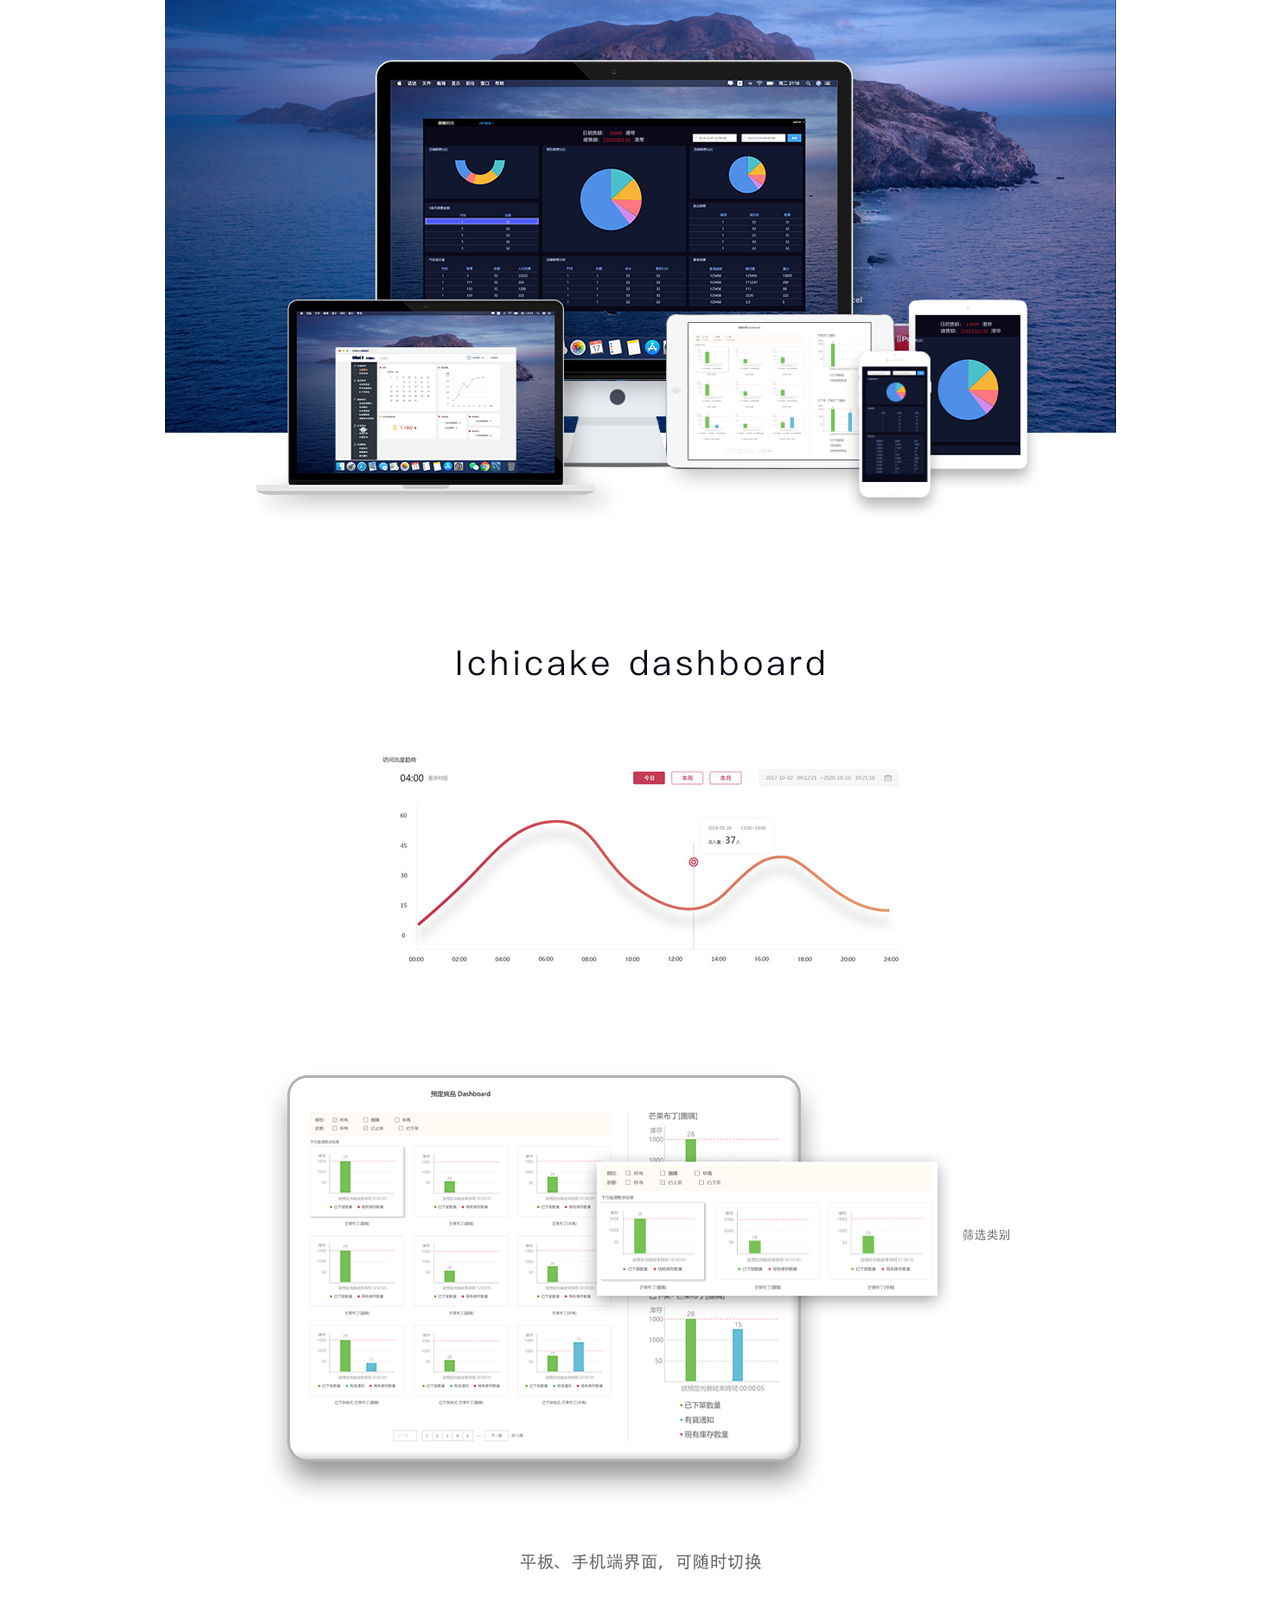
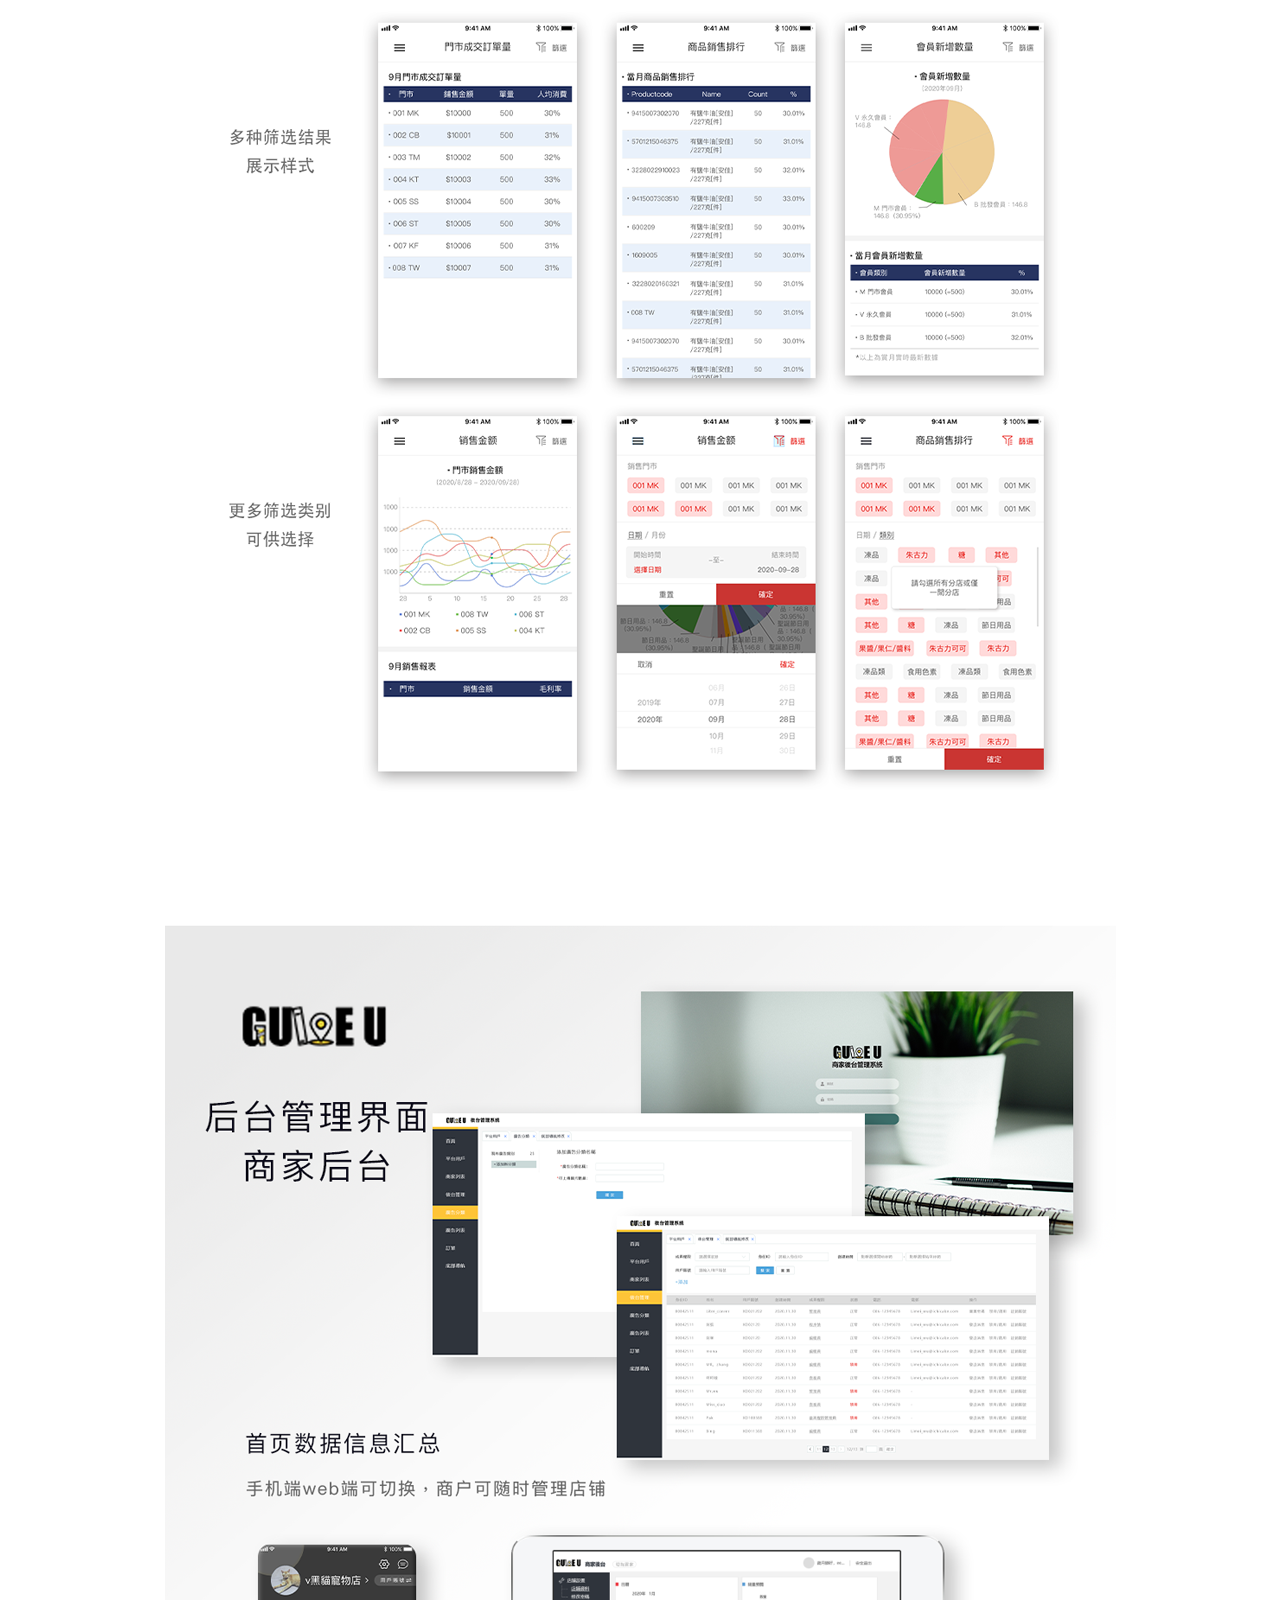
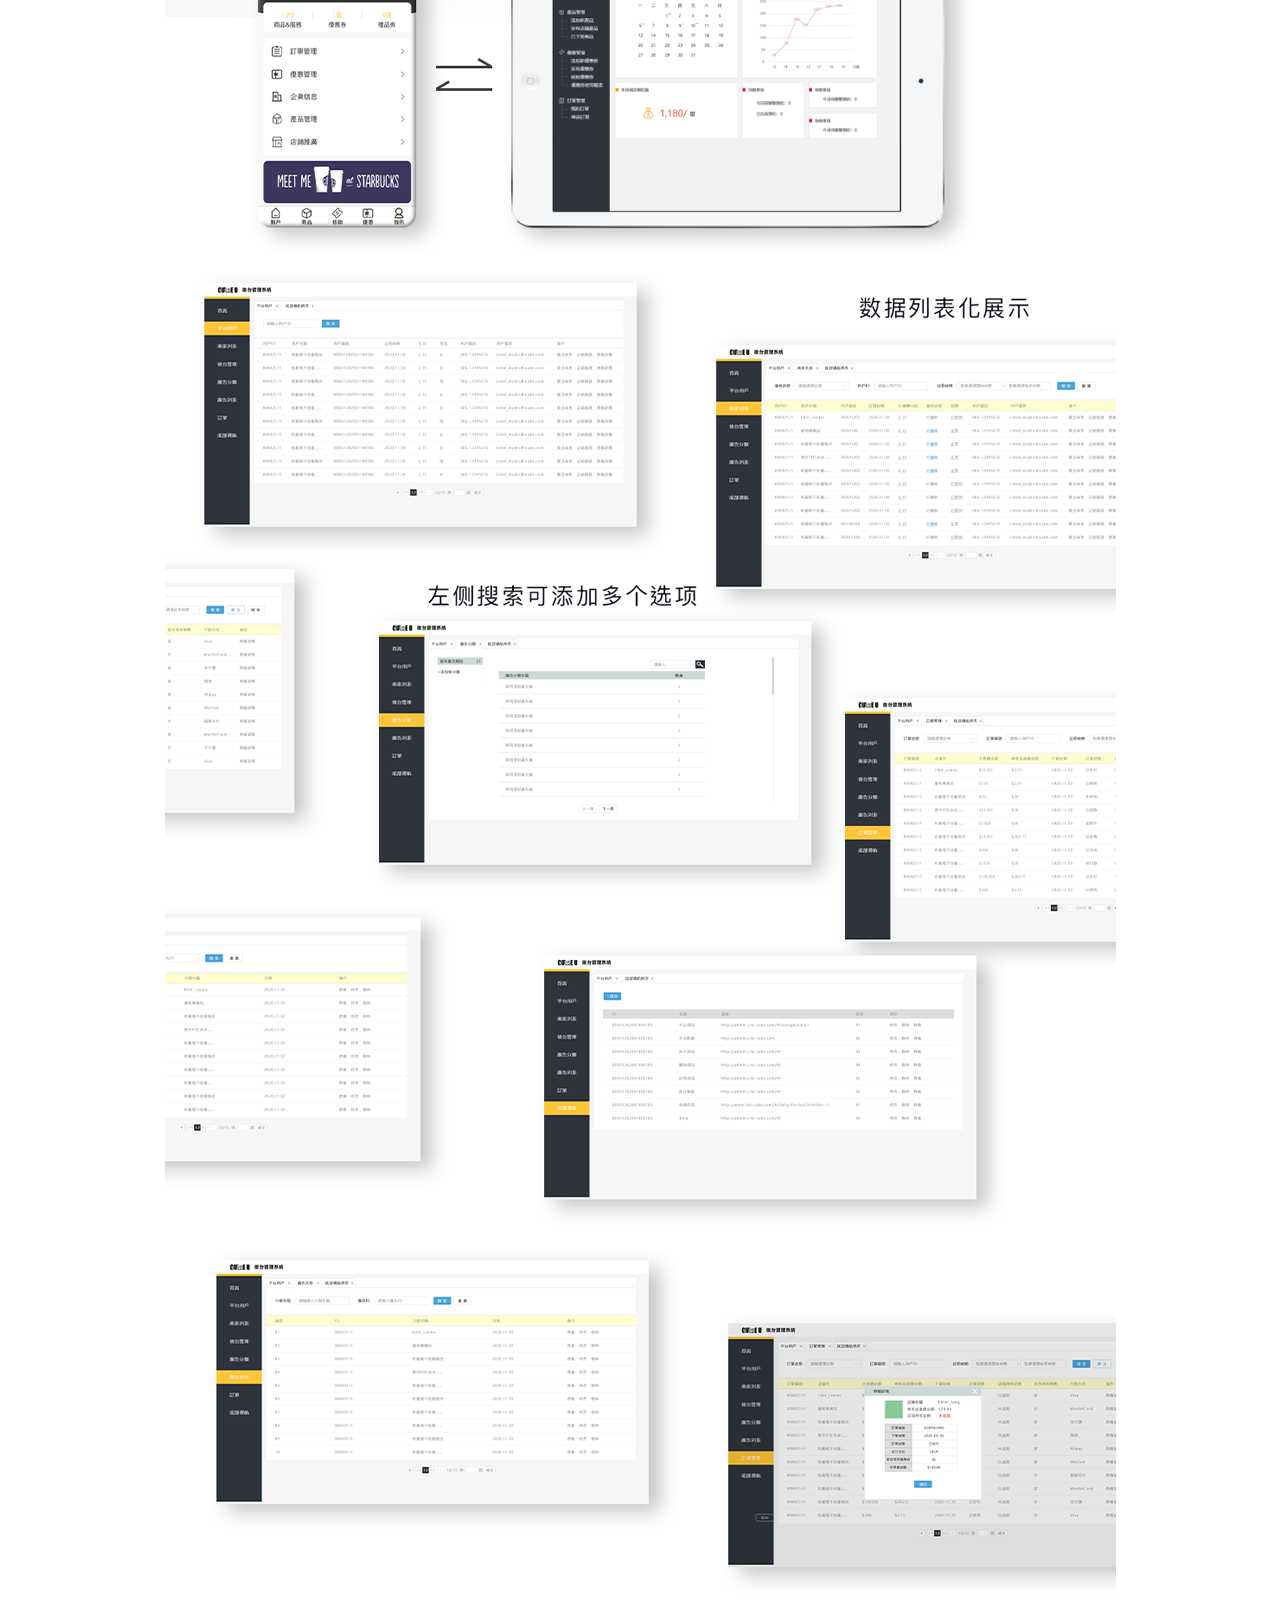
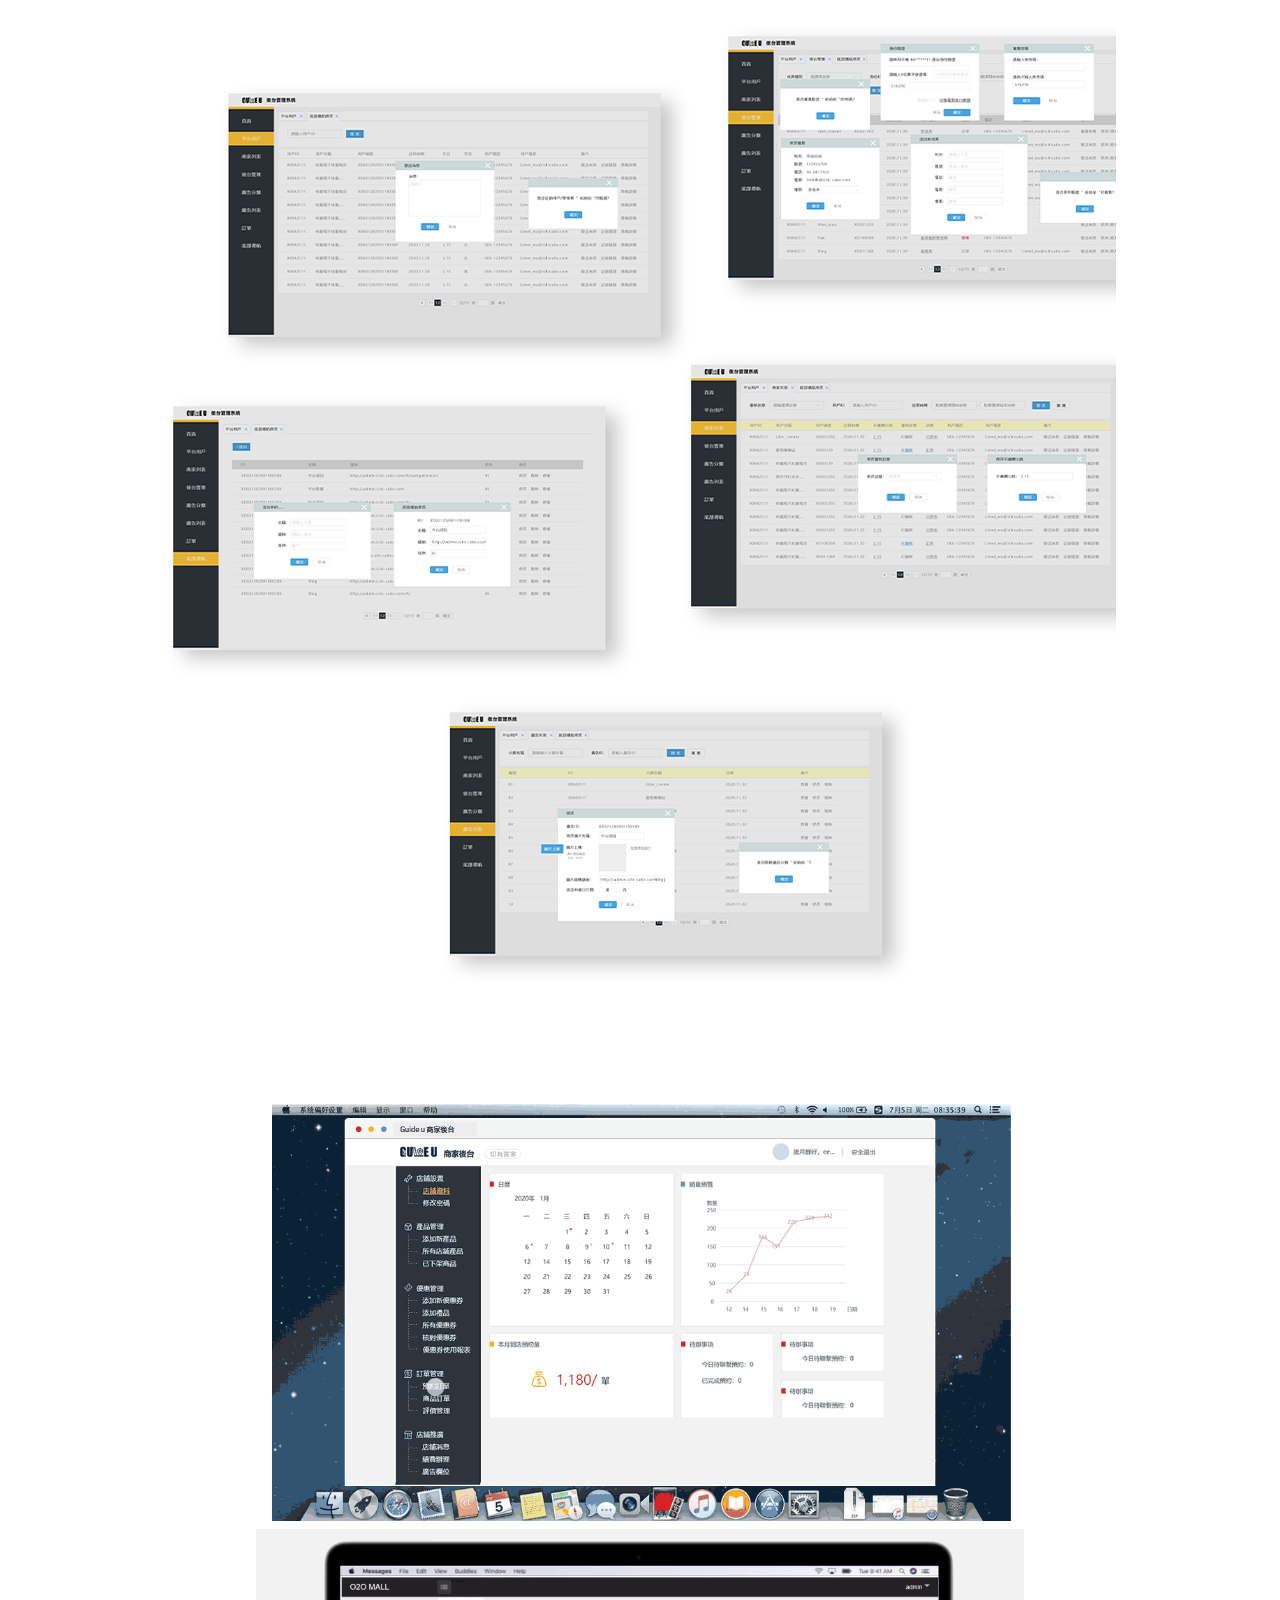
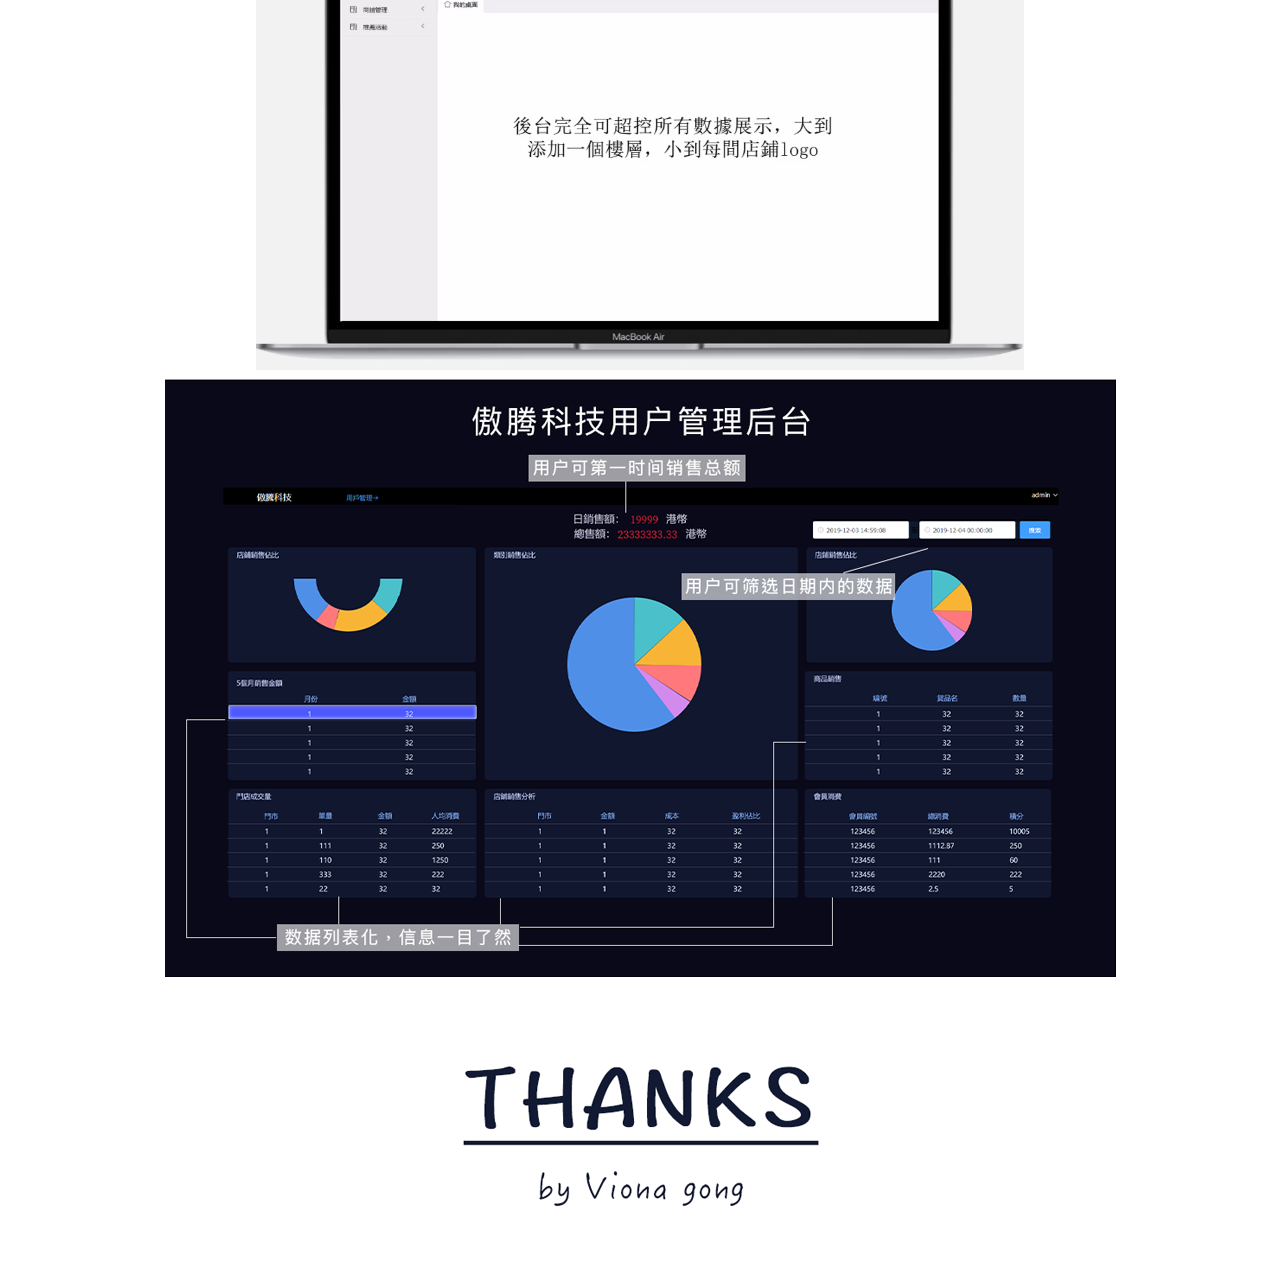
==== index.html @ 4eff5f01 "Update index.html" ====
<!DOCTYPE html>
<html lang="en">

<head>
  <meta charset="utf-8">
  <meta http-equiv=X-UA-Compatible content="IE=edge">
  <meta name=viewport content="width=device-width,initial-scale=1">
  <link rel="stylesheet" href="css/style.css">
  <title>后台数据</title>
 
  
  </head>

<body>
    
    <div class="img">
        <img src="img/01_01.png">
    </div>
    <div class="img">
        <img id="Ichicake" src="img/01_02.png">
    </div>
    <div class="img">
        <img src="img/01_03.png">
    </div>
    <div class="img">
        <img id="Guide u" src="img/01_04.png">
    </div>
    <div class="img">
        <img src="img/01_05.png">
    </div>
    <div class="img">
        <img src="img/01_06.png">
    </div>
    <div class="img">
        <img src="img/5_guide_U推廣平台01.gif" width="60%">
    </div>
    <div class="img">
        <video src="video/6_O2O商城導航系統02.mp4" autoplay="autoplay" loop="loop" muted="muted" width="60%">
        </video>
    </div>  
    <div class="img">
        <img id="O2O mall" src="img/01_08.png">
      </div>
    <div class="img">
        <img src="img/01_09.png">
    </div>
      
 </body>
</html>
---- css/style.css ----
/* reset */
*{
    padding: 0;
    margin: 0;
    box-sizing: border-box;
  }

/* main styling */
html body{
    font-family: 'Segoe UI', sans-serif, Microsoft-YaHei;
    line-height: 1.7em;
  }

a{
    color: #333;
    text-decoration: none;
  }
h1,h2,h3{
    padding-bottom: 0 20px;
    text-decoration: none;
  }
p{
    margin:10px 0;
    max-width: 1100px;
    padding-bottom: 0 20px;
  }

/* utility classes */
.container{
    margin: 0;
    max-width: 1100px;
    padding: 0 20px;
  }

/* navbar */
  #navbar{
    box-shadow: 0 2px 7px 0 hsla(0,0%,44.7%,.59);
    background: #fff;
    overflow: auto;
  }
#navbar a{
    color: #333;
    text-decoration: none;
  }
#navbar h2{
    float: left;
    padding-top: 20px;
    text-decoration: none;
  }
#navbar ul{
    float: right;
    list-style: none;
  }
#navbar ul li{
    float: left;
  }
#navbar ul li a{
    display: block;
    padding: 20px;
    text-align: center;
    text-decoration: none;
  }

.img{
    text-align:center;
    margin: 0 auto;
    max-width: 100%;
    min-width: 320px; 
    width: auto;
    height: auto;
  }
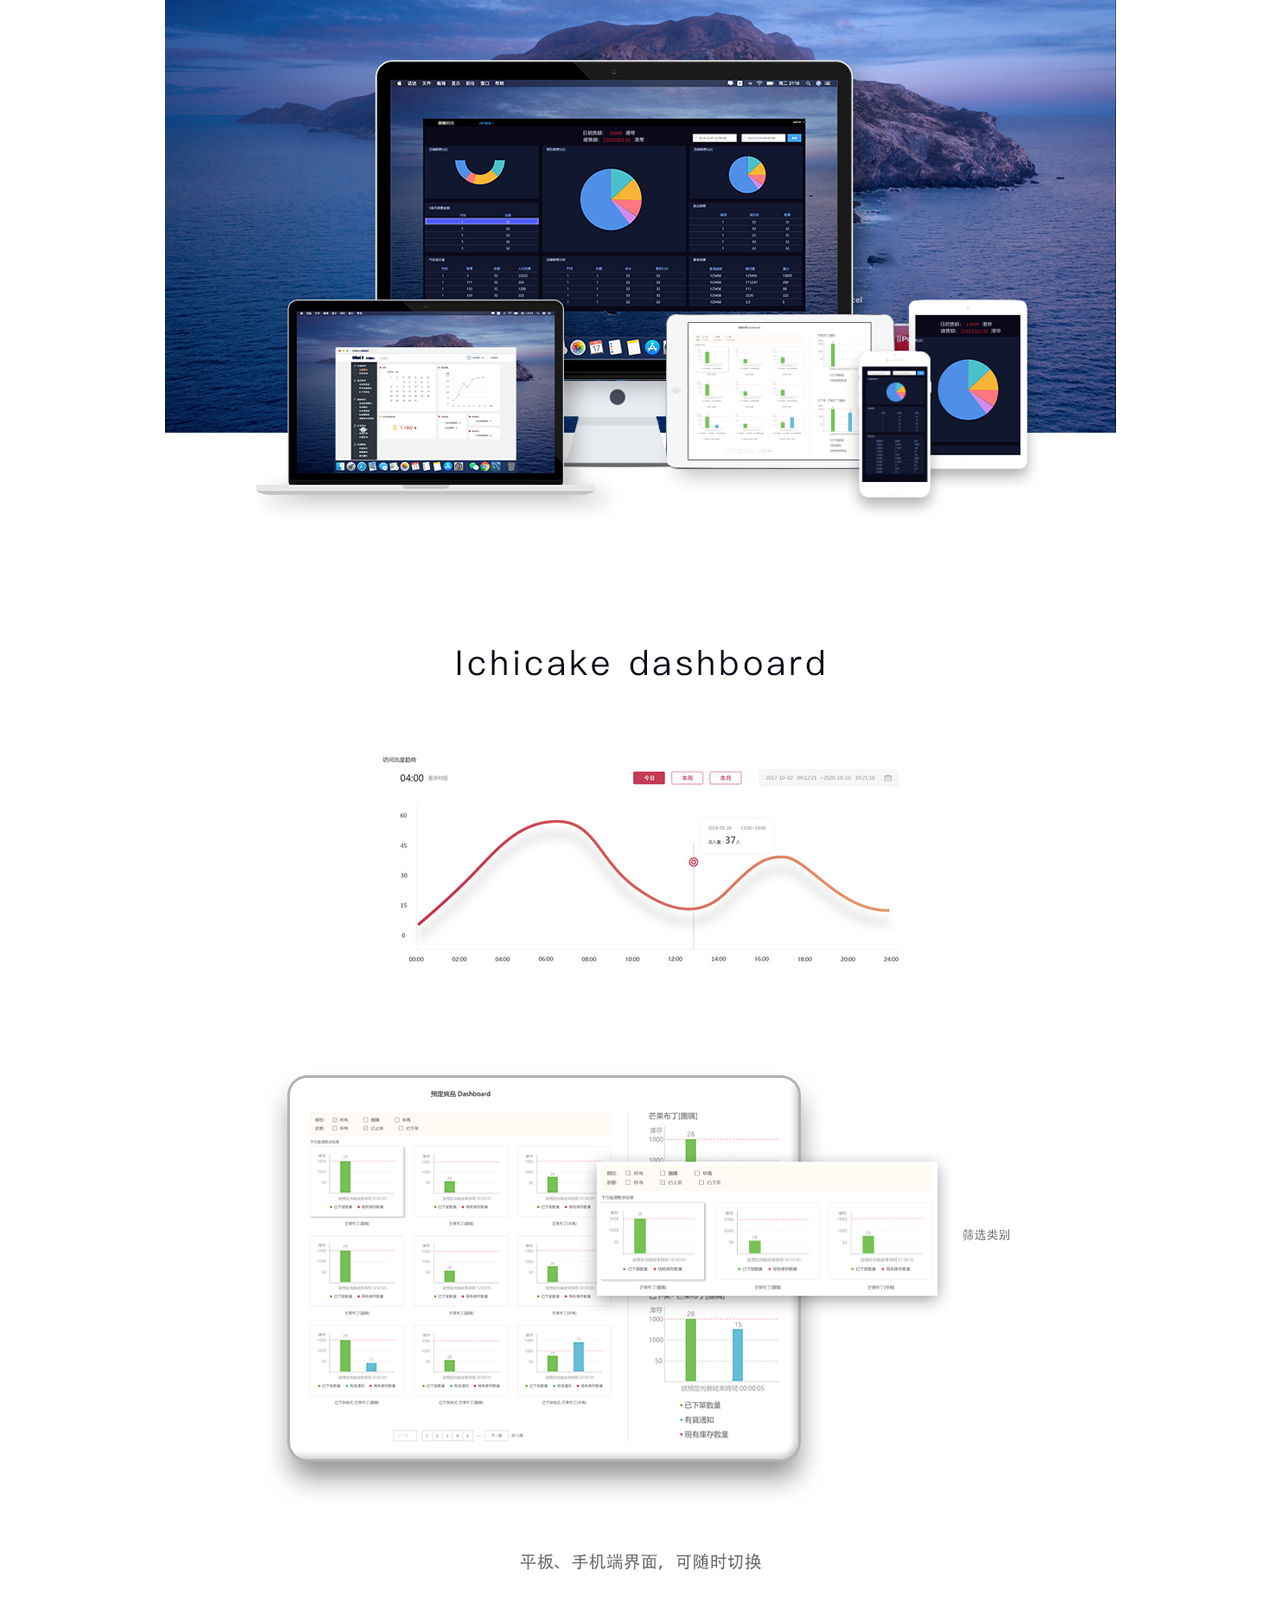
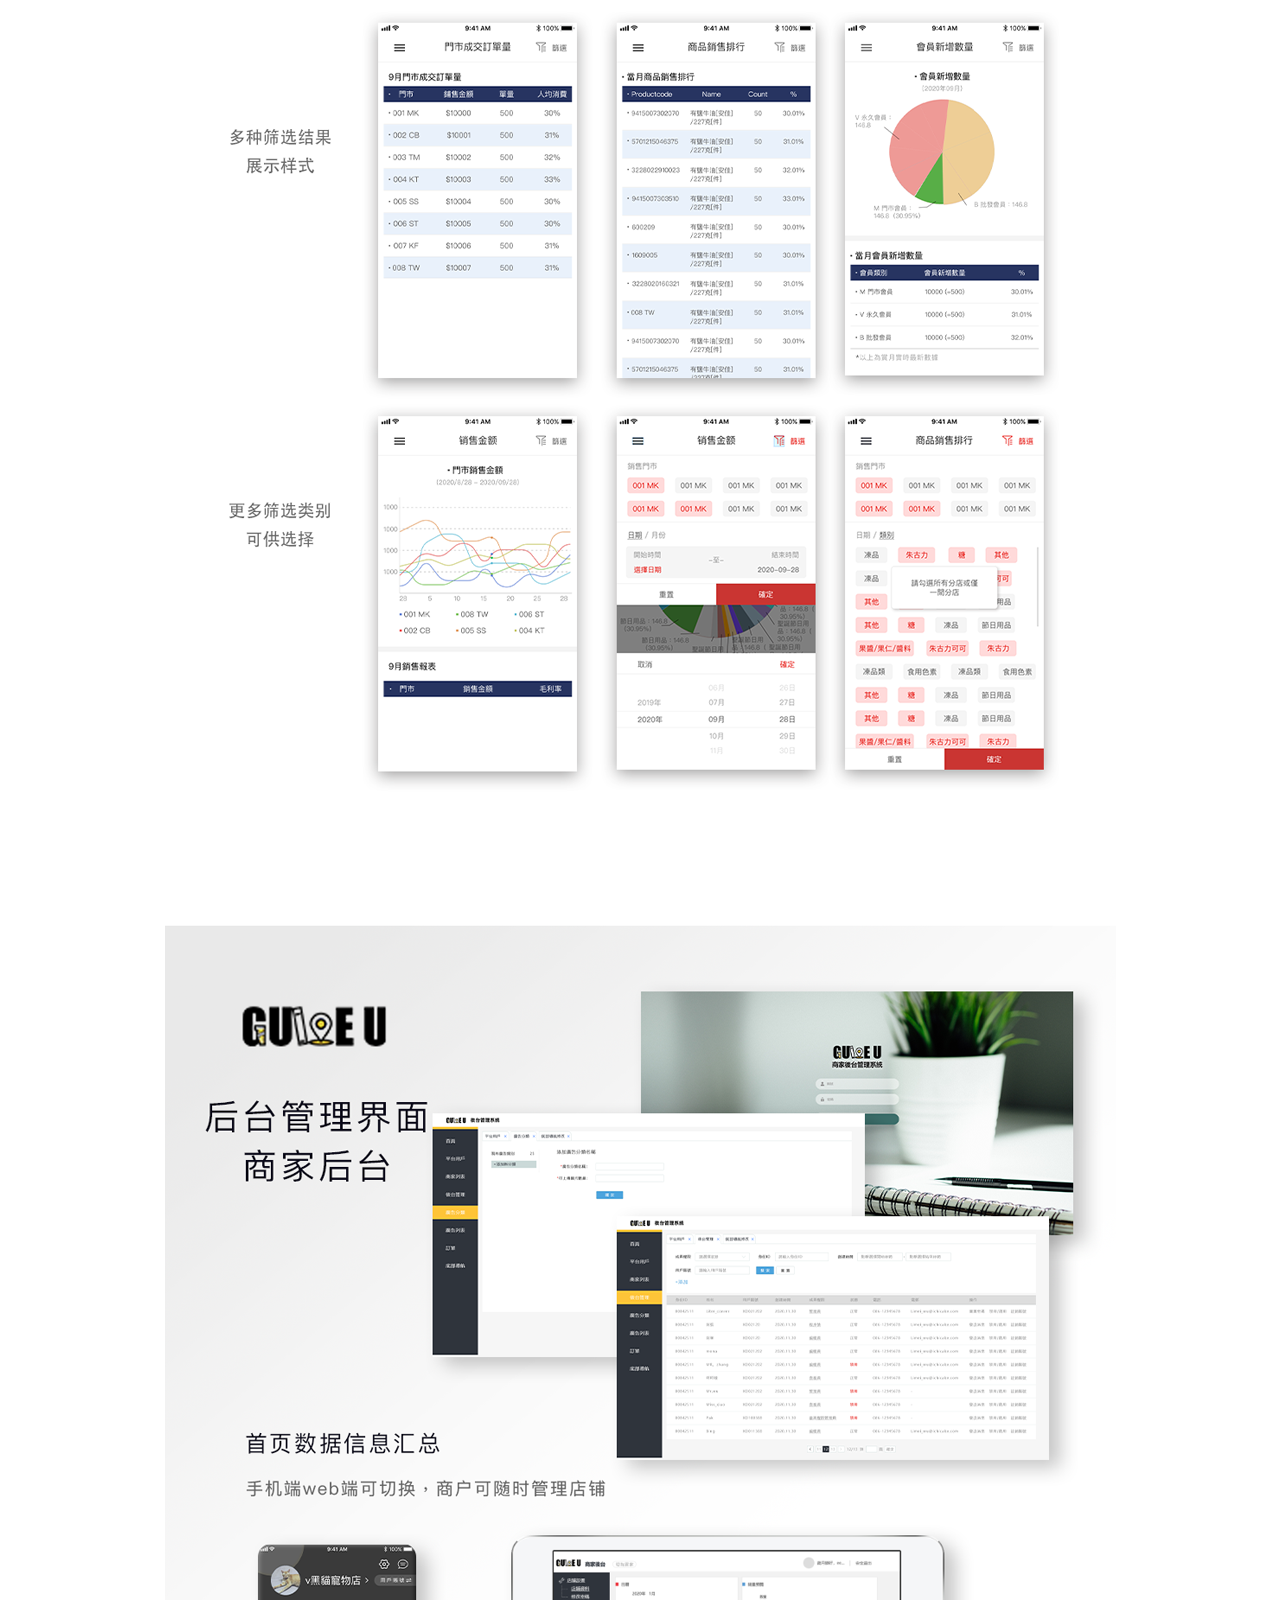
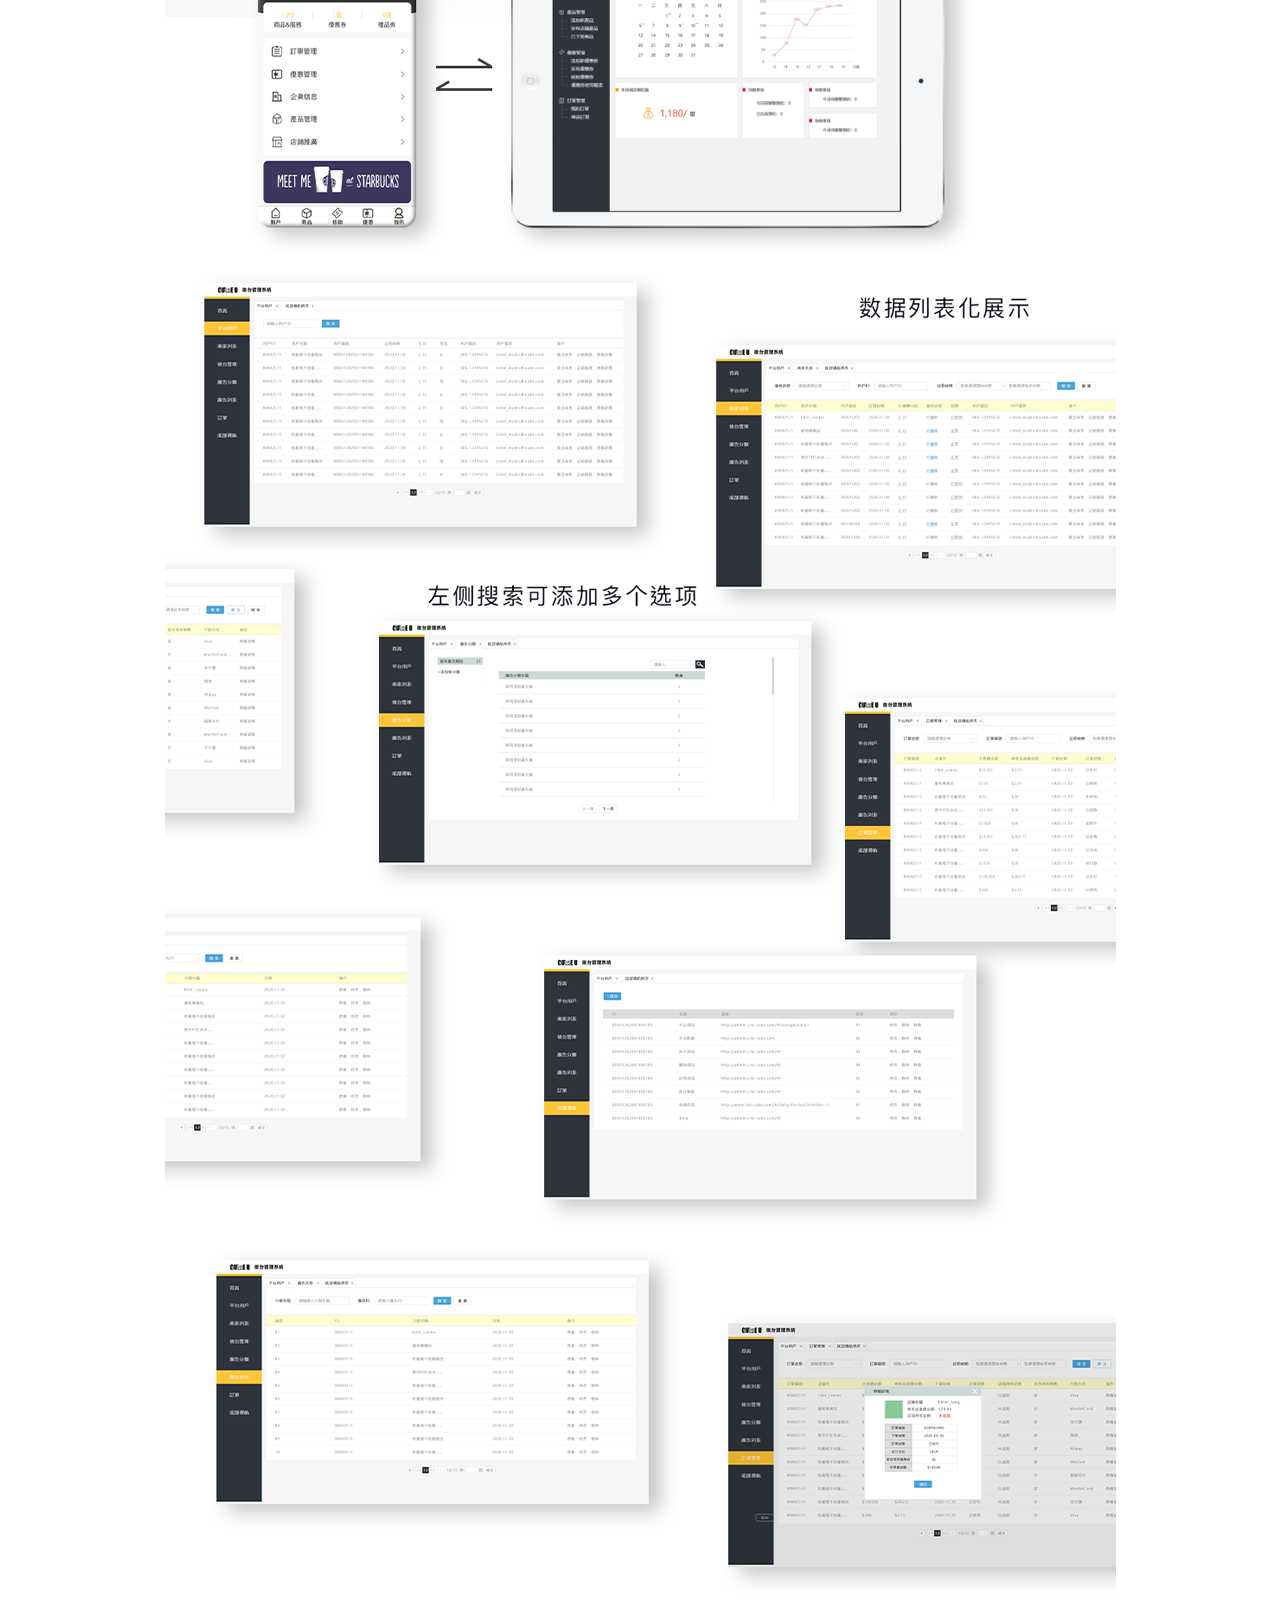
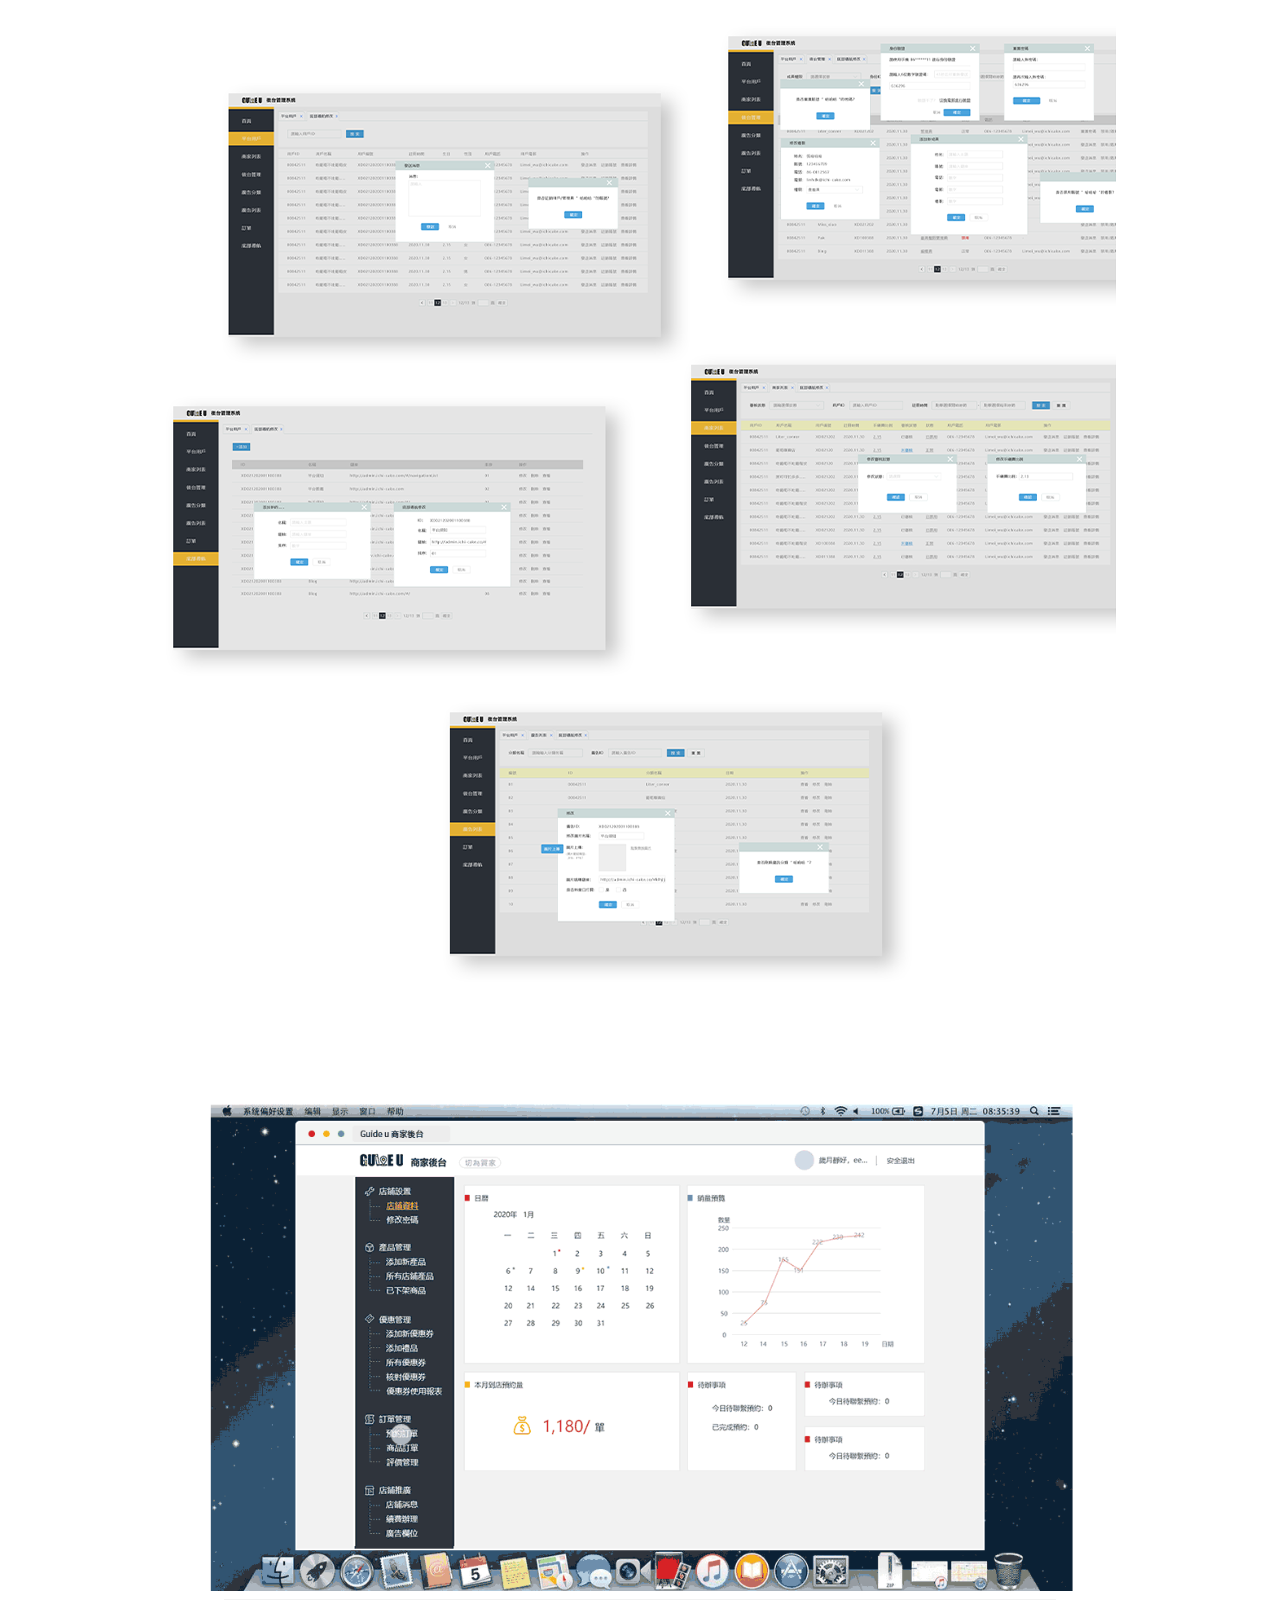
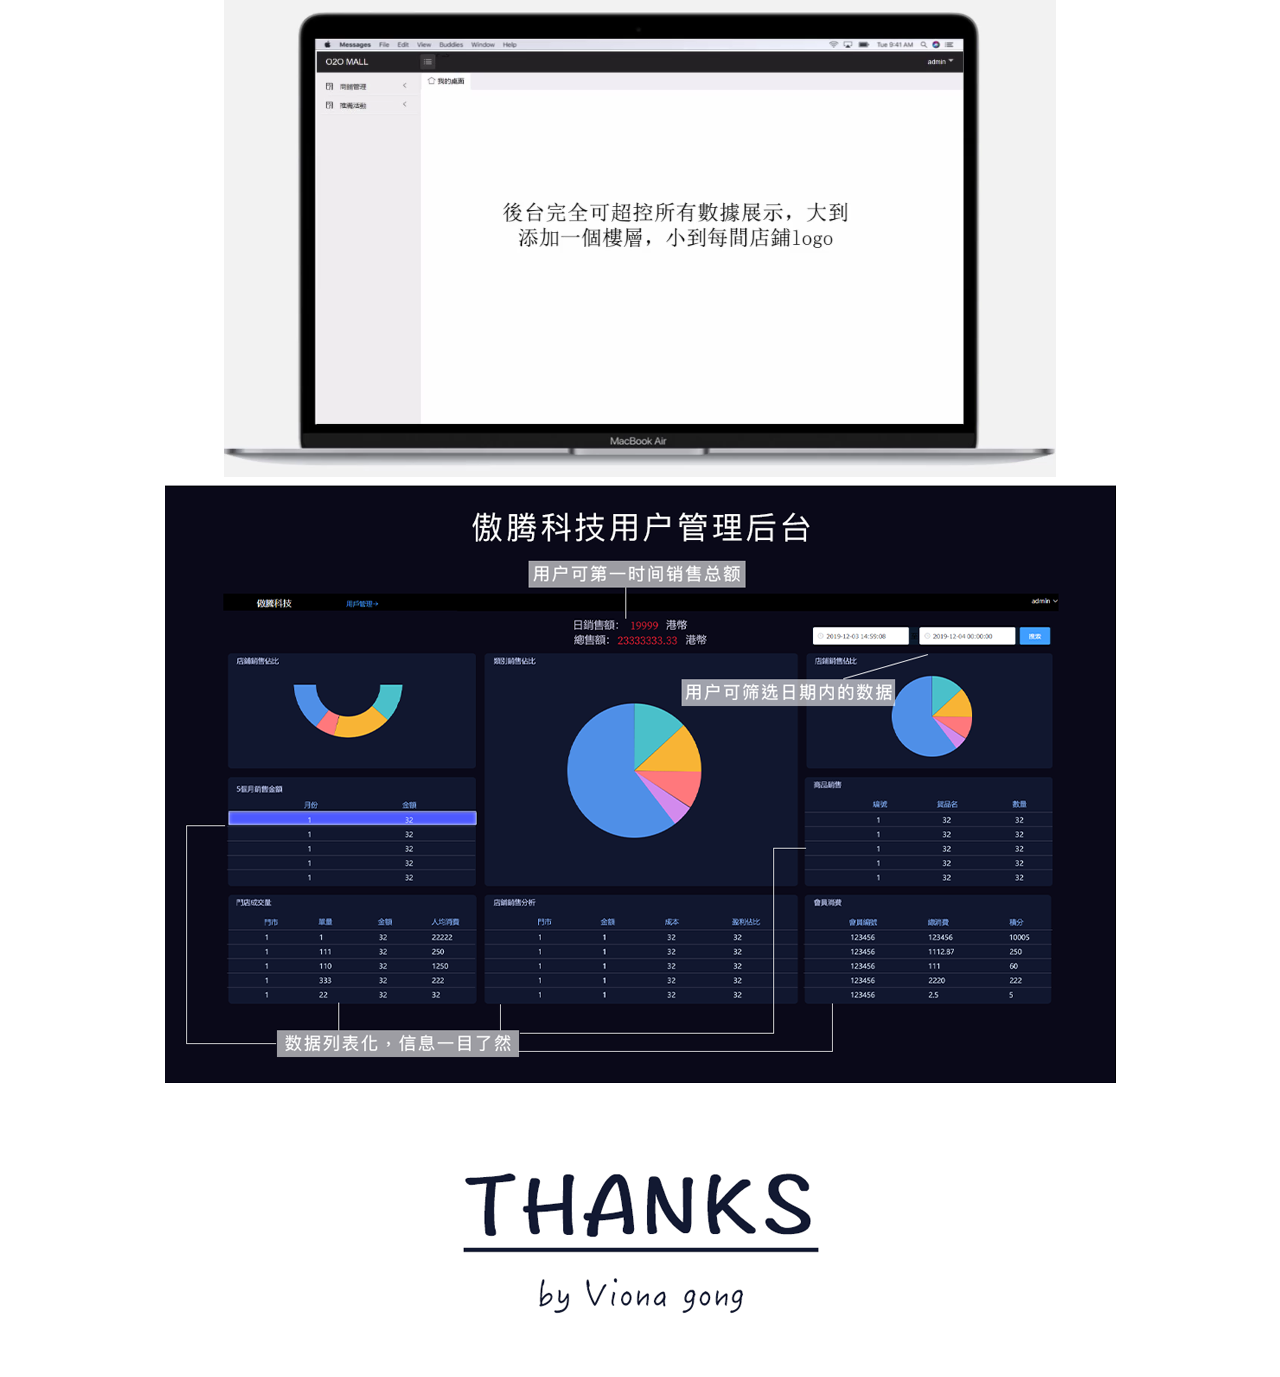
==== commit 36874e24: "Update index.html" ====
--- a/index.html
+++ b/index.html
@@ -32,10 +32,10 @@
         <img src="img/01_06.png">
     </div>
     <div class="img">
-        <img src="img/5_guide_U推廣平台01.gif" width="60%">
+        <img src="img/5_guide_U推廣平台01.gif" width="70%">
     </div>
     <div class="img">
-        <video src="video/6_O2O商城導航系統02.mp4" autoplay="autoplay" loop="loop" muted="muted" width="60%">
+        <video src="video/6_O2O商城導航系統02.mp4" autoplay="autoplay" loop="loop" muted="muted" width="65%">
         </video>
     </div>  
     <div class="img">
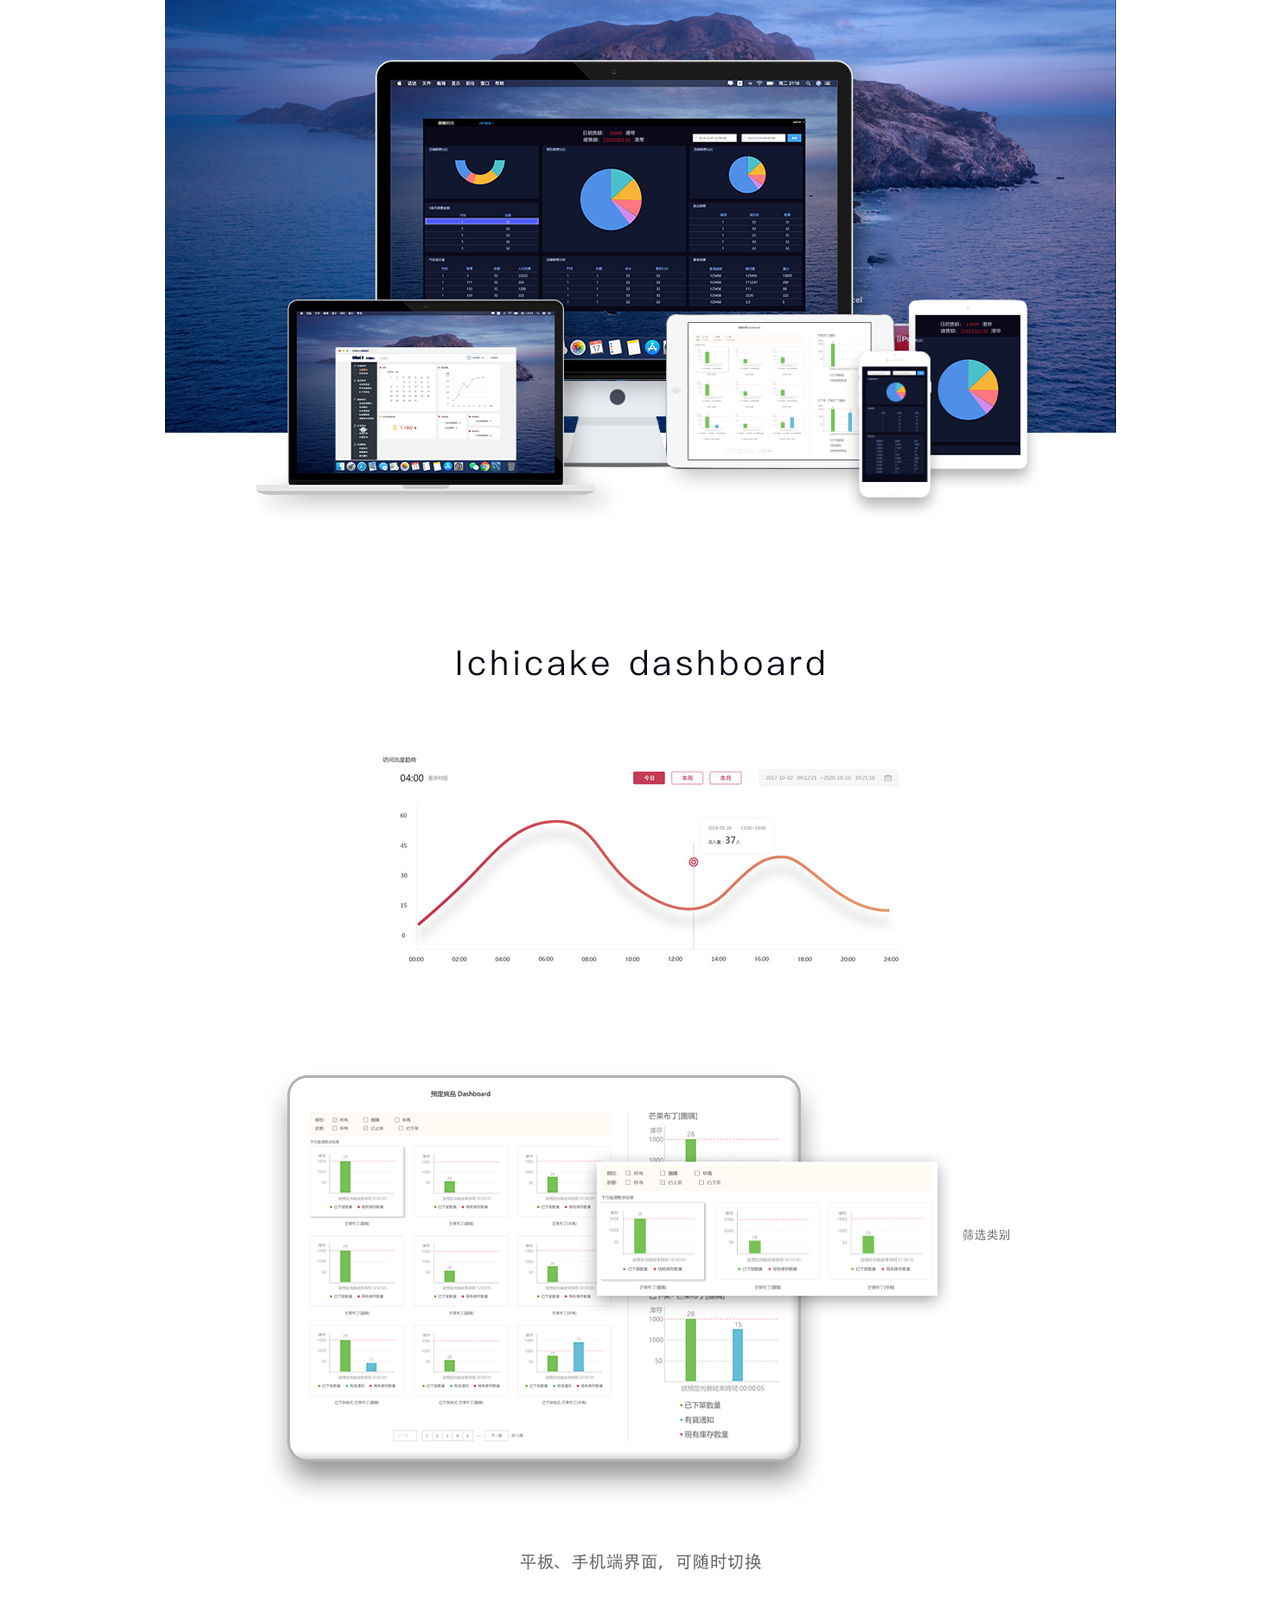
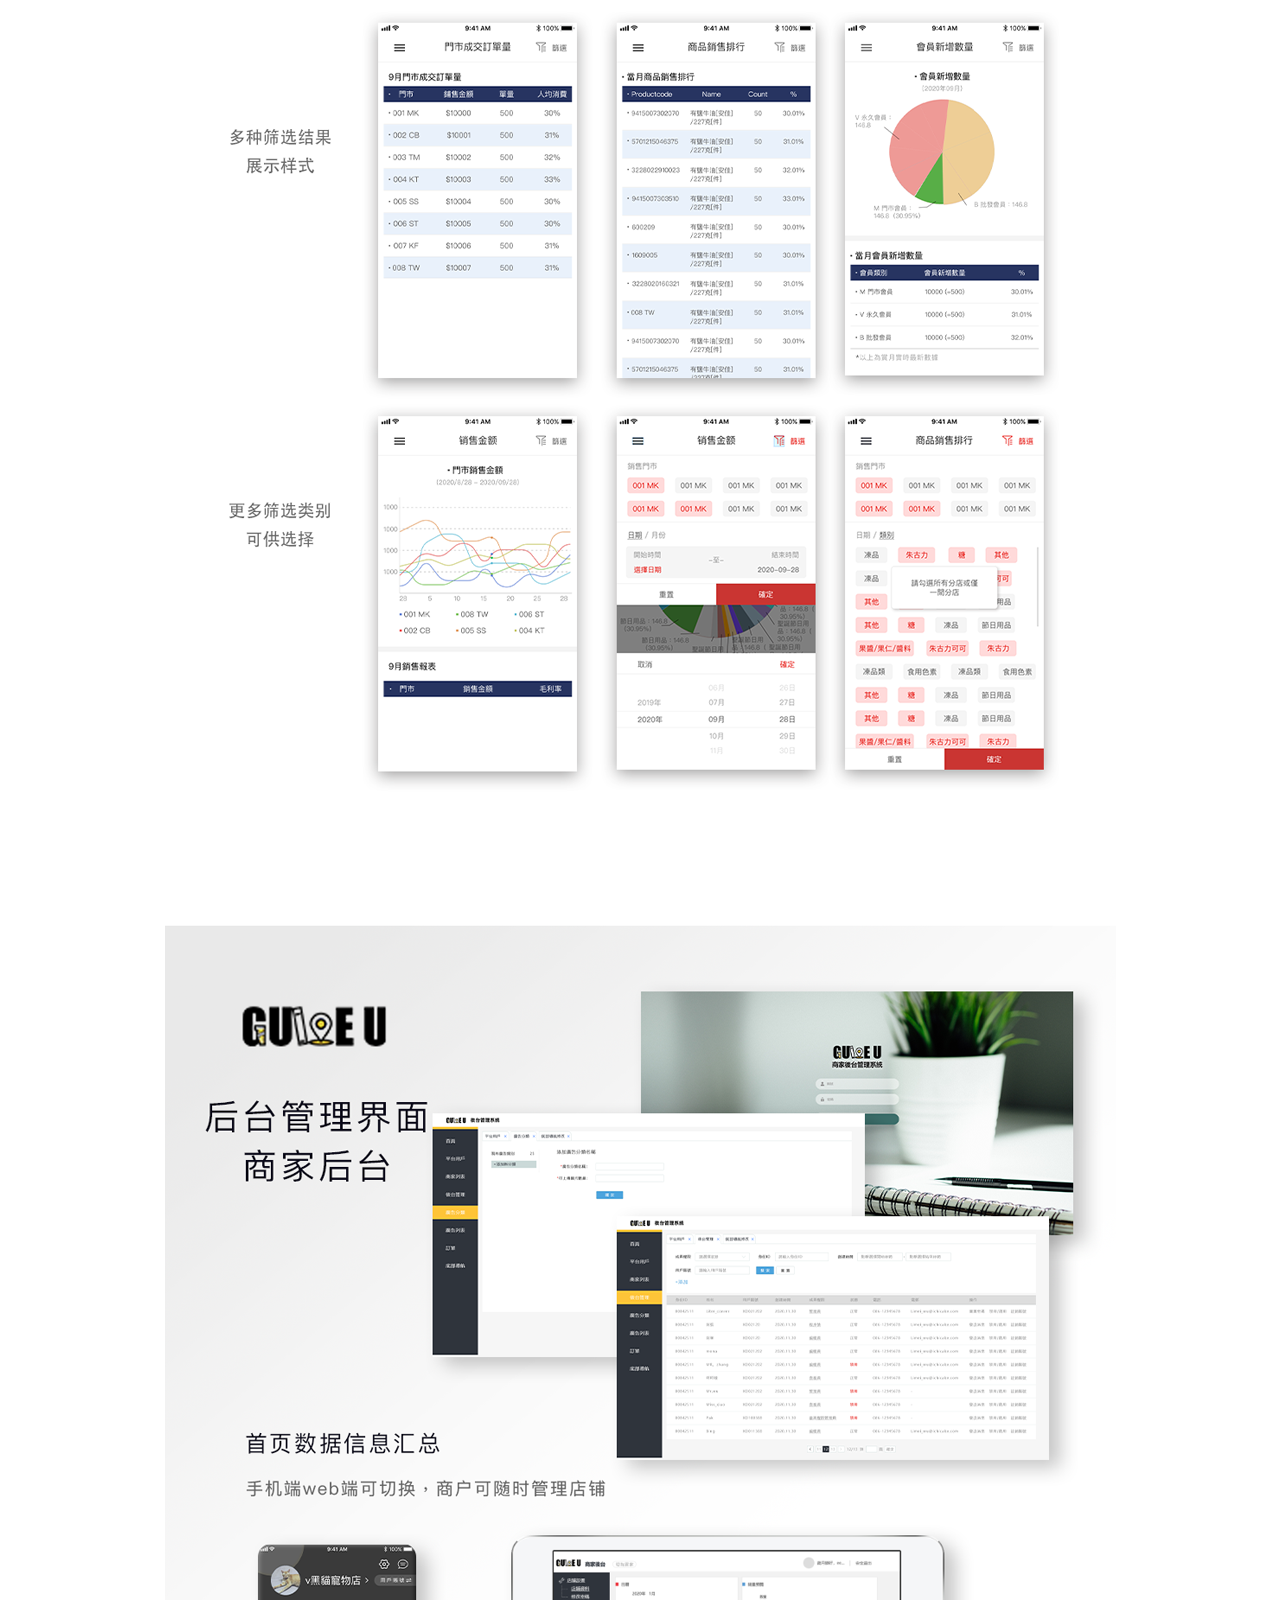
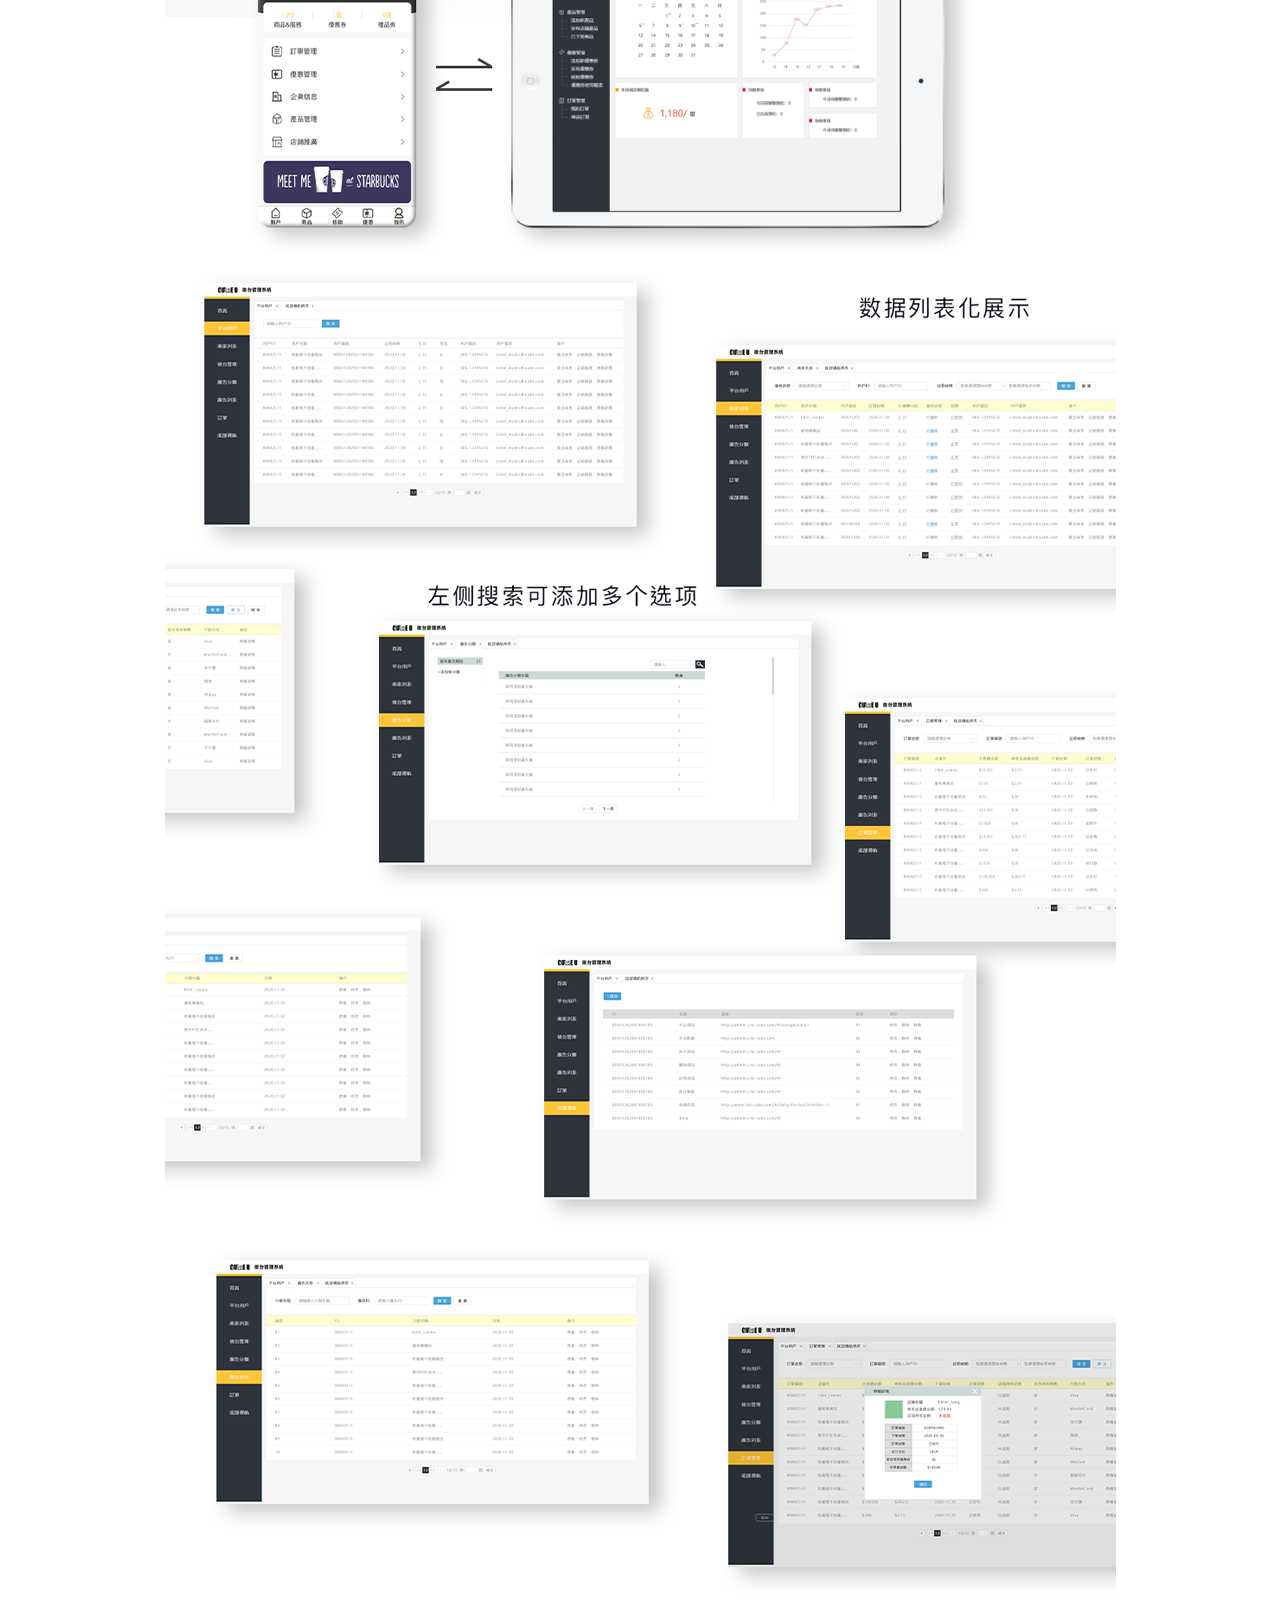
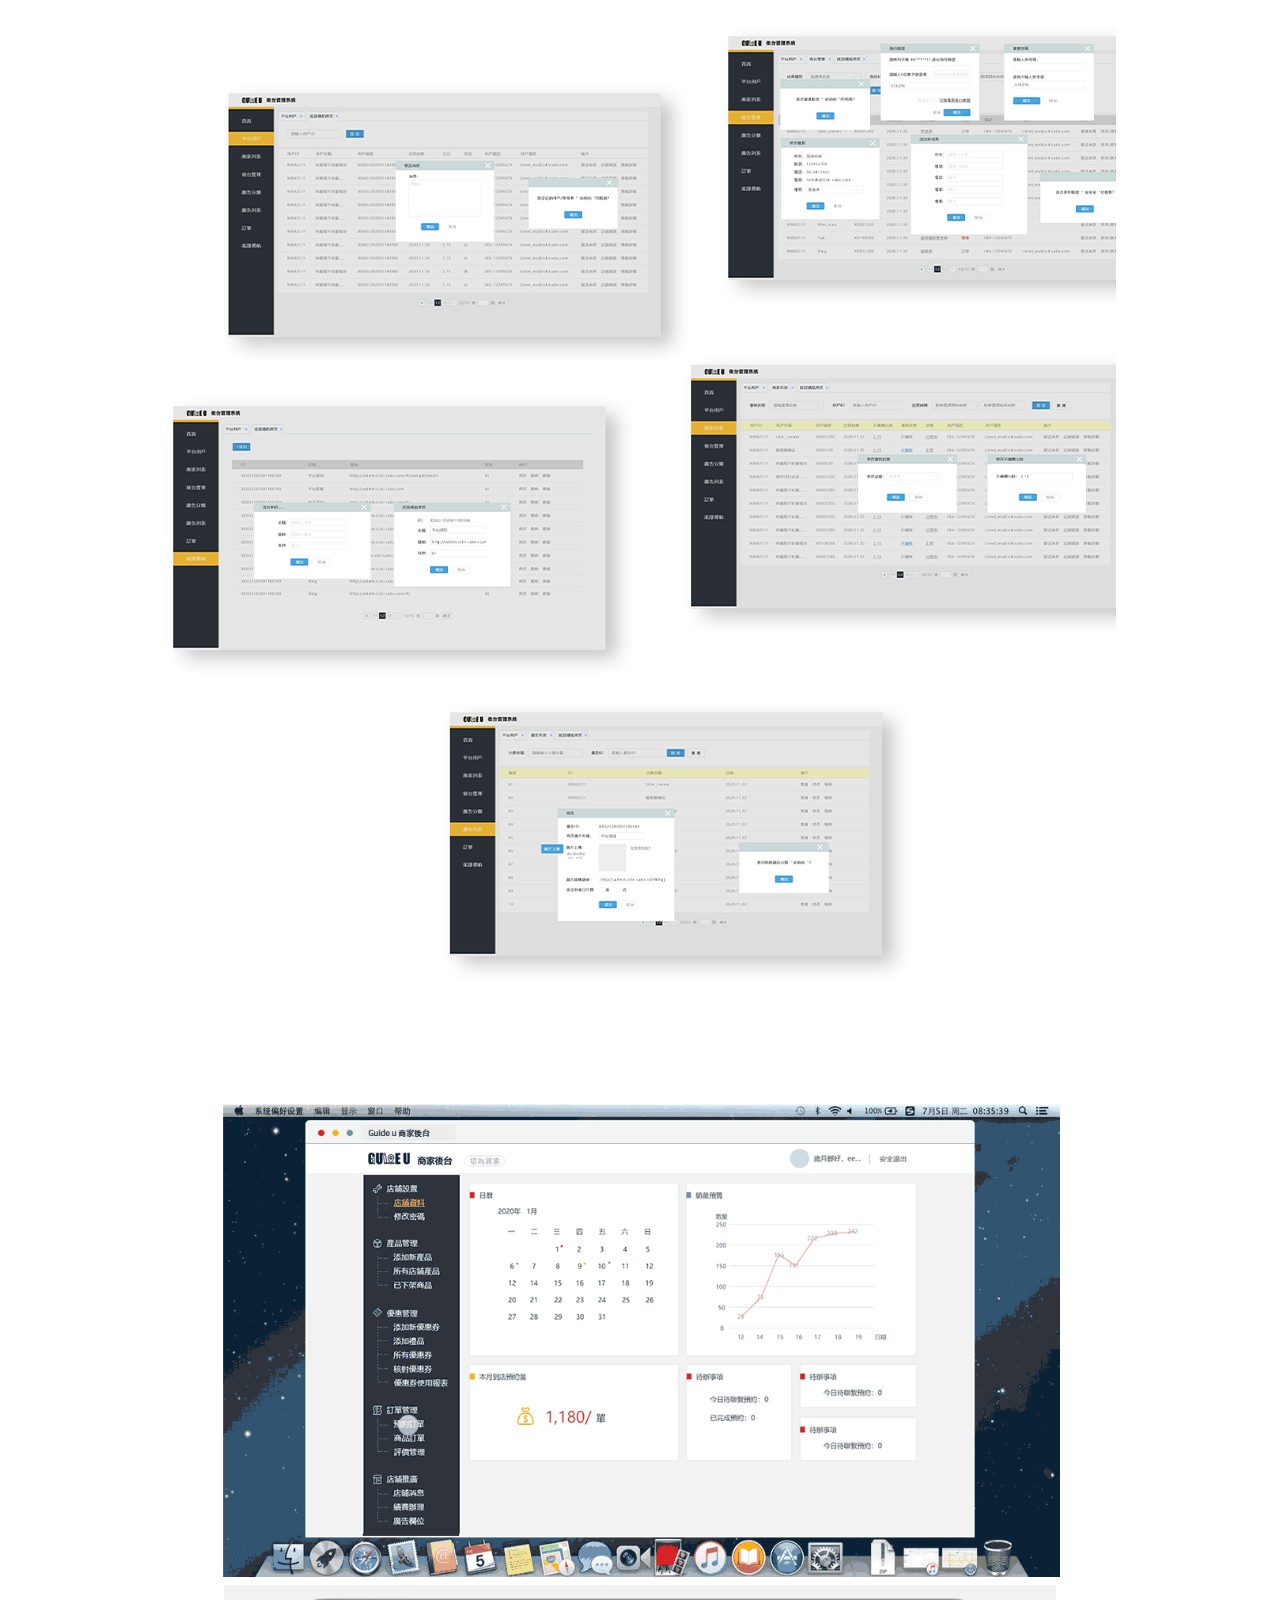
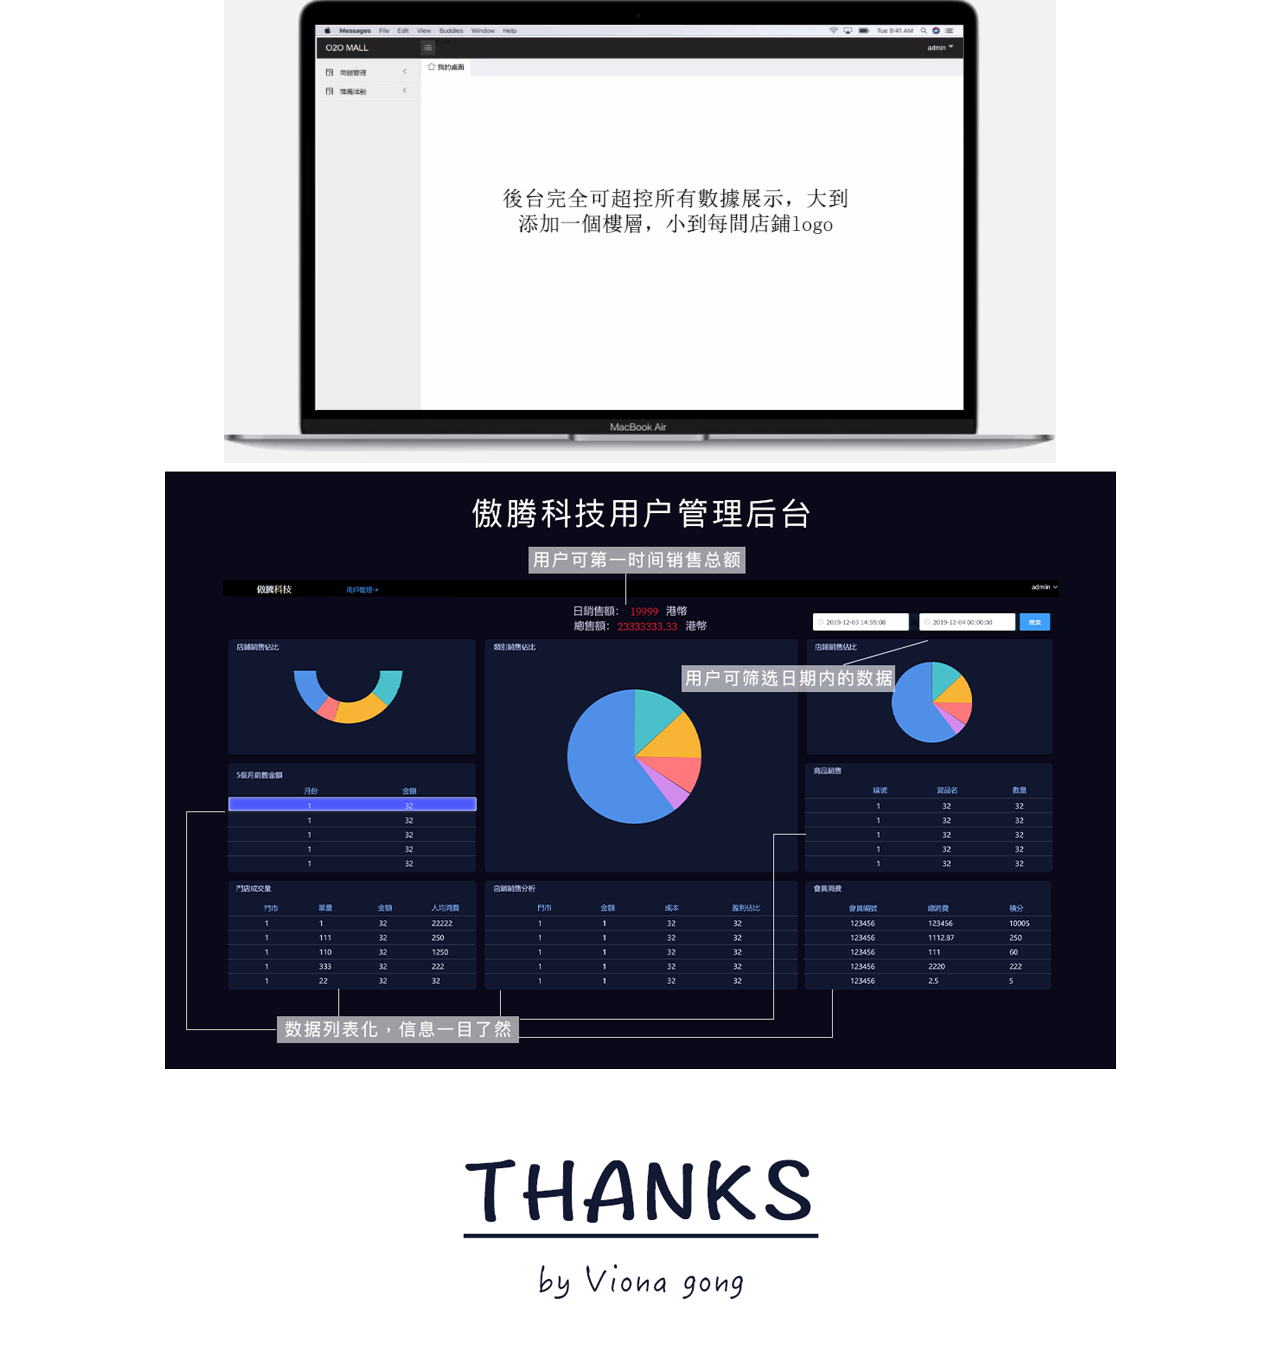
==== commit 4f8b6f17: "Update index.html" ====
--- a/index.html
+++ b/index.html
@@ -32,7 +32,7 @@
         <img src="img/01_06.png">
     </div>
     <div class="img">
-        <img src="img/5_guide_U推廣平台01.gif" width="70%">
+        <img src="img/5_guide_U推廣平台01.gif" width="68%">
     </div>
     <div class="img">
         <video src="video/6_O2O商城導航系統02.mp4" autoplay="autoplay" loop="loop" muted="muted" width="65%">
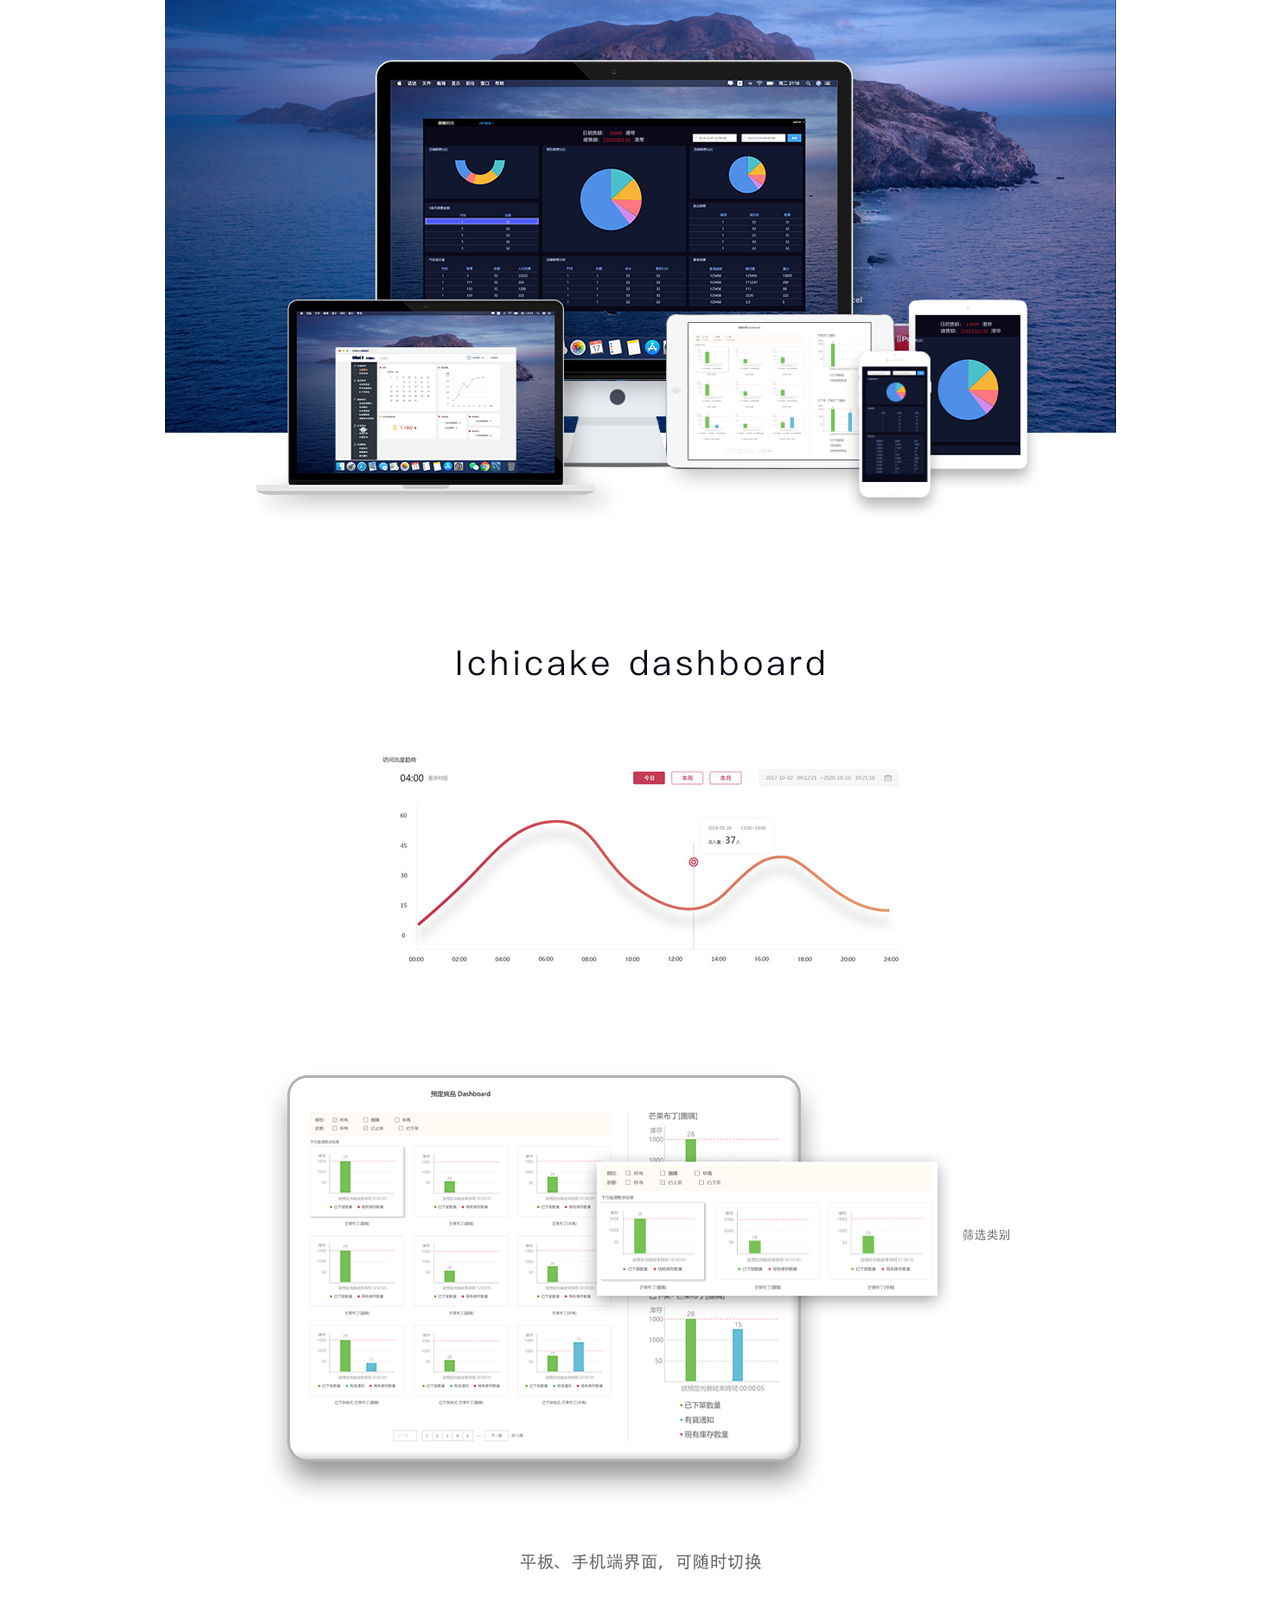
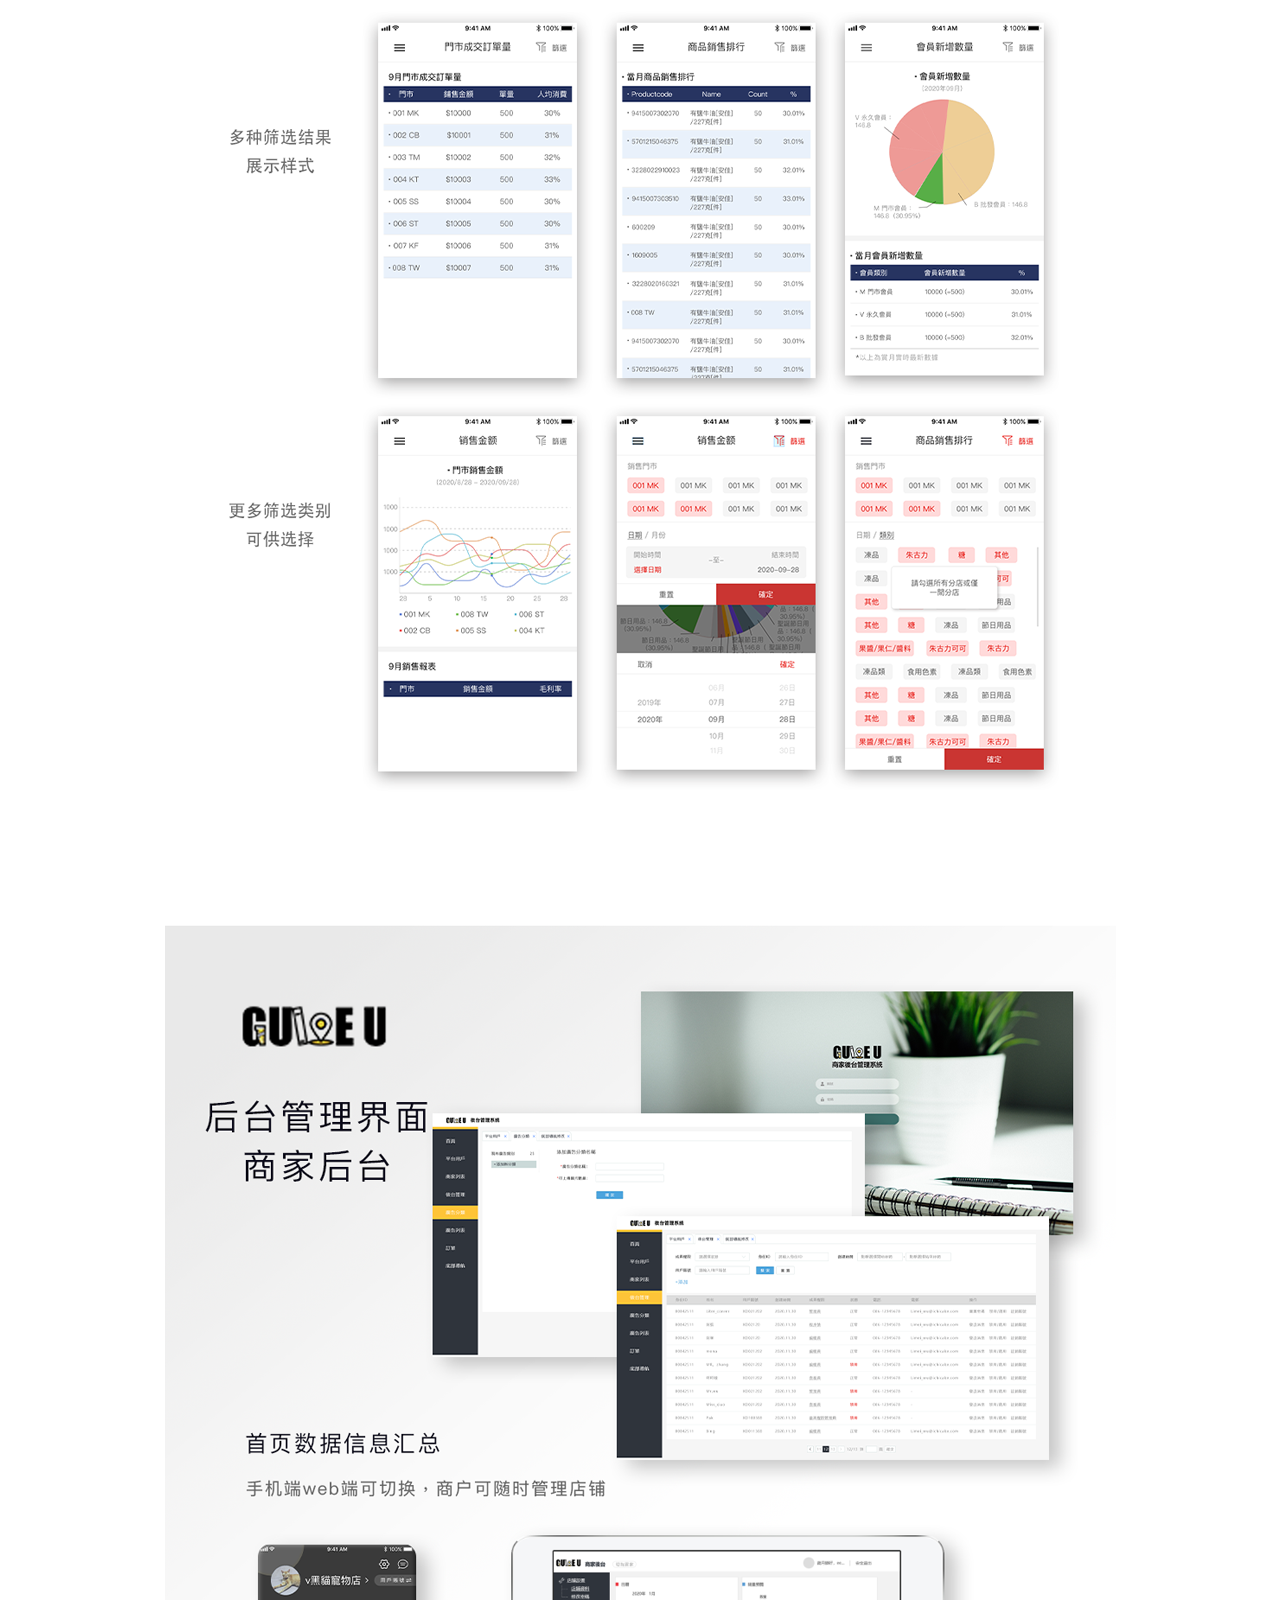
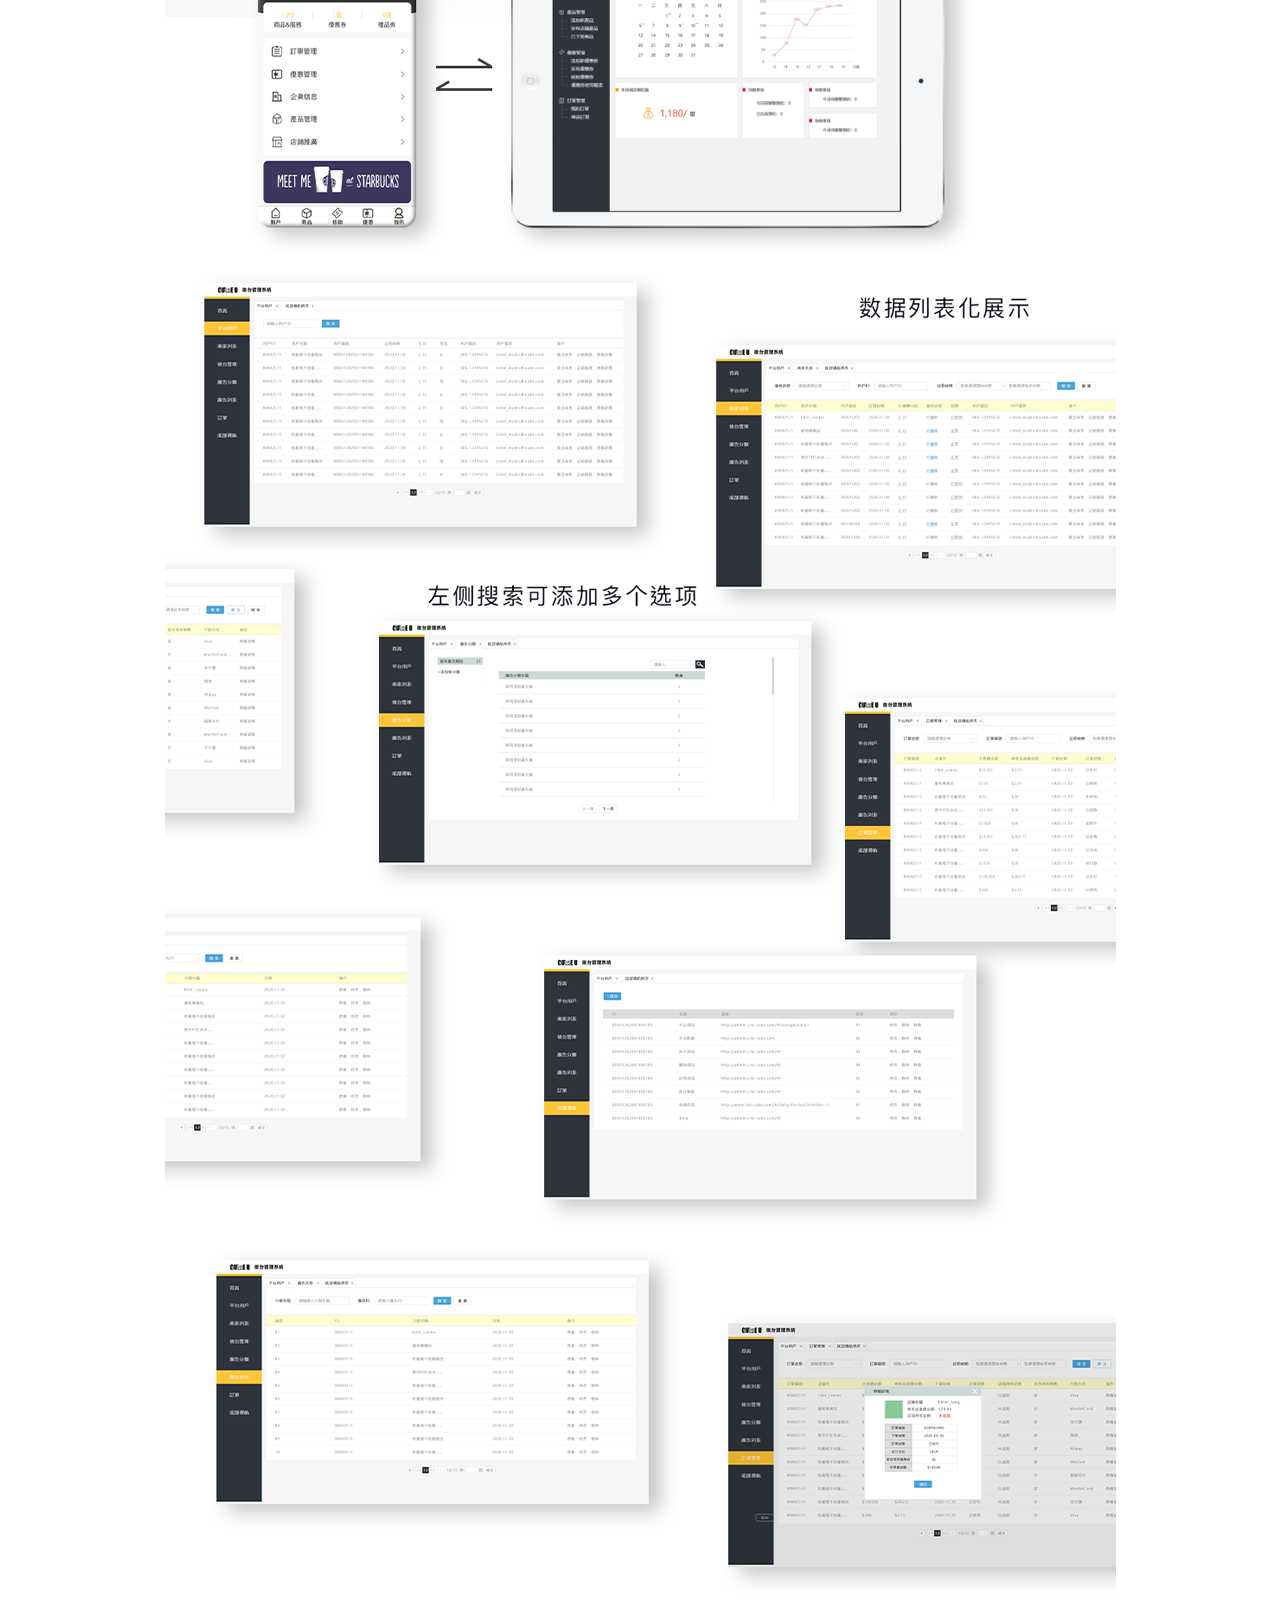
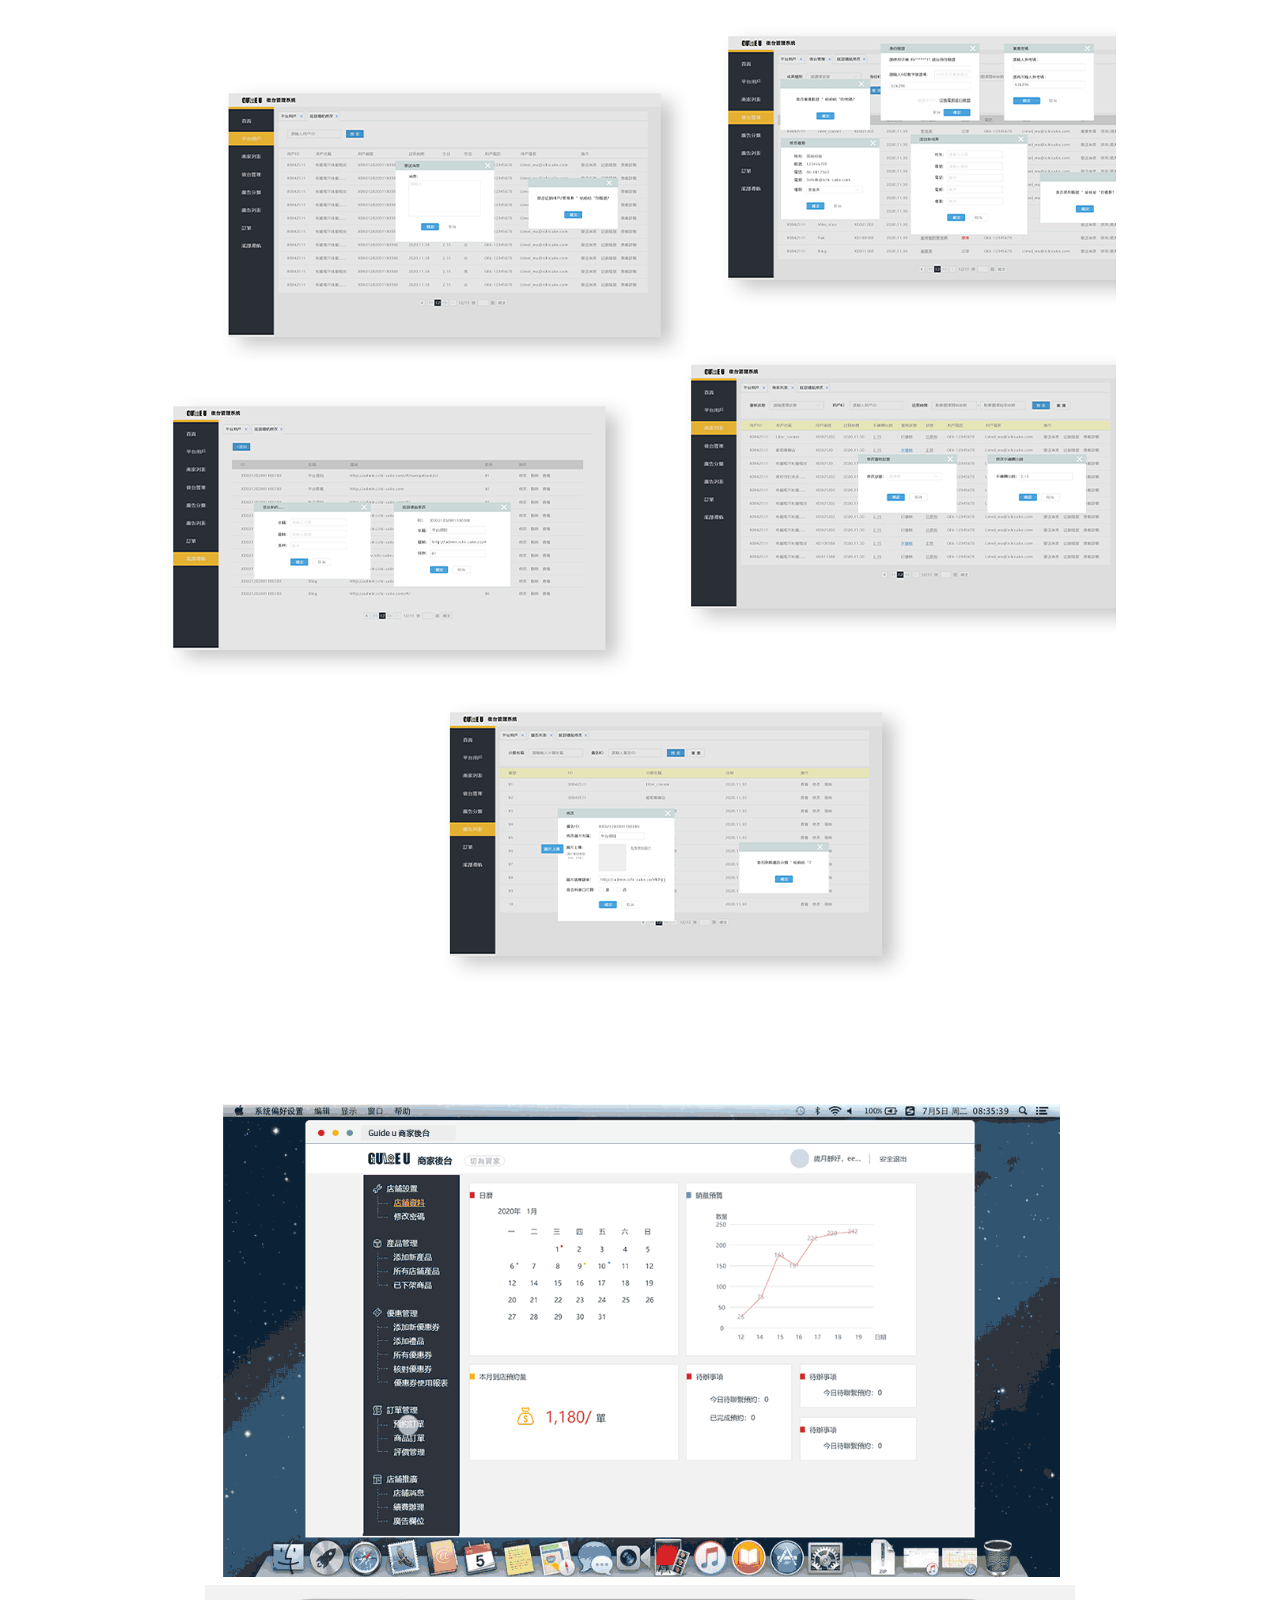
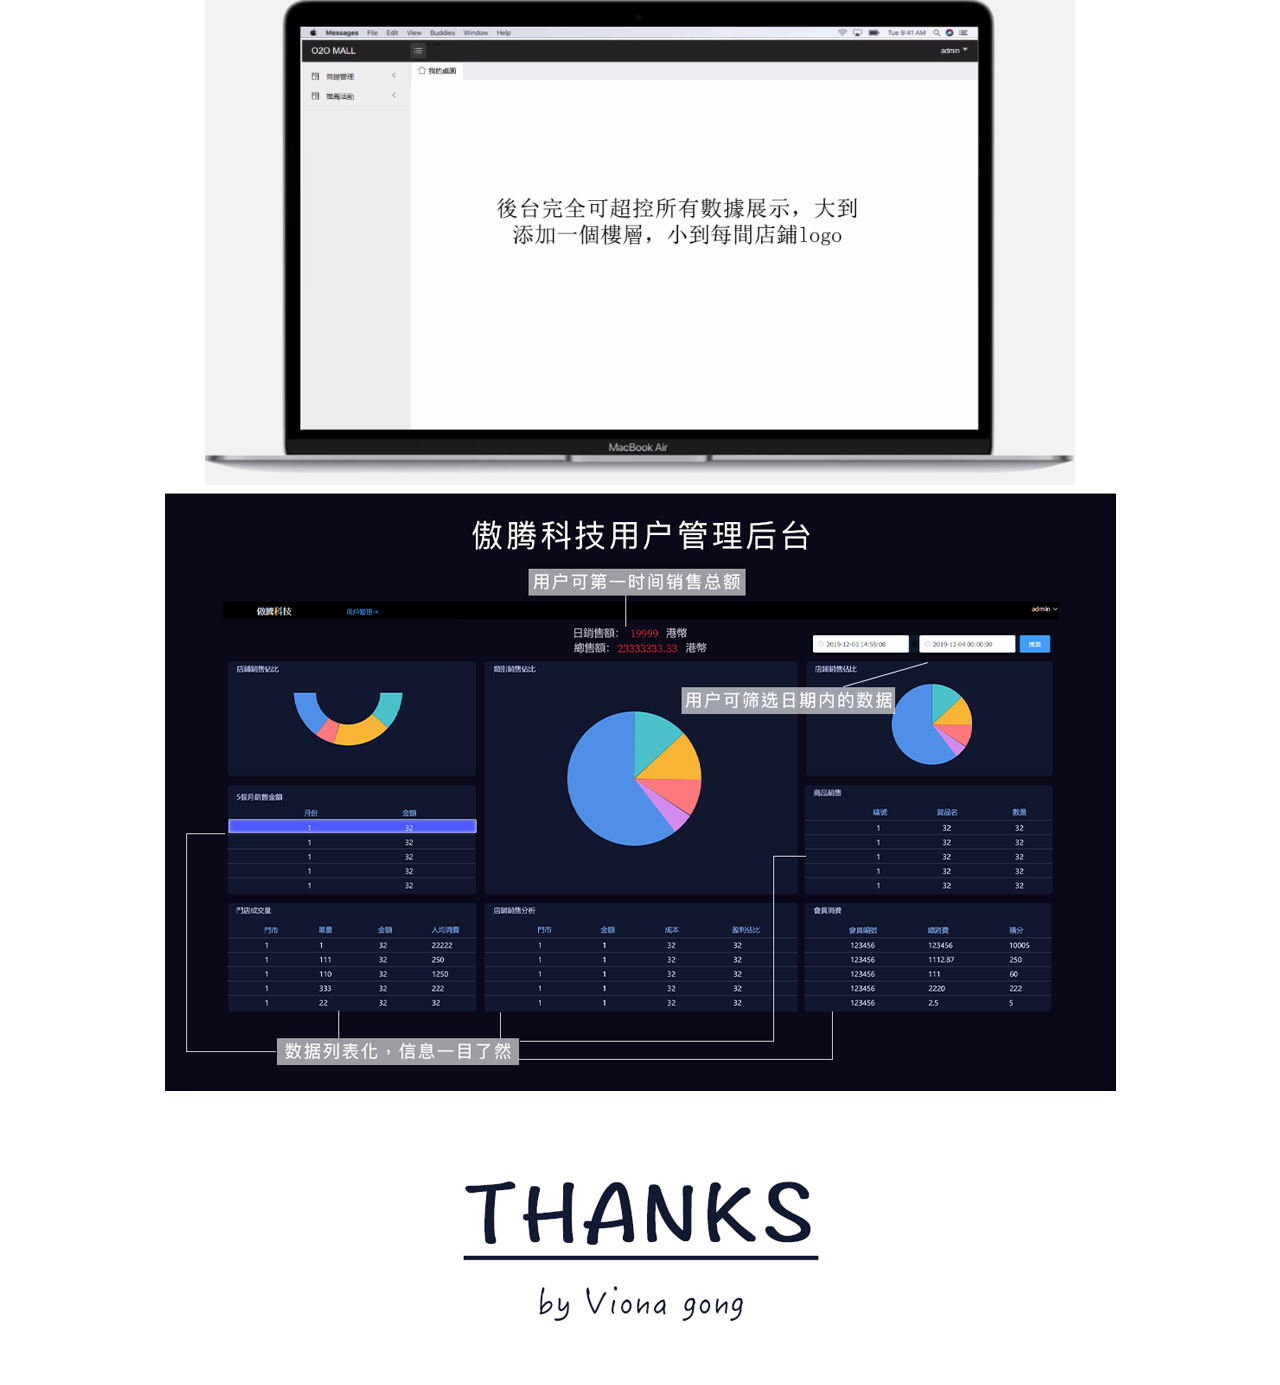
==== commit 809a489b: "Update index.html" ====
--- a/index.html
+++ b/index.html
@@ -35,7 +35,7 @@
         <img src="img/5_guide_U推廣平台01.gif" width="68%">
     </div>
     <div class="img">
-        <video src="video/6_O2O商城導航系統02.mp4" autoplay="autoplay" loop="loop" muted="muted" width="65%">
+        <video src="video/6_O2O商城導航系統02.mp4" autoplay="autoplay" loop="loop" muted="muted" width="68%">
         </video>
     </div>  
     <div class="img">
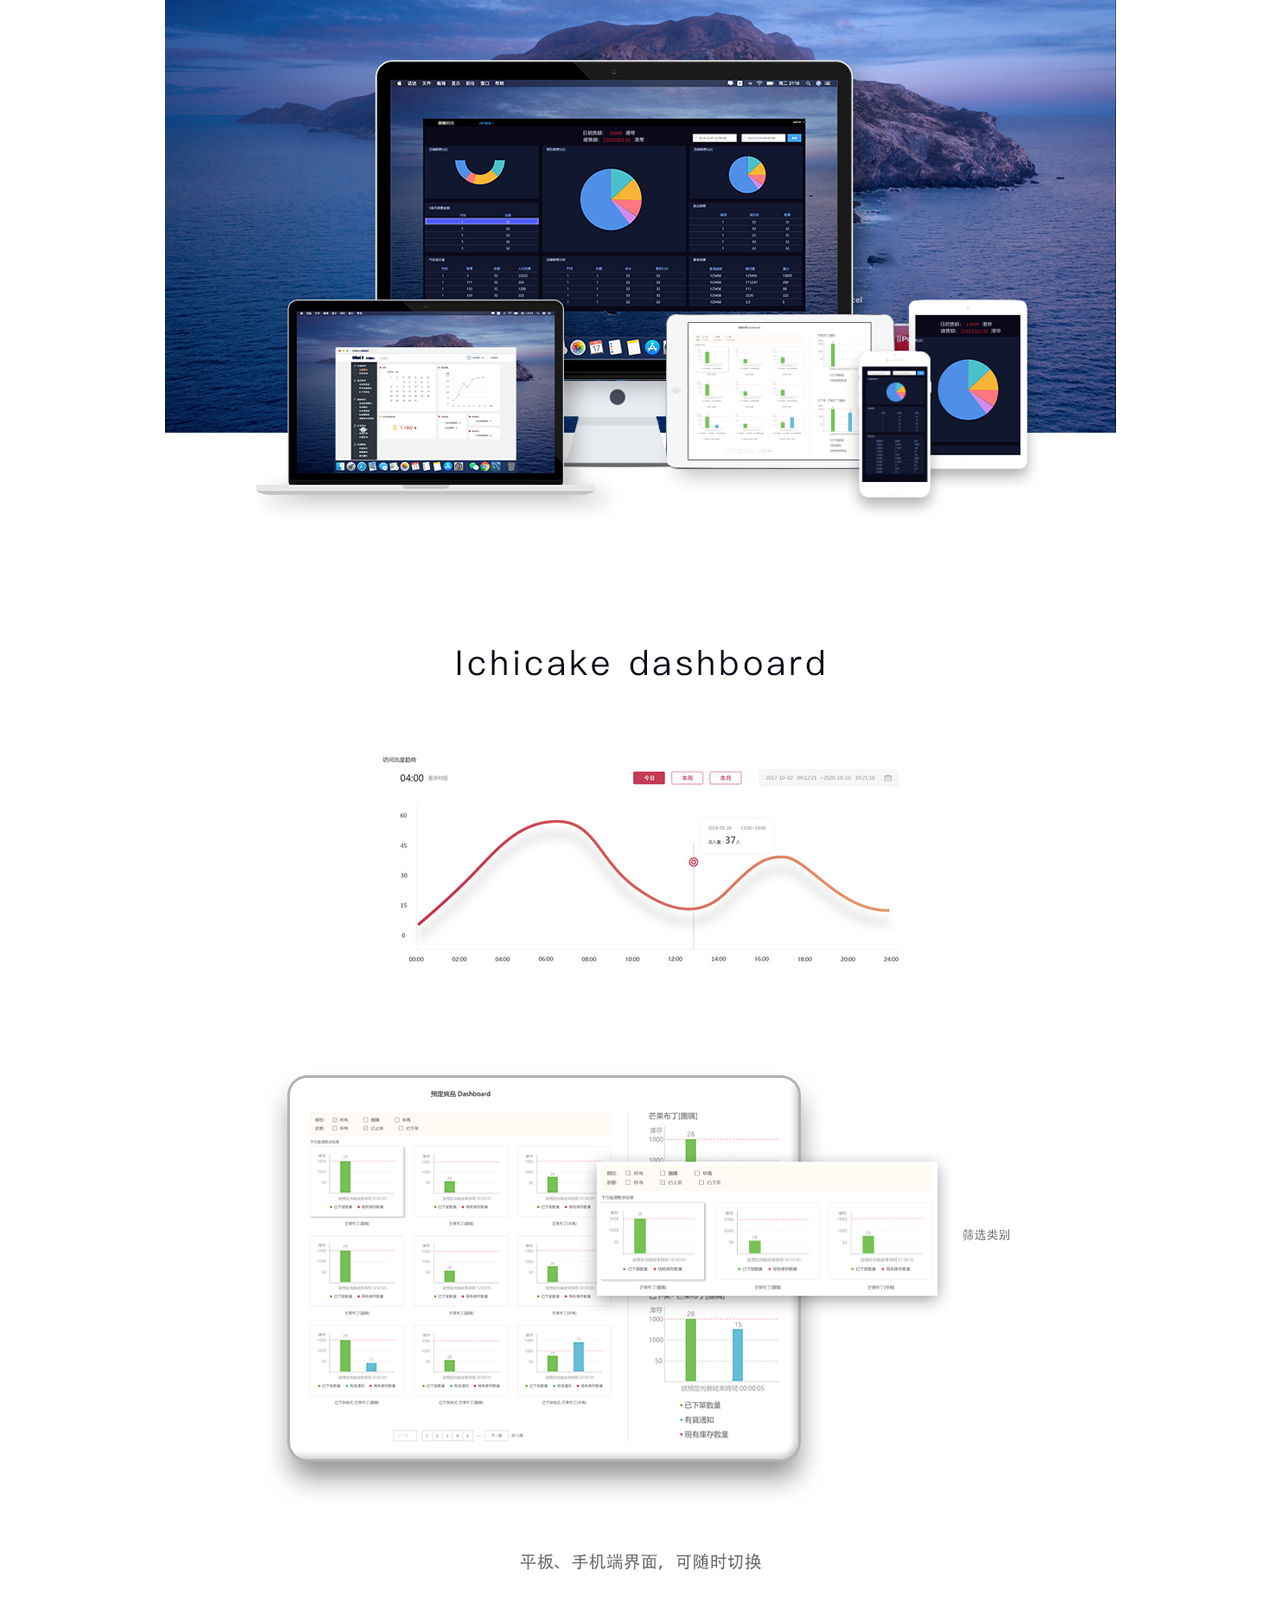
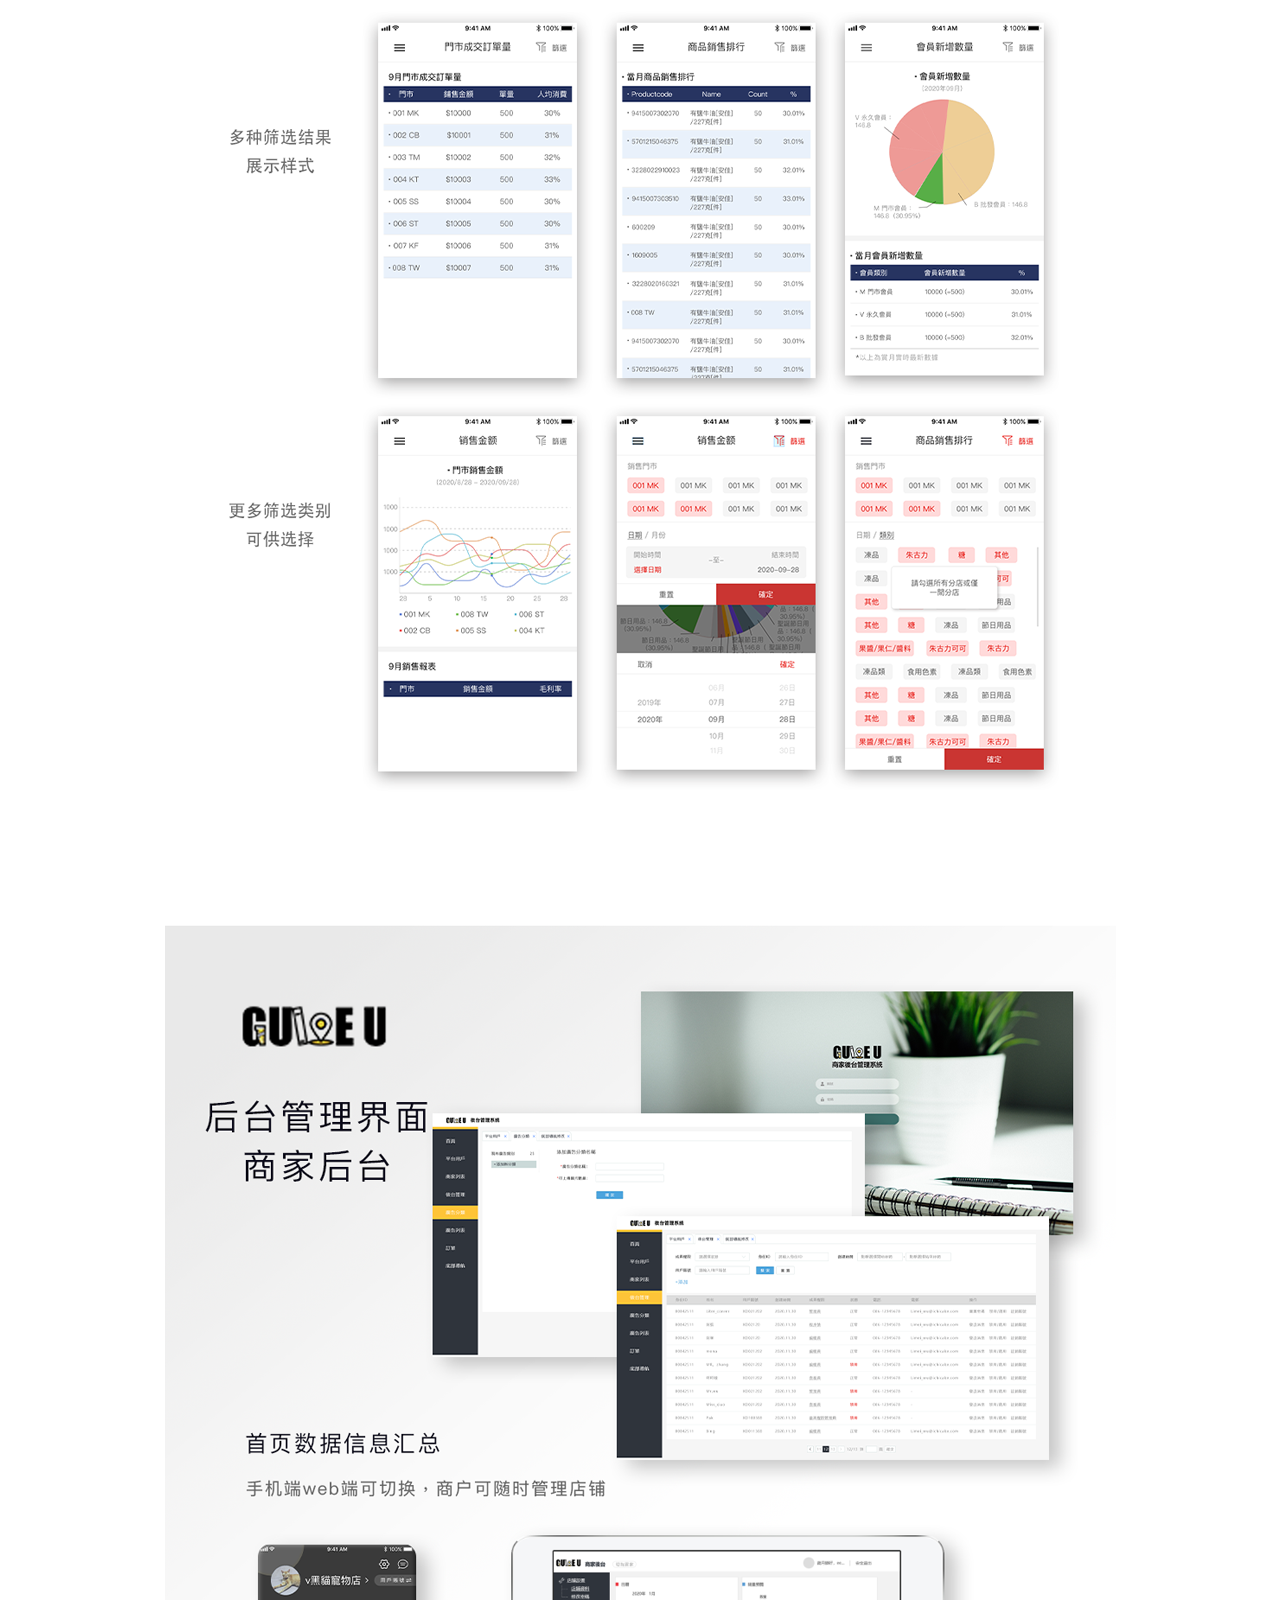
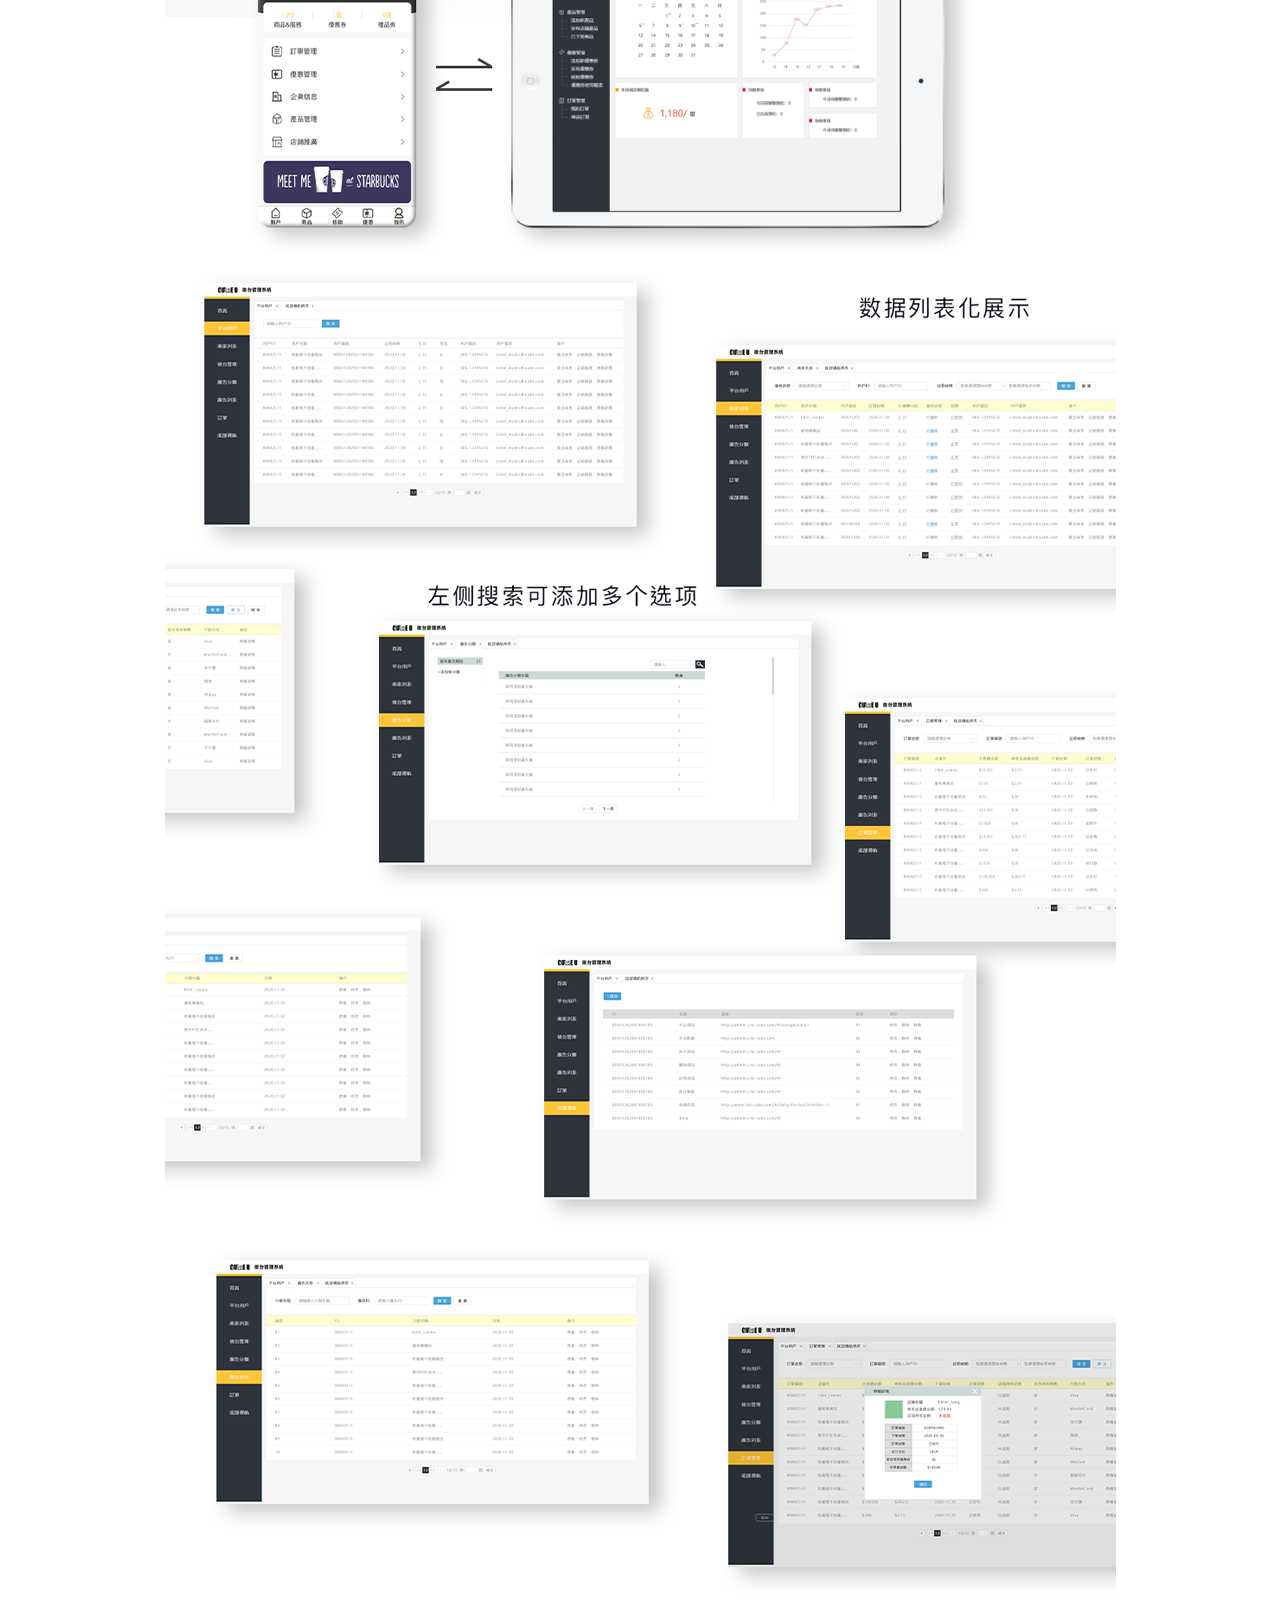
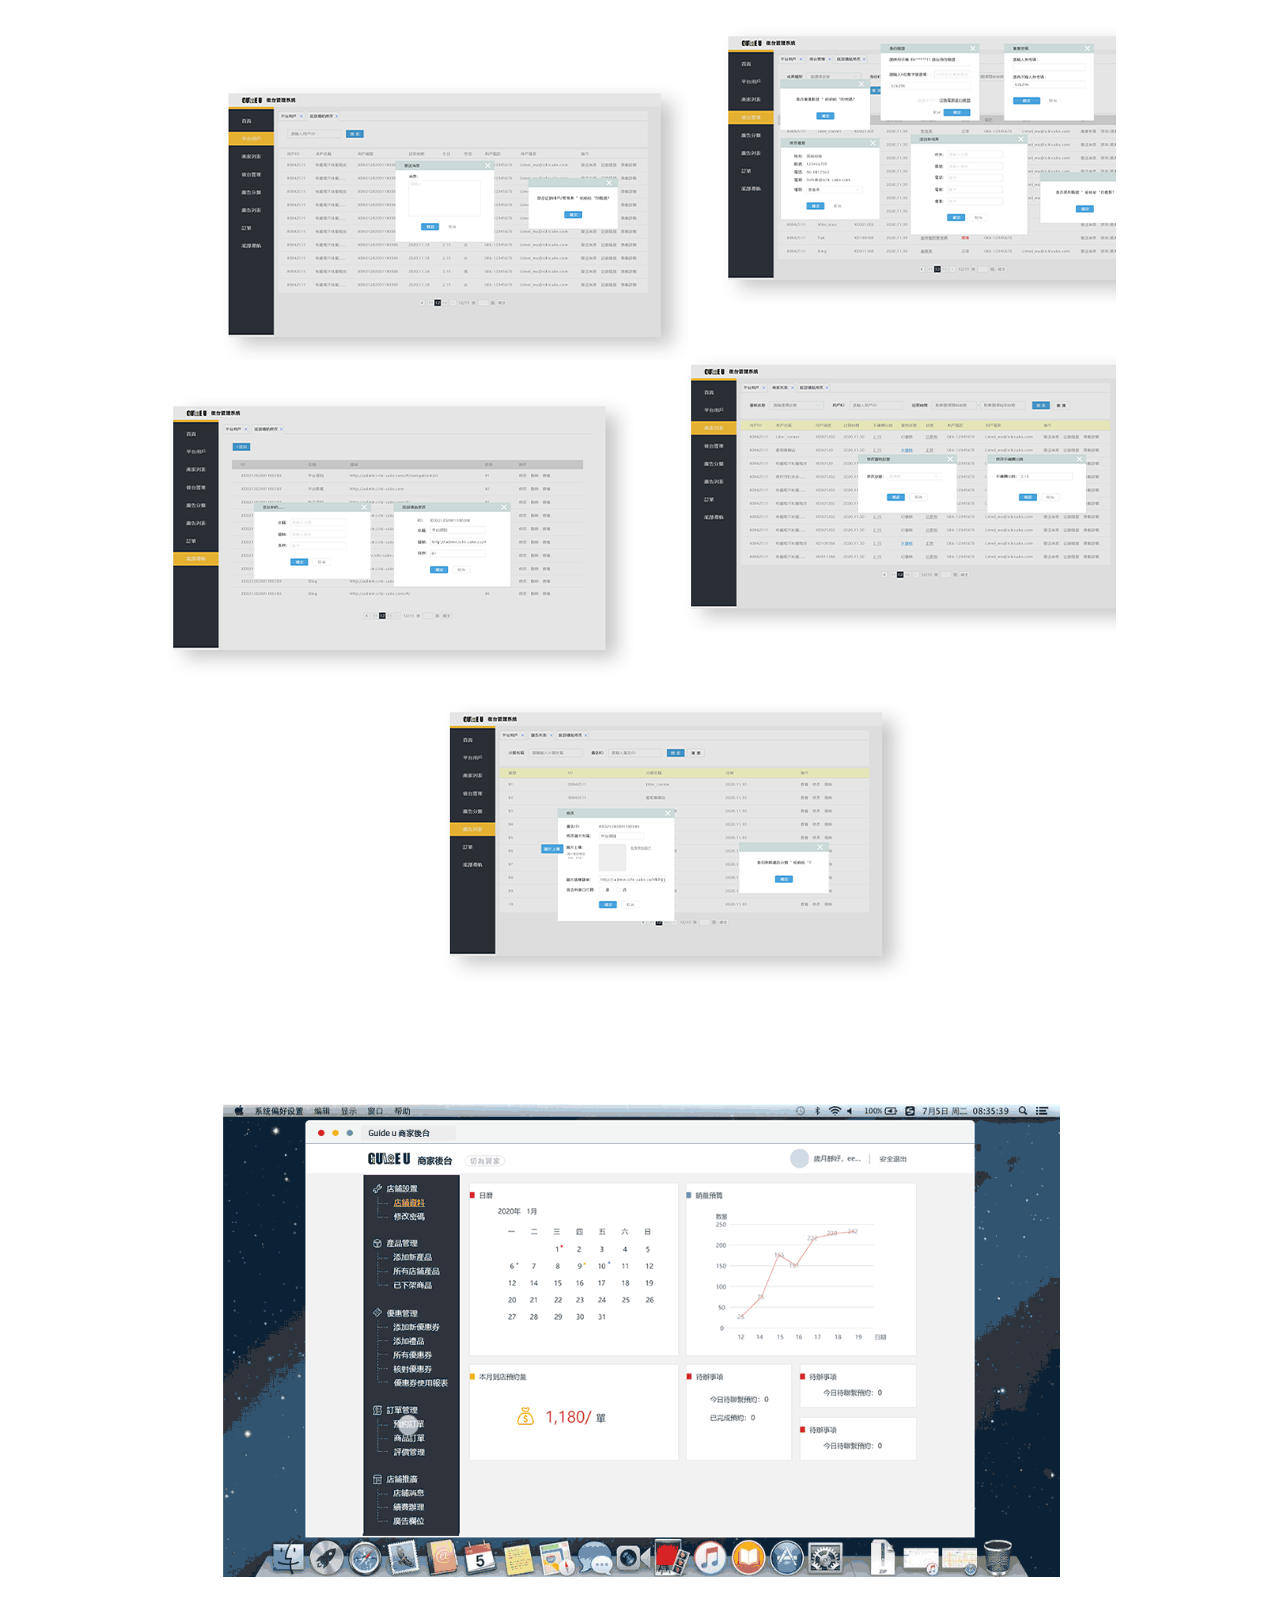
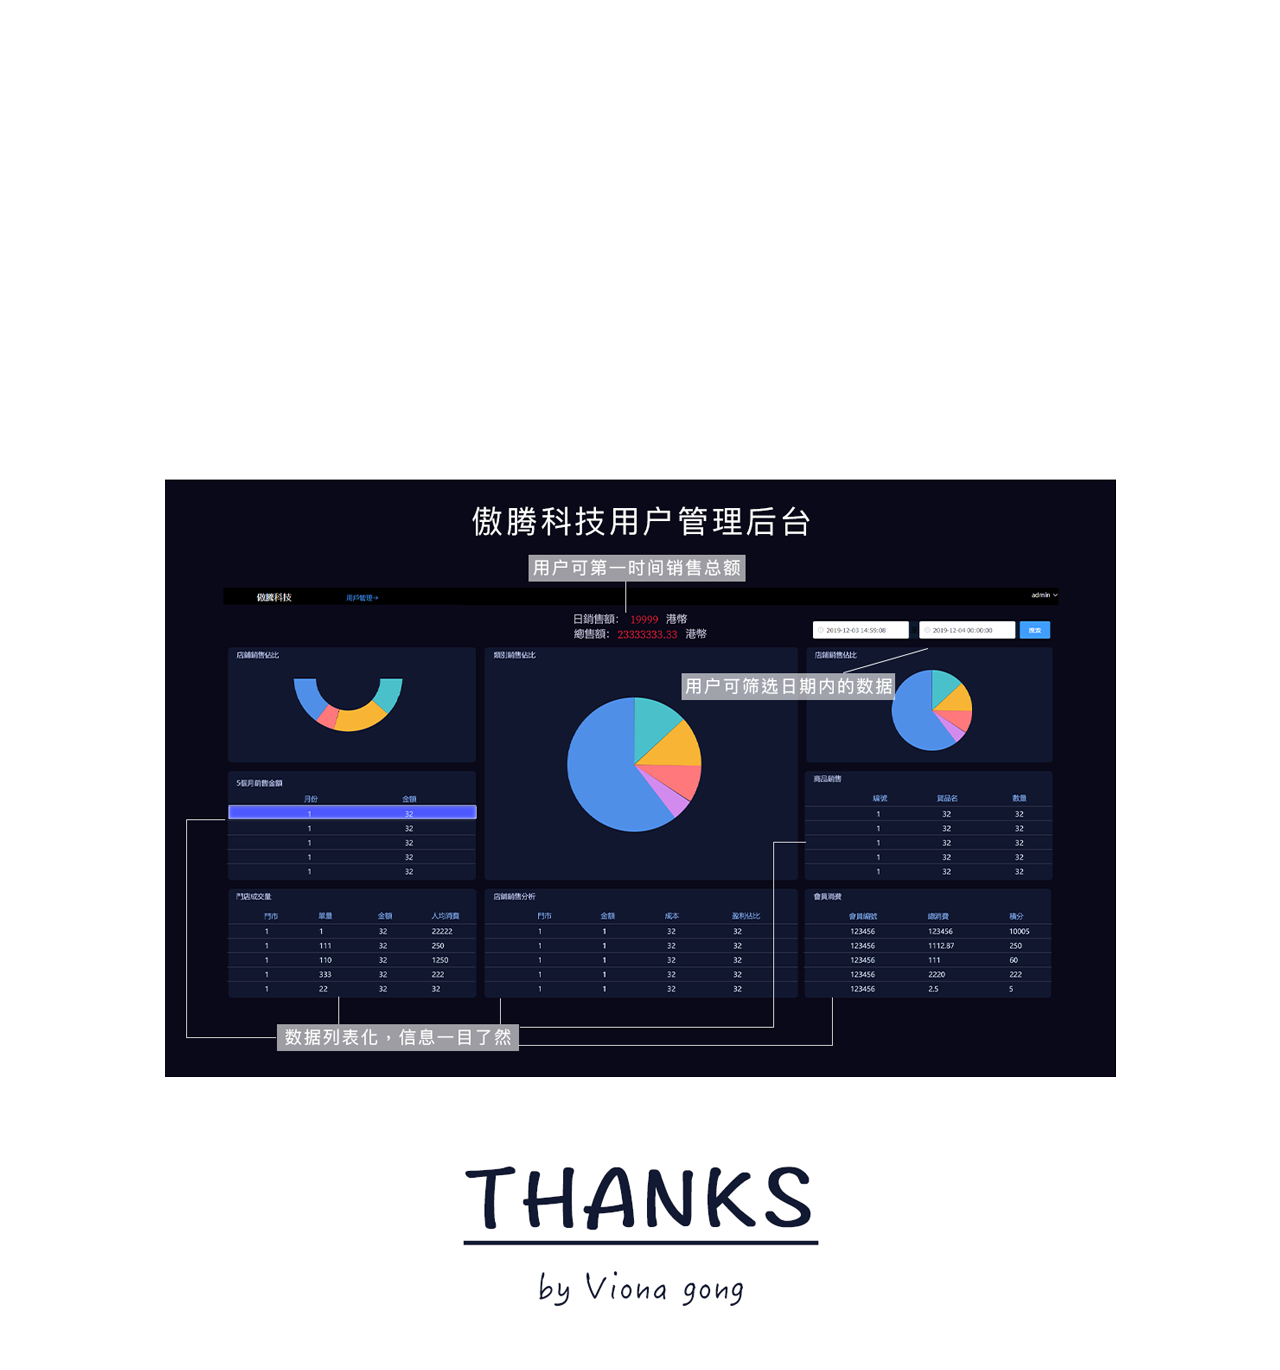
==== commit ffe61a97: "Update index.html" ====
--- a/index.html
+++ b/index.html
@@ -35,7 +35,7 @@
         <img src="img/5_guide_U推廣平台01.gif" width="68%">
     </div>
     <div class="img">
-        <video src="video/6_O2O商城導航系統02.mp4" autoplay="autoplay" loop="loop" muted="muted" width="68%">
+        <video src="video/6_O2O商城導航系統02.mp4" autoplay="autoplay" loop="loop" muted="muted" width="66%">
         </video>
     </div>  
     <div class="img">
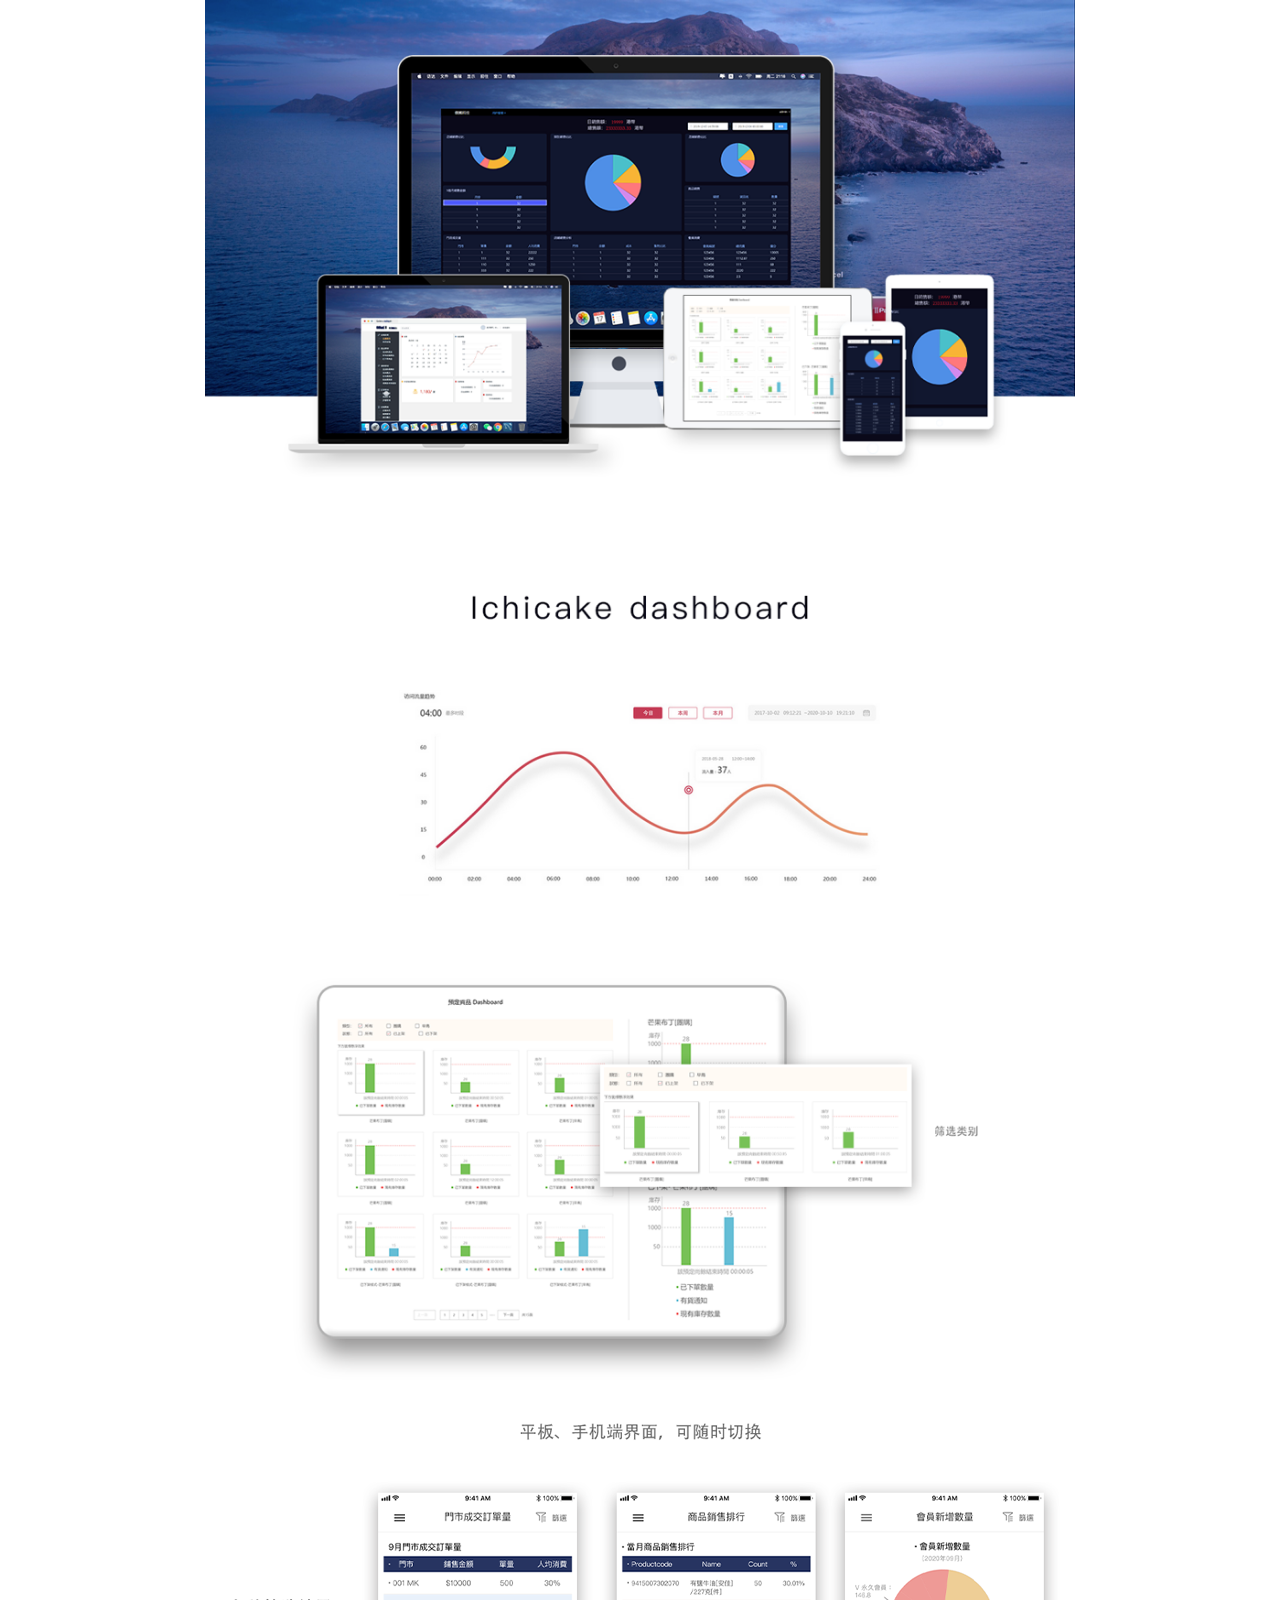
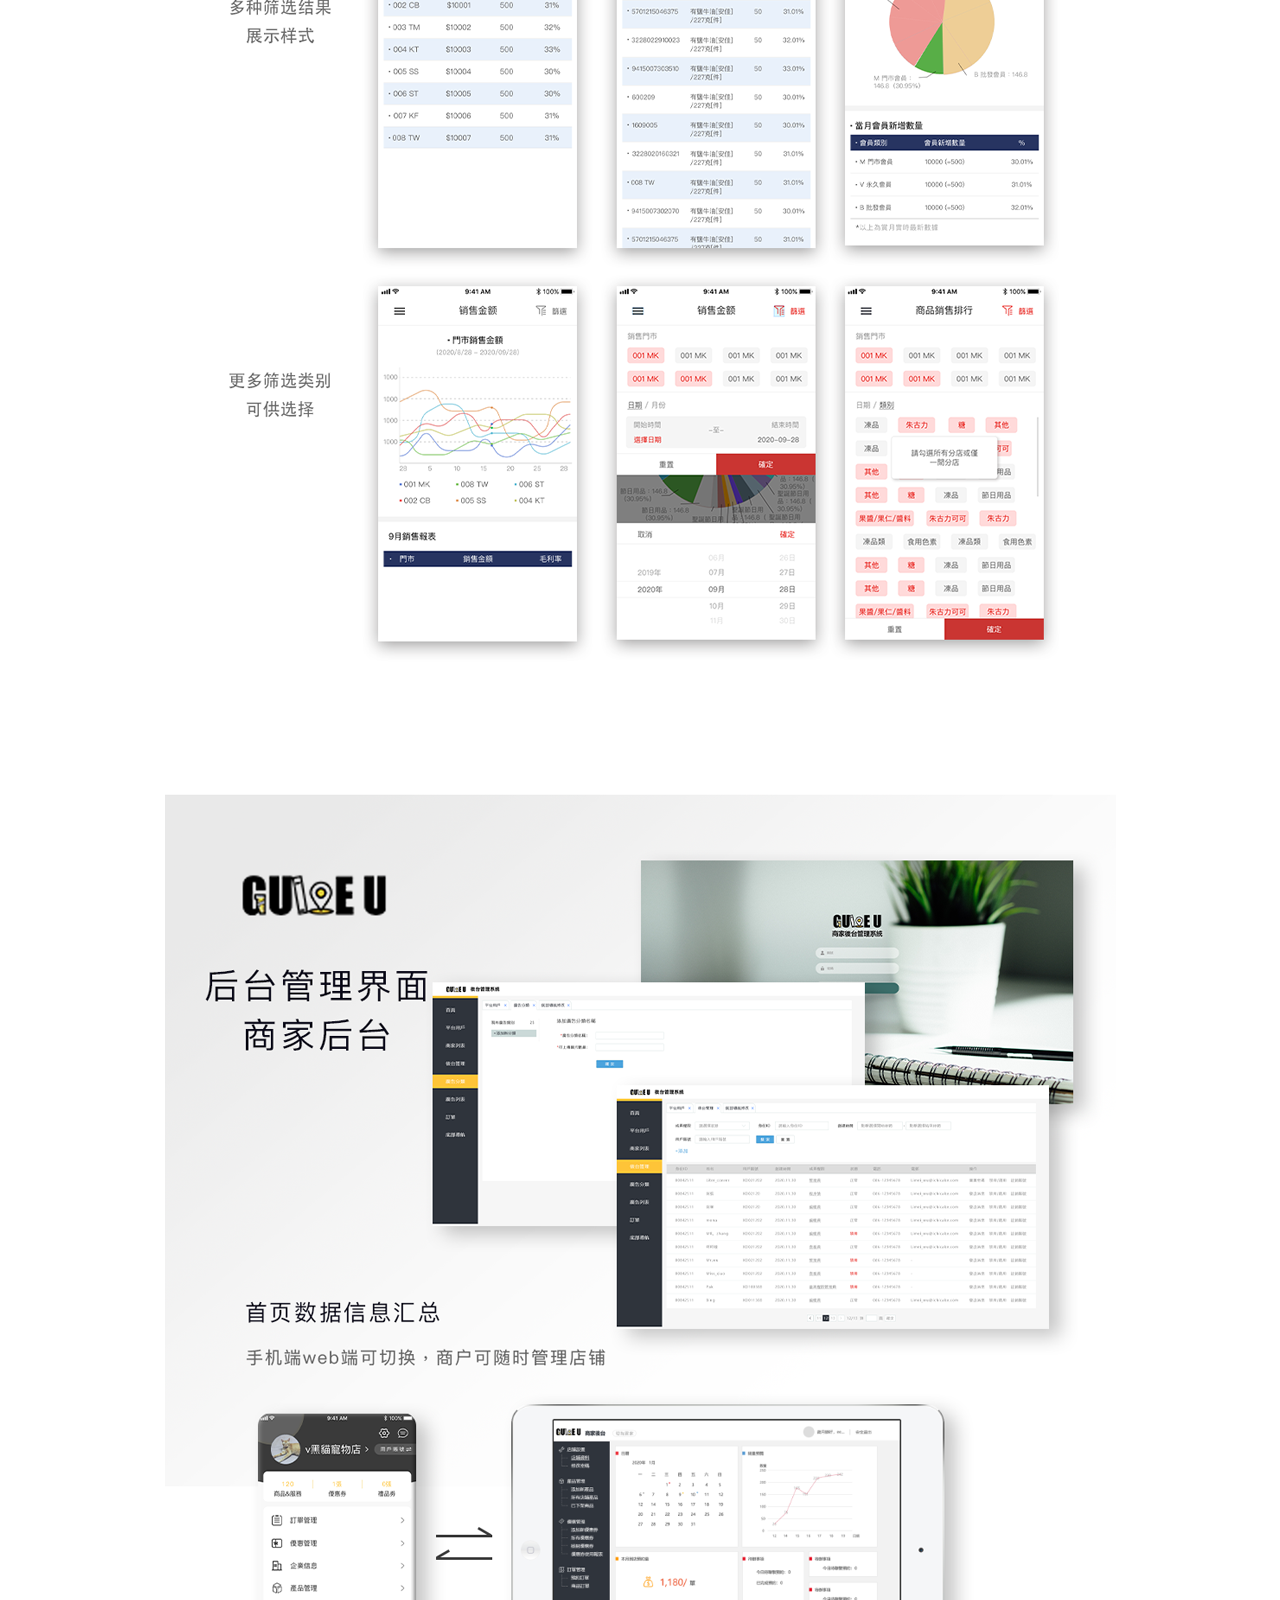
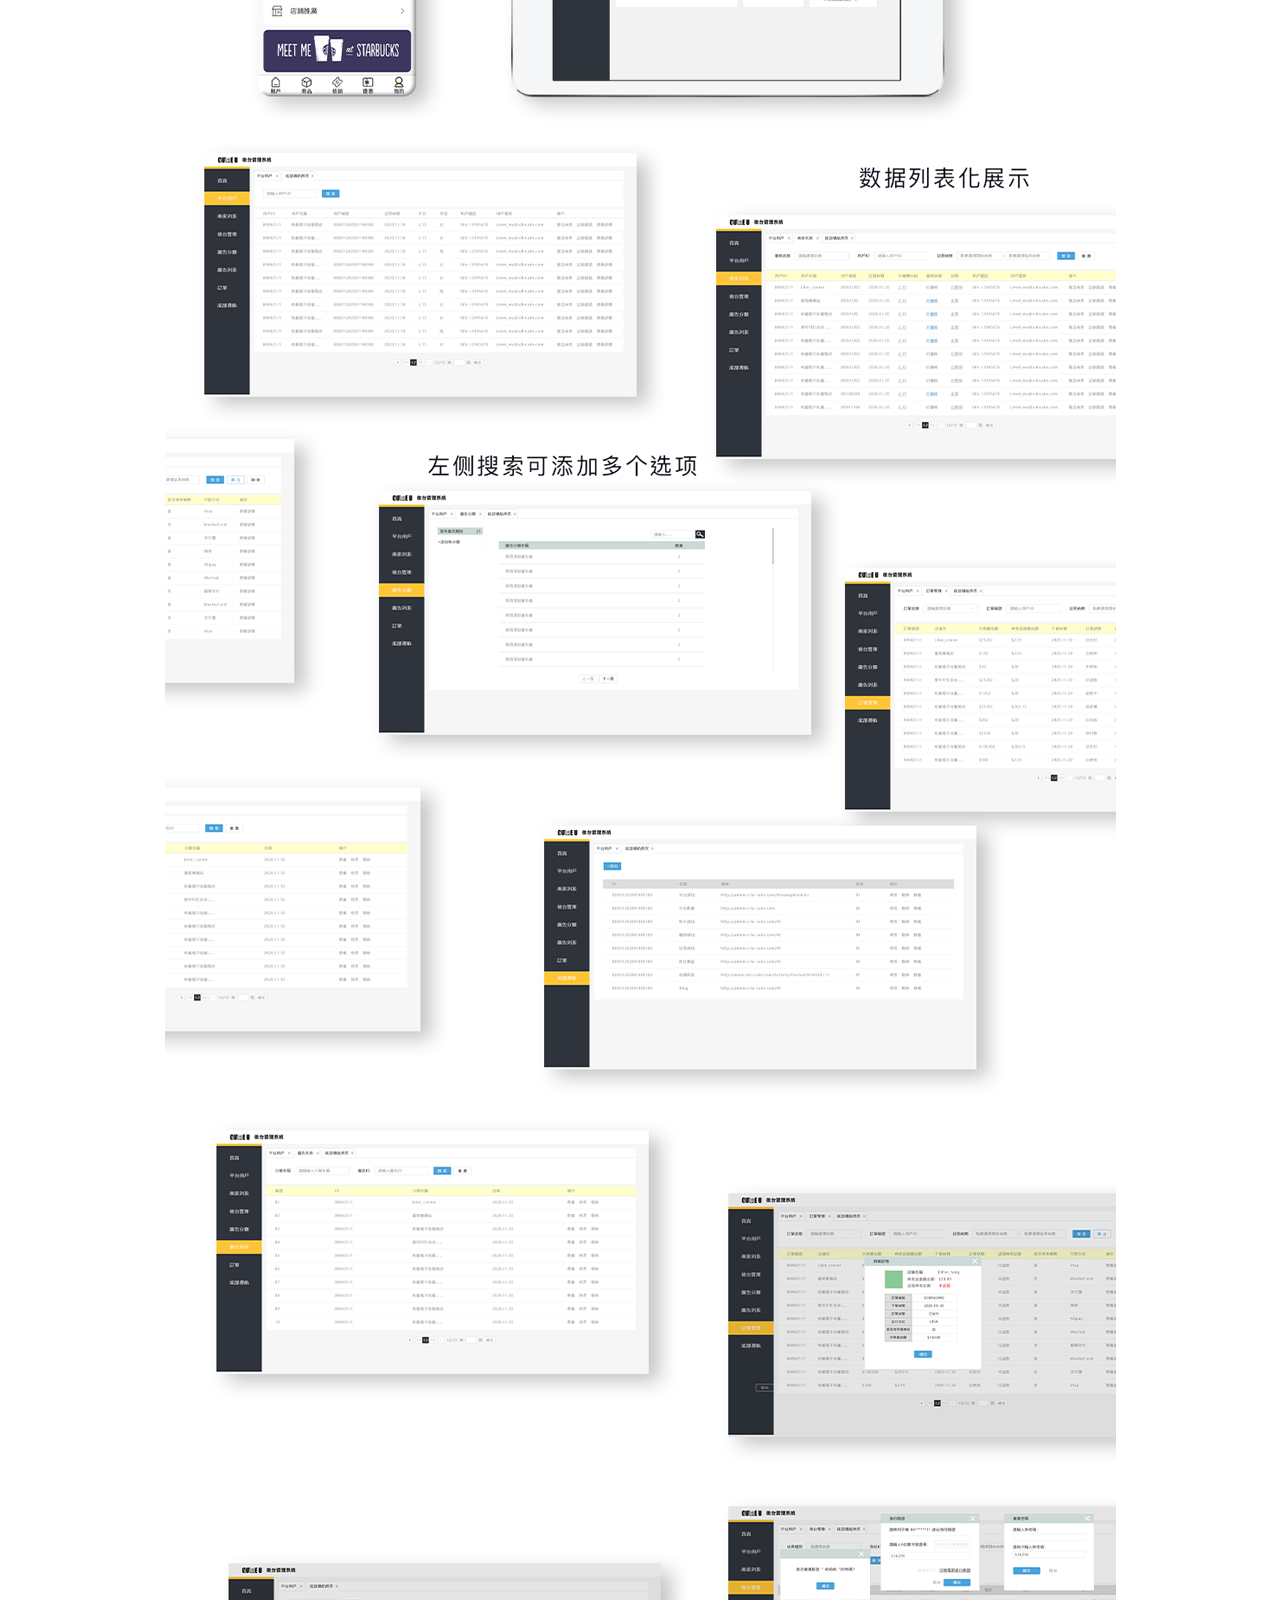
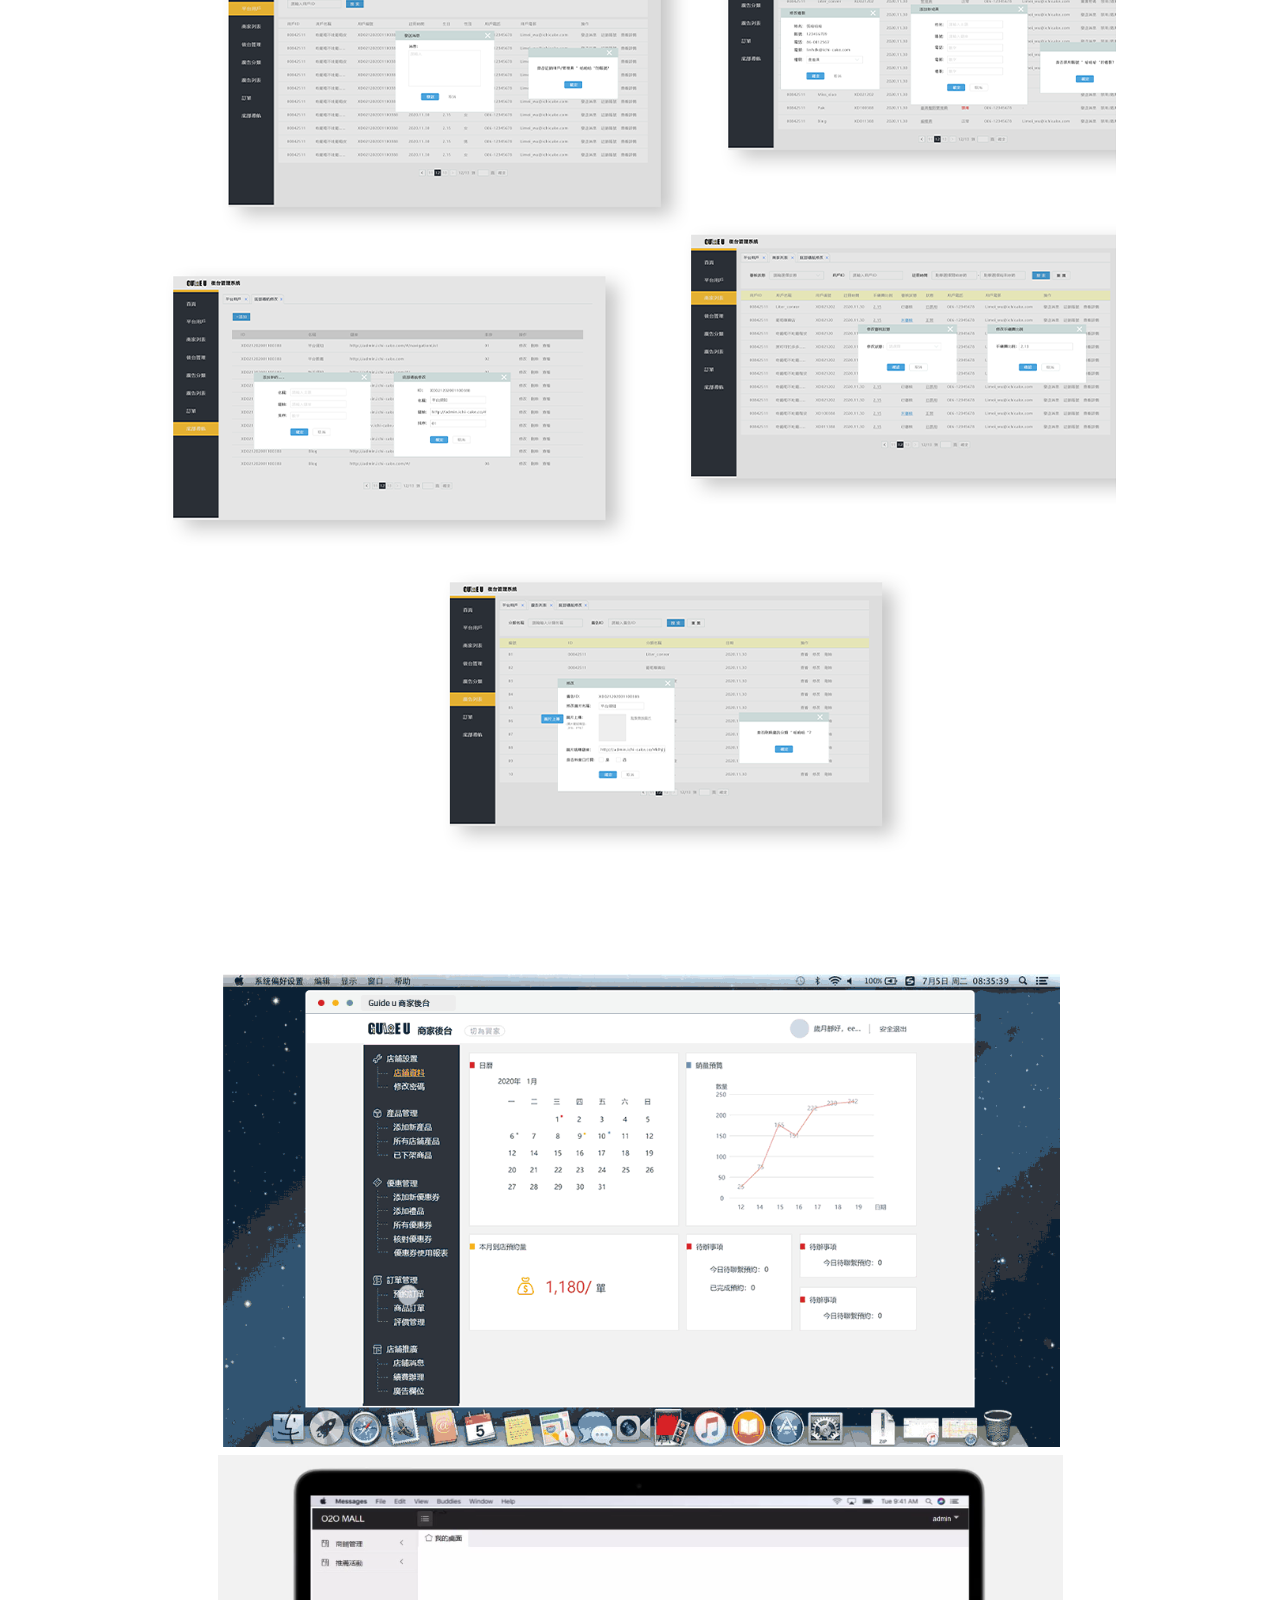
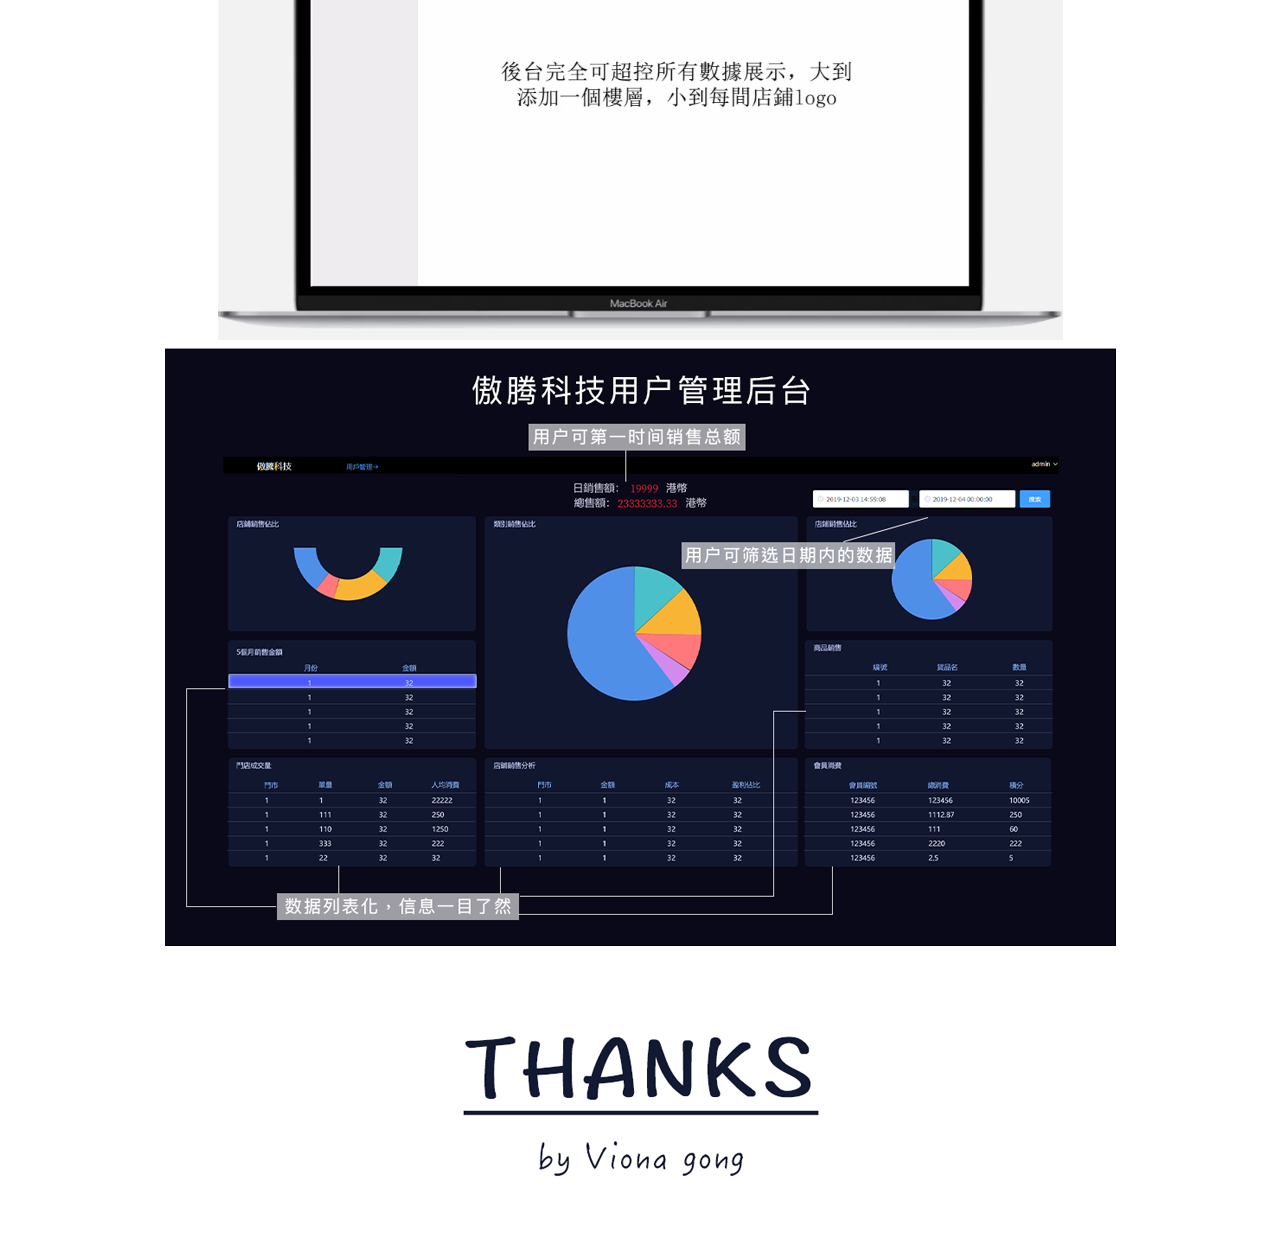
==== commit 147af05c: "Update index.html" ====
--- a/index.html
+++ b/index.html
@@ -14,10 +14,10 @@
 <body>
     
     <div class="img">
-        <img src="img/01_01.png">
+        <img src="img/01_01.png" width="68%">
     </div>
     <div class="img">
-        <img id="Ichicake" src="img/01_02.png">
+        <img id="Ichicake" src="img/01_02.png" width="68%">
     </div>
     <div class="img">
         <img src="img/01_03.png">
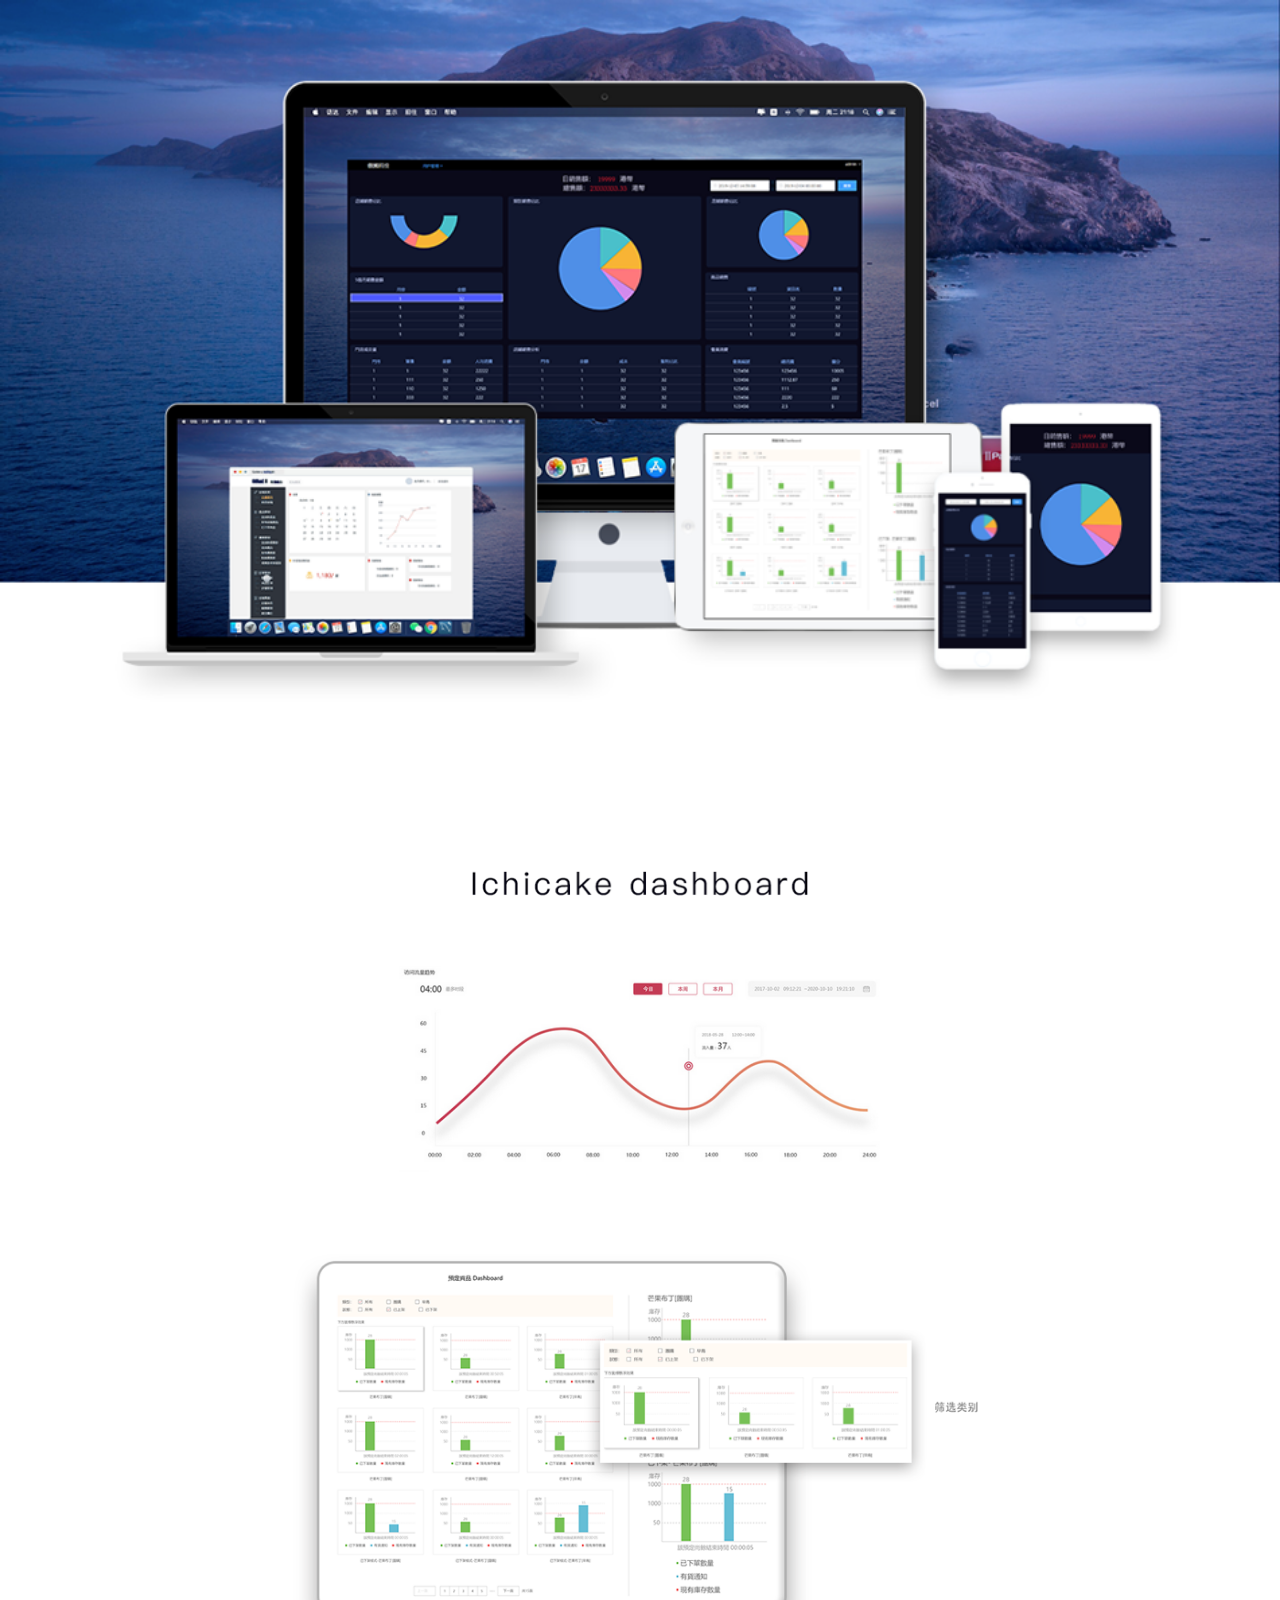
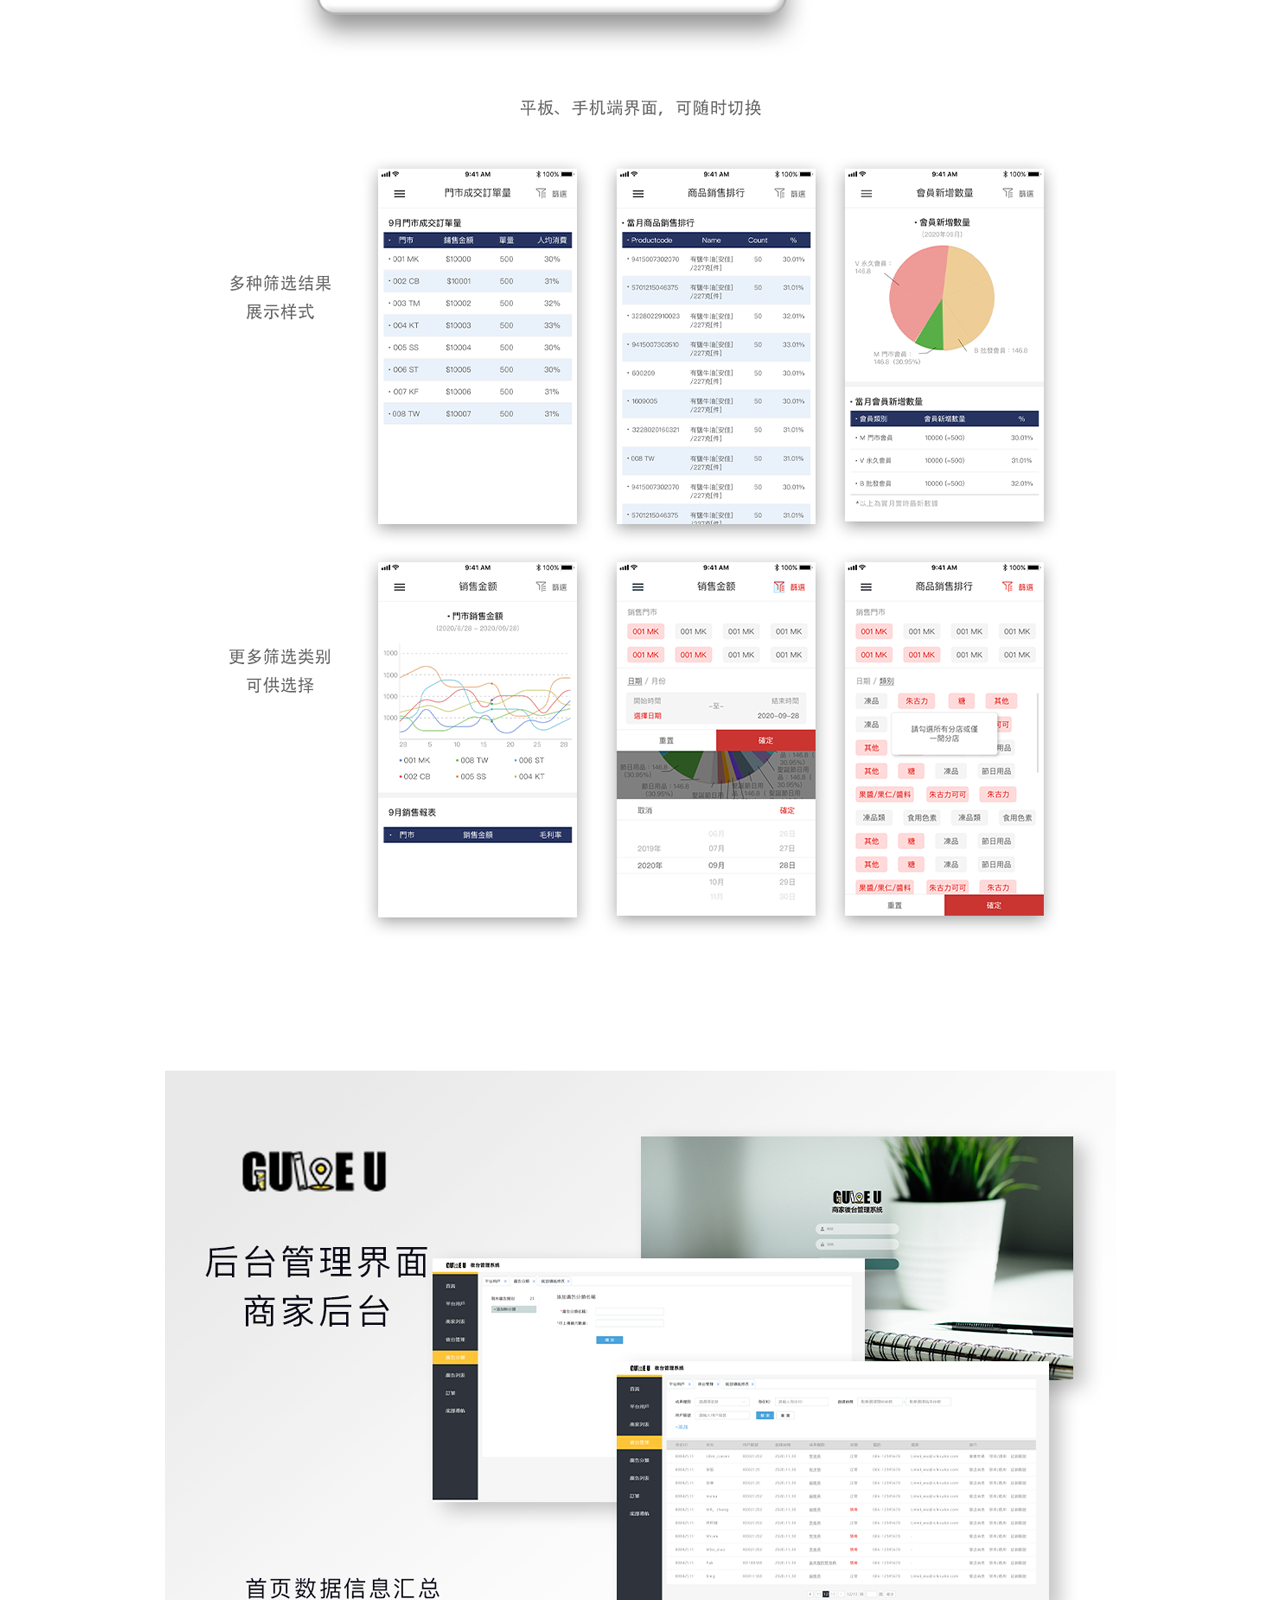
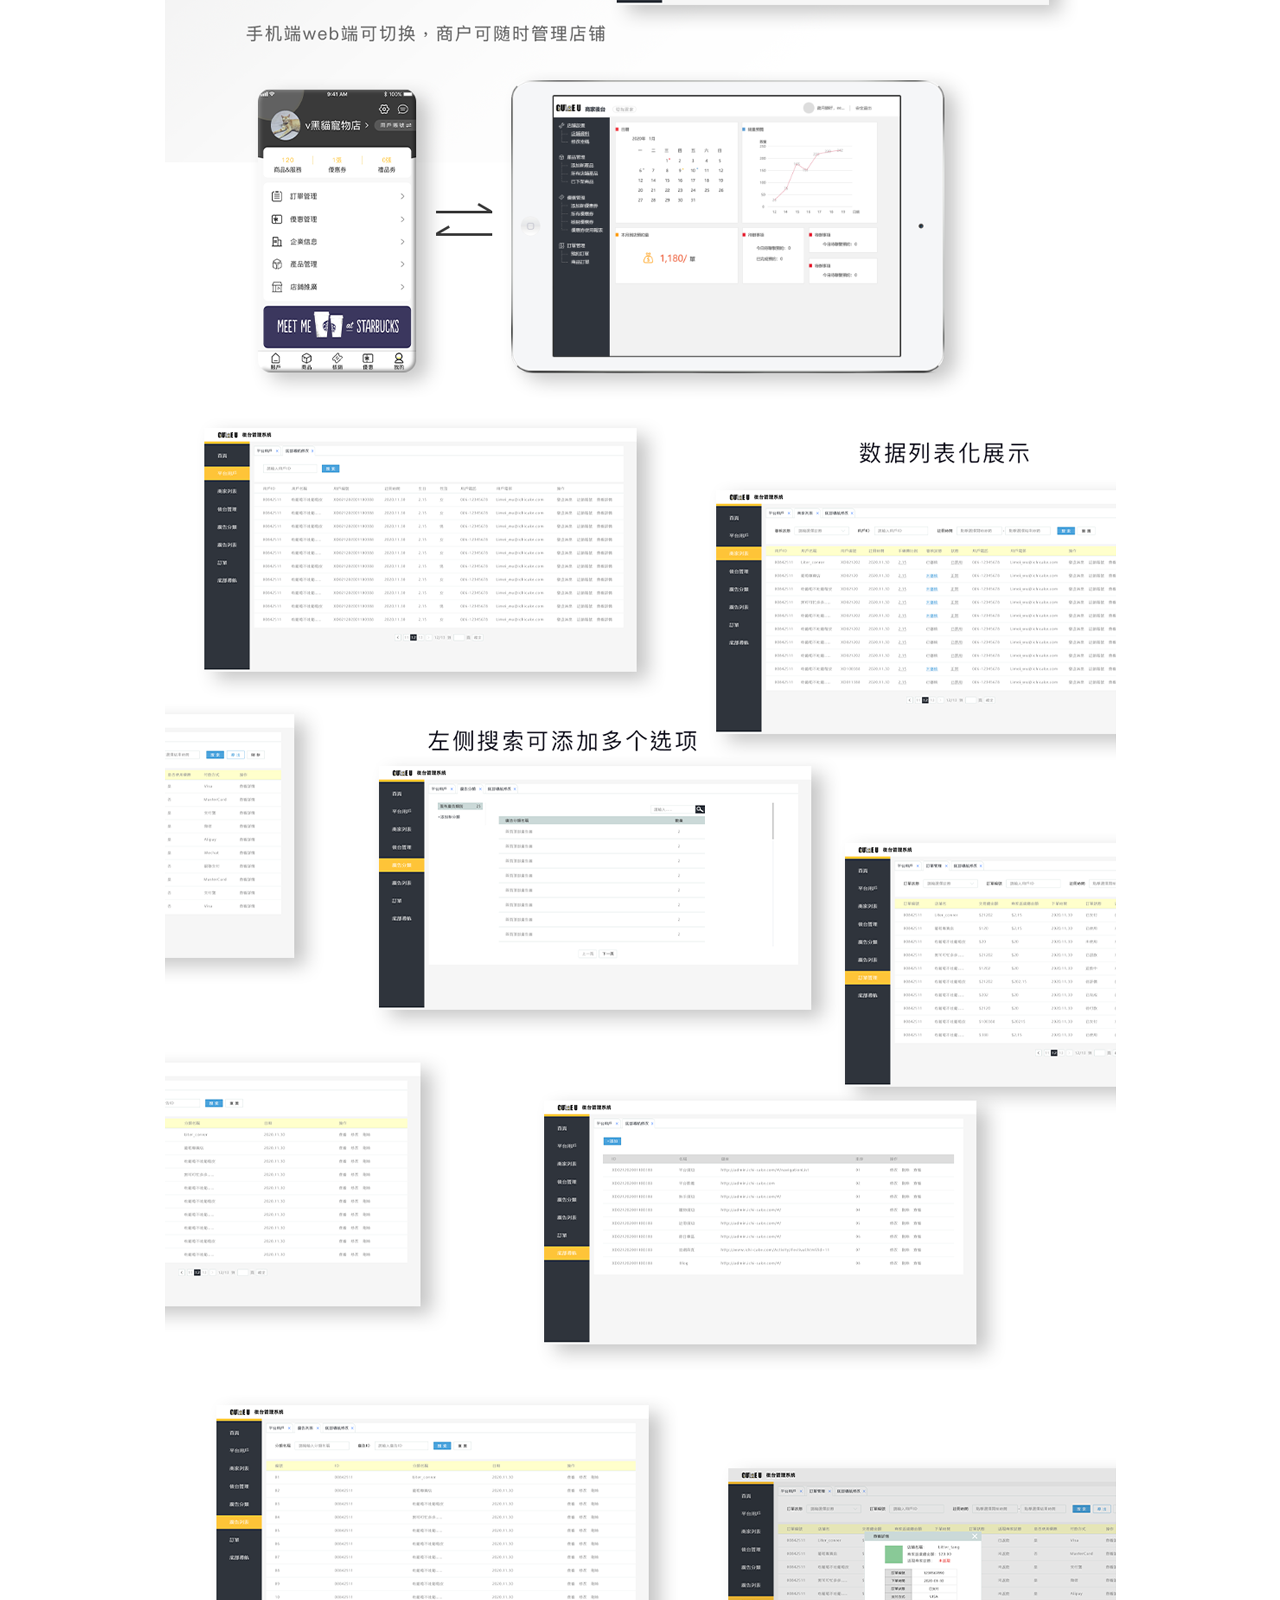
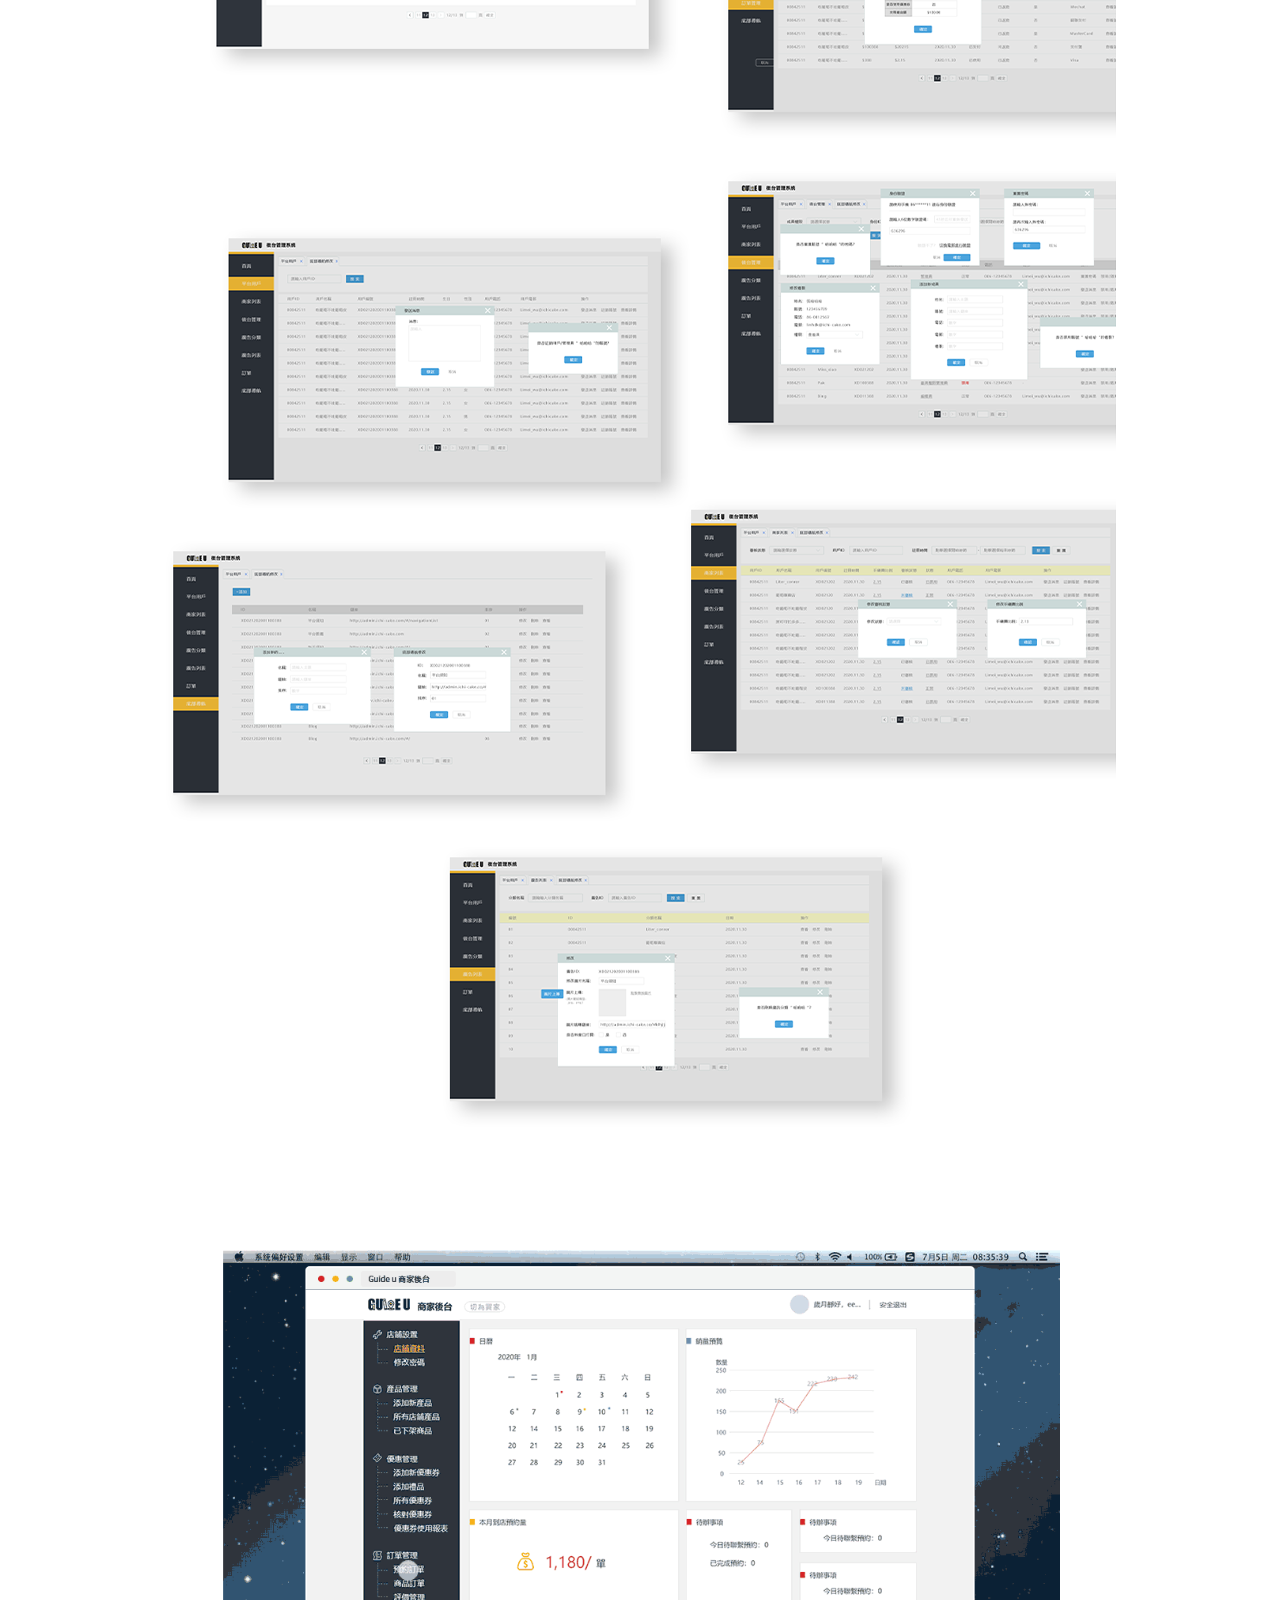
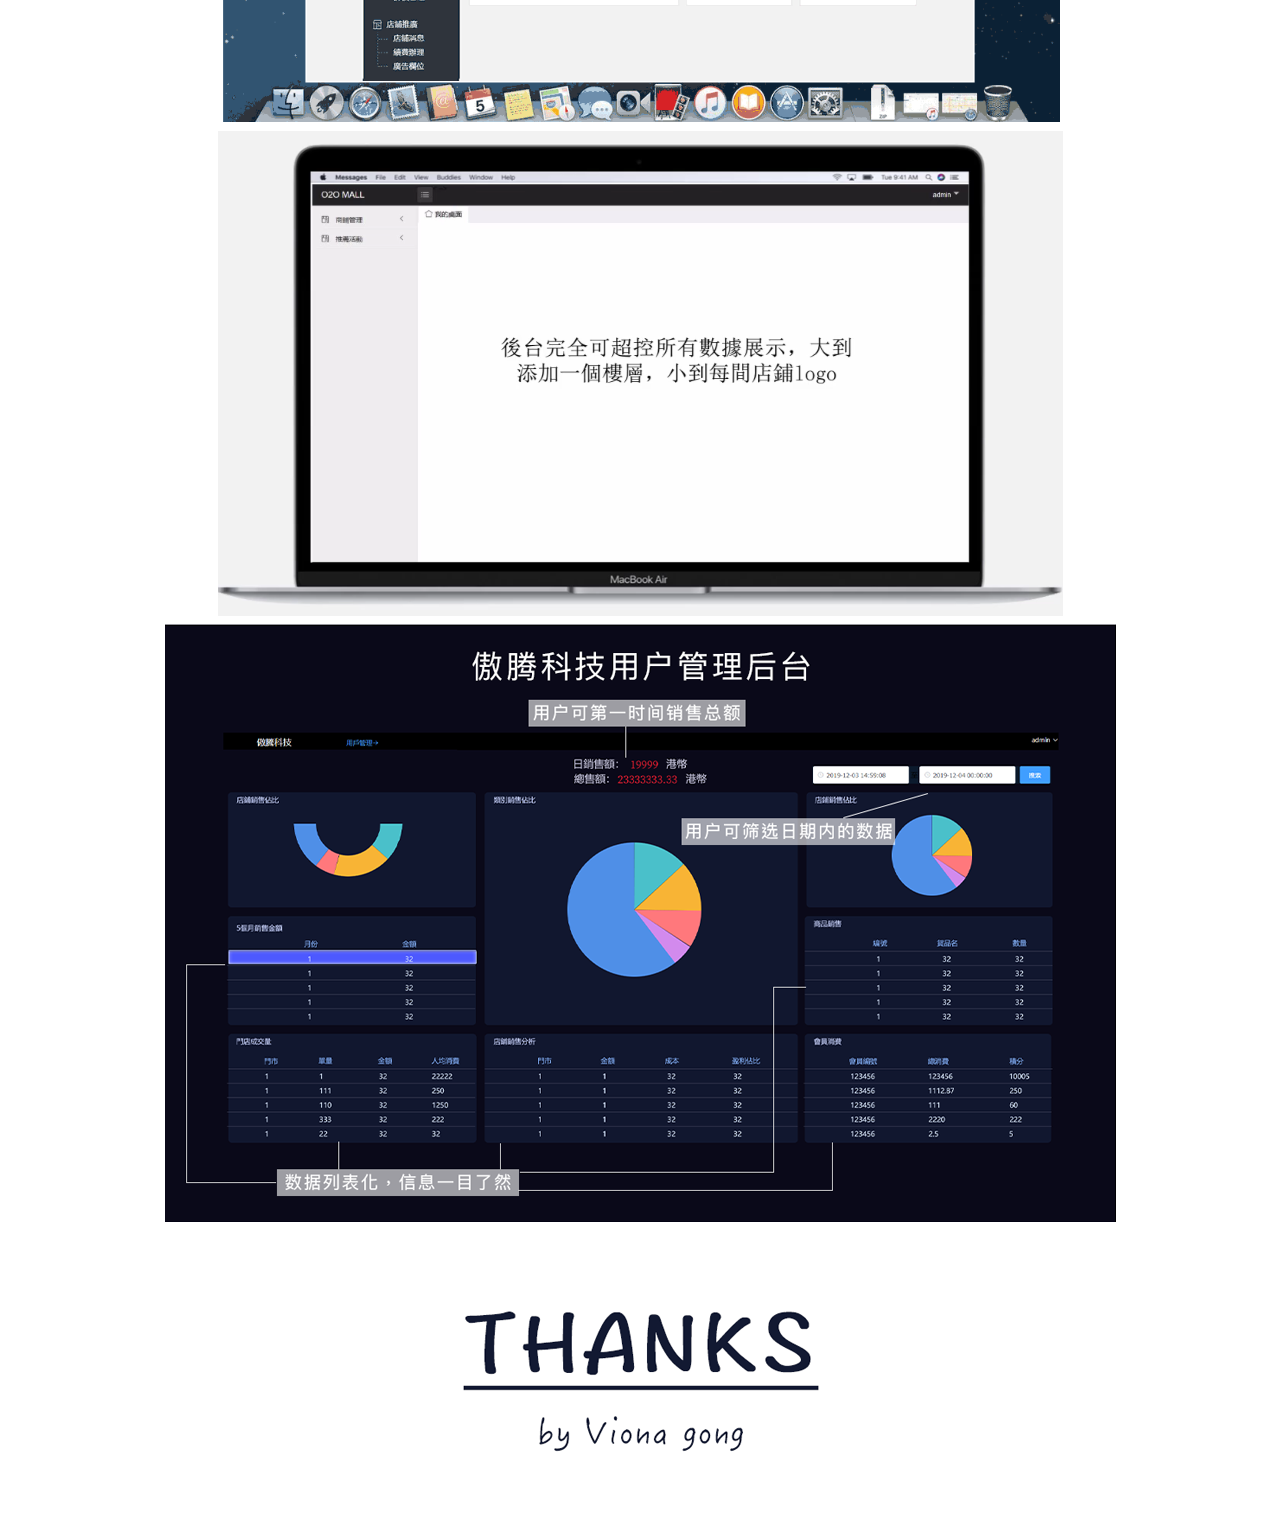
==== commit 47b3f806: "Update index.html" ====
--- a/index.html
+++ b/index.html
@@ -14,7 +14,7 @@
 <body>
     
     <div class="img">
-        <img src="img/01_01.png" width="68%">
+        <img src="img/01_01.png" width="100%">
     </div>
     <div class="img">
         <img id="Ichicake" src="img/01_02.png" width="68%">
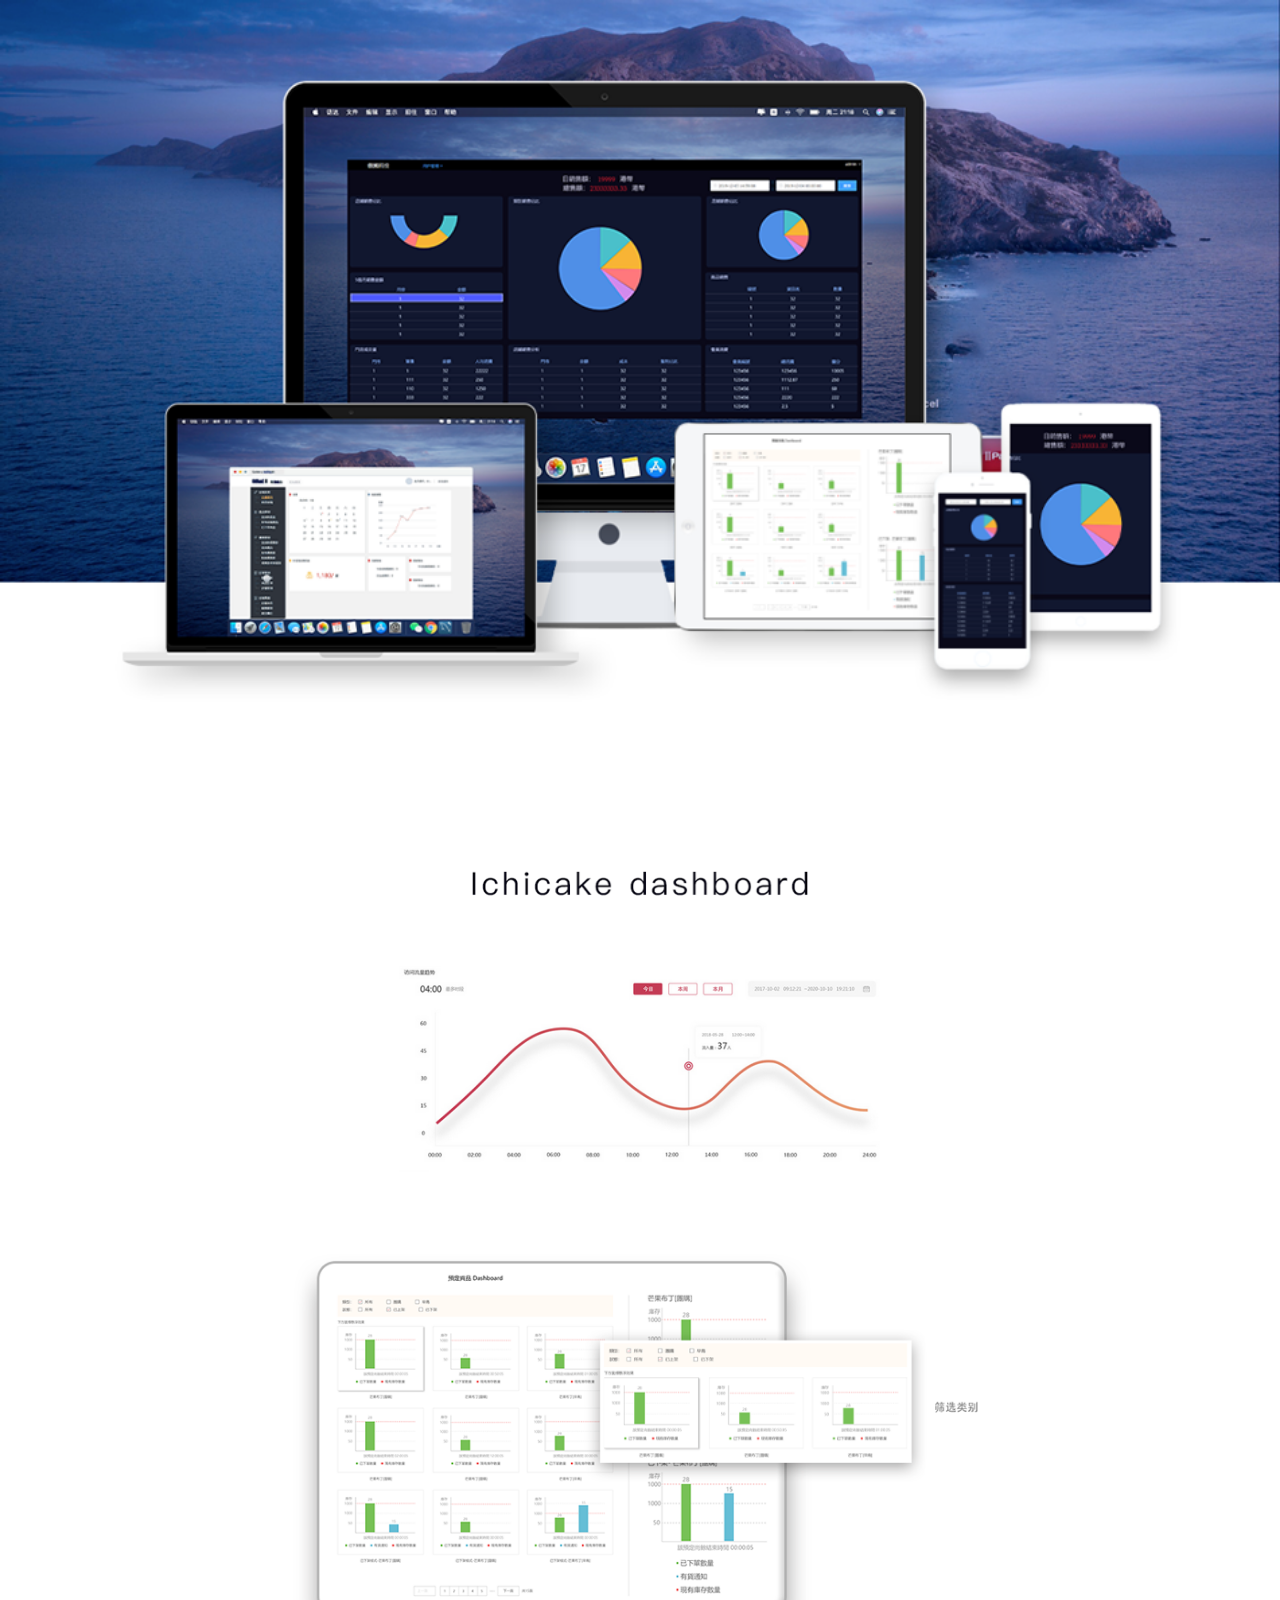
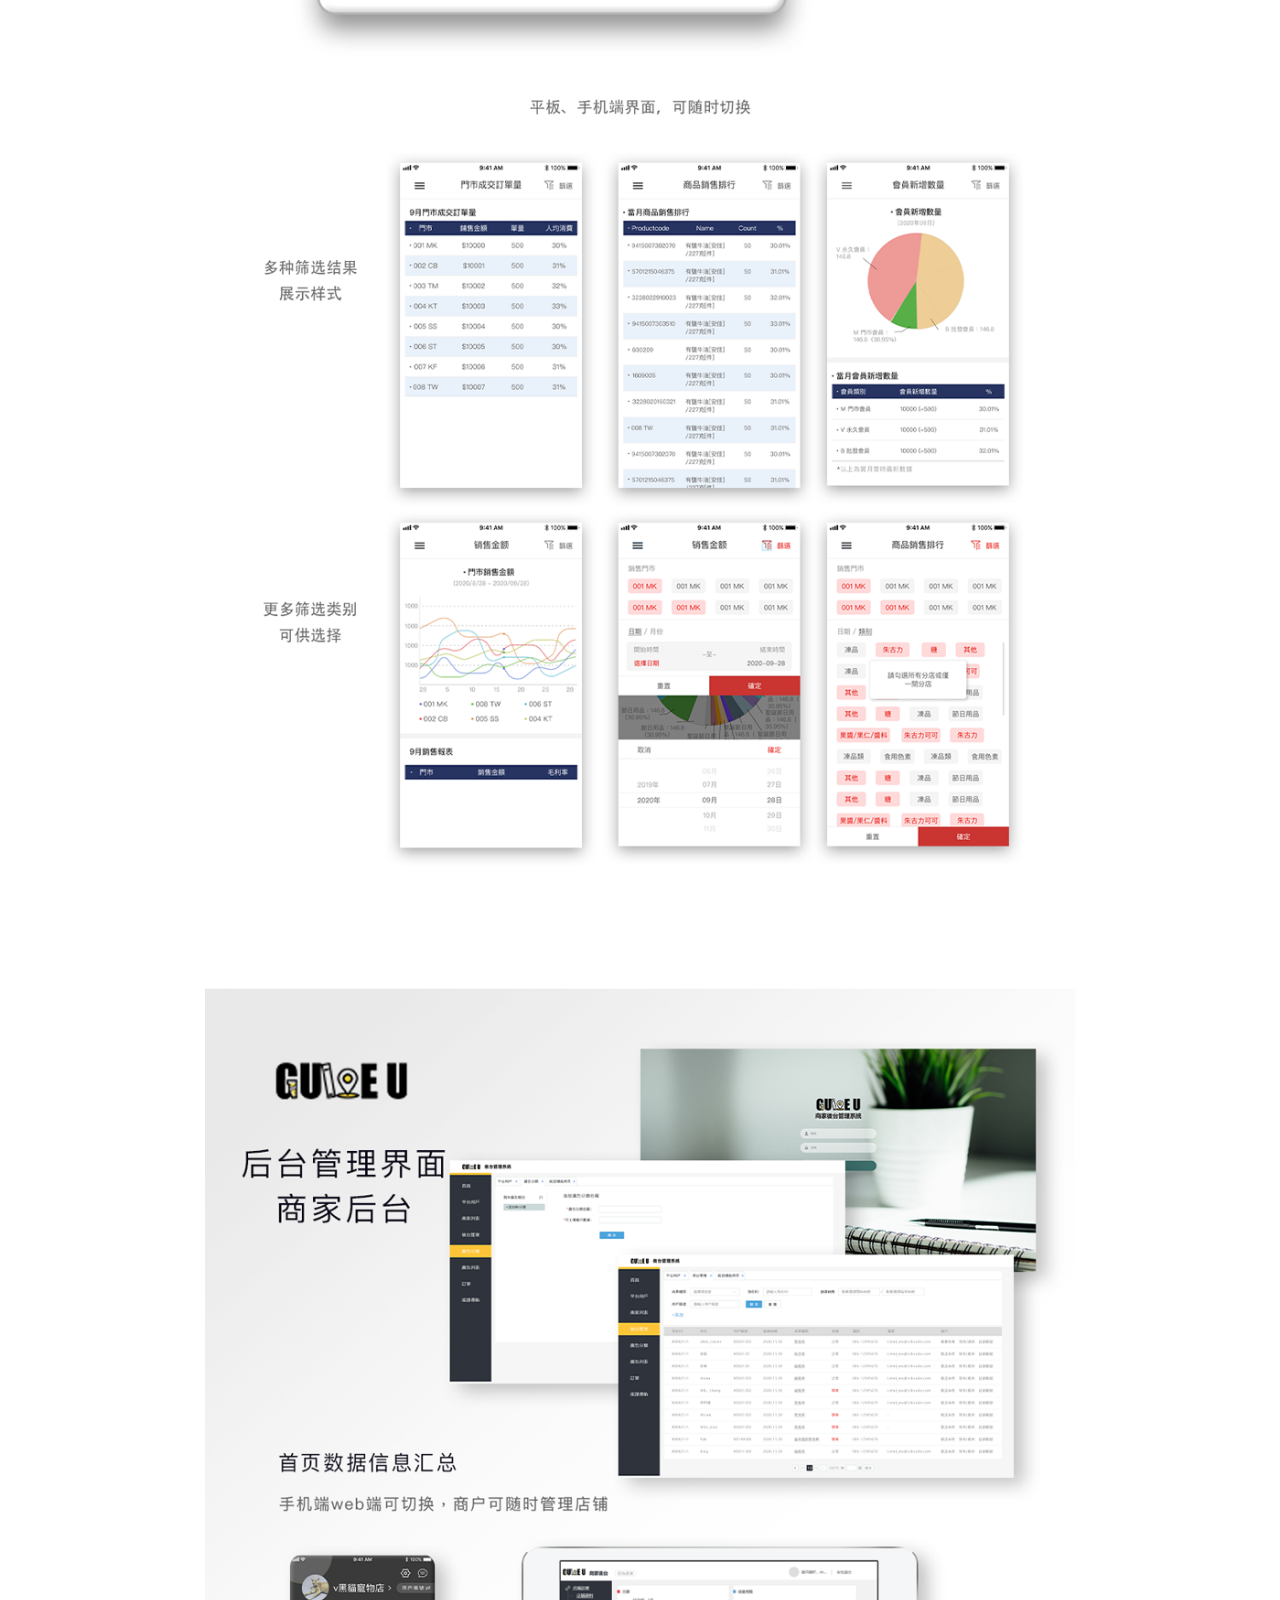
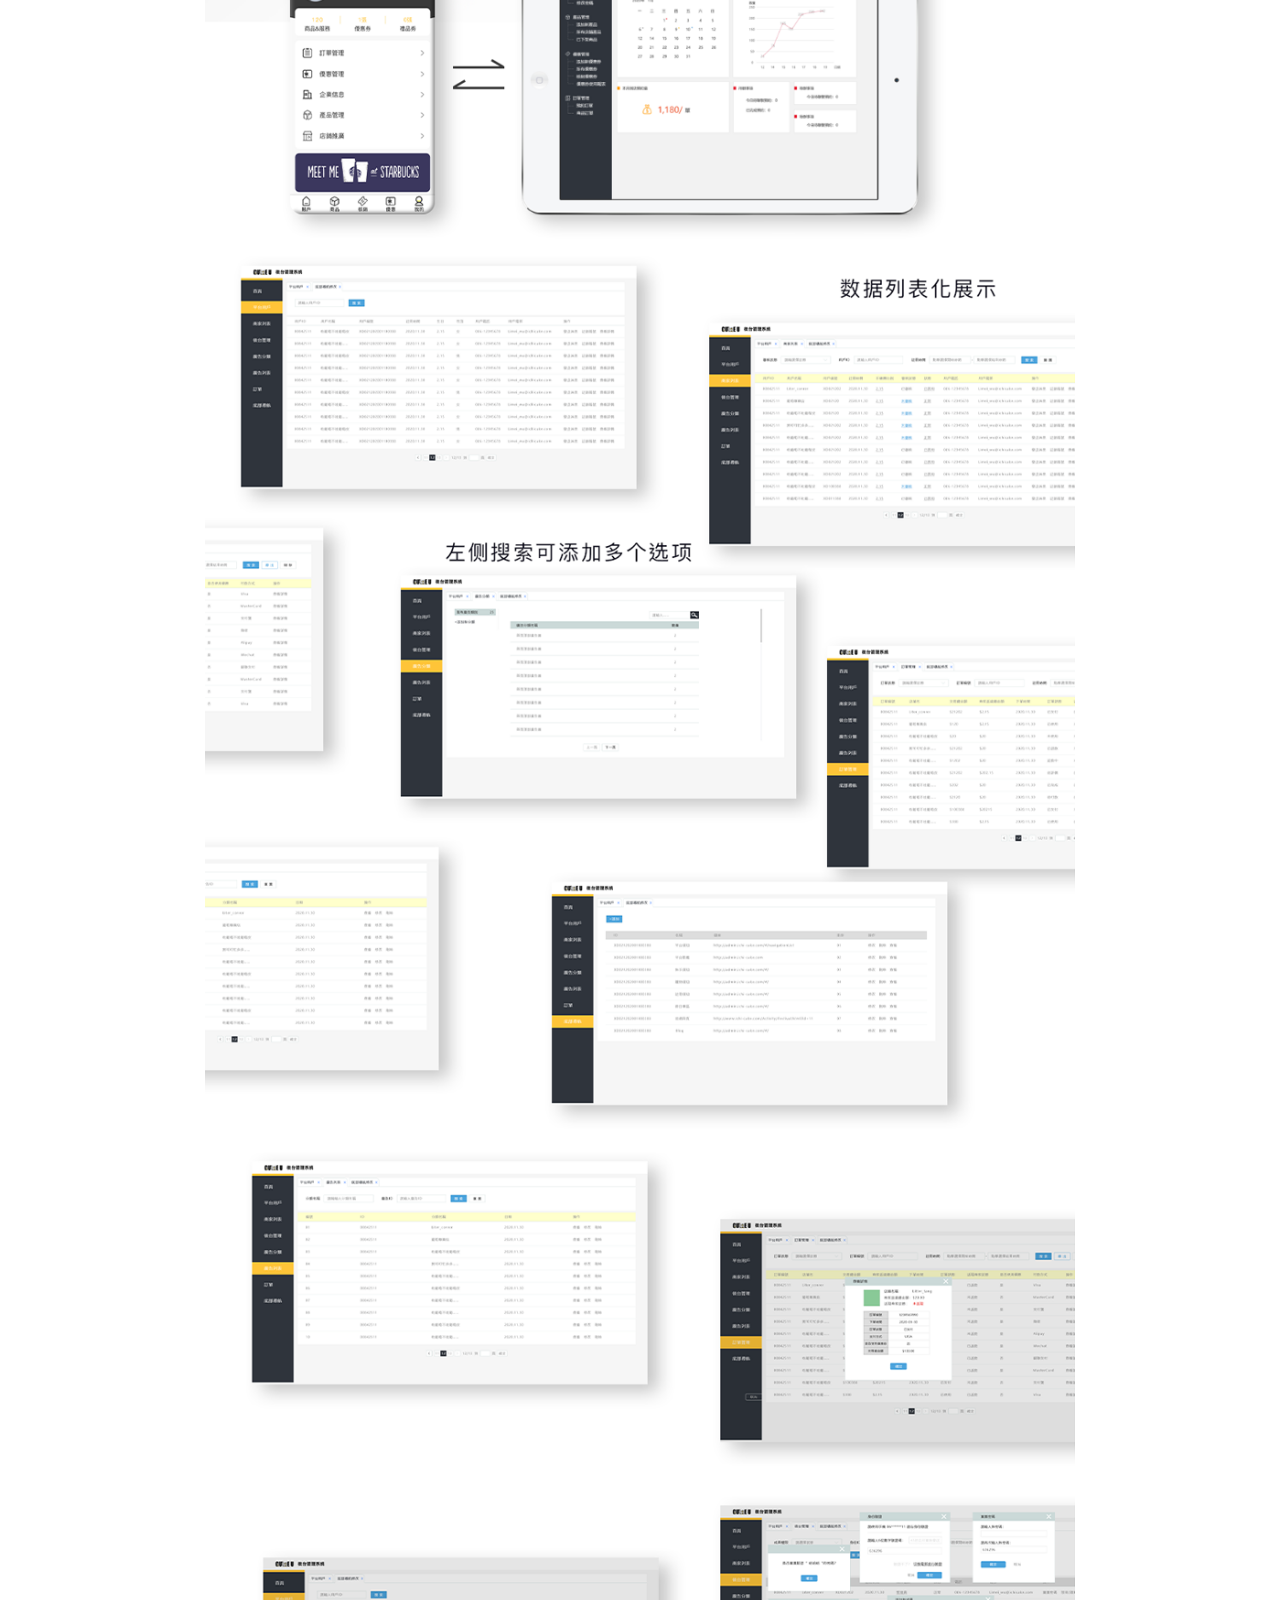
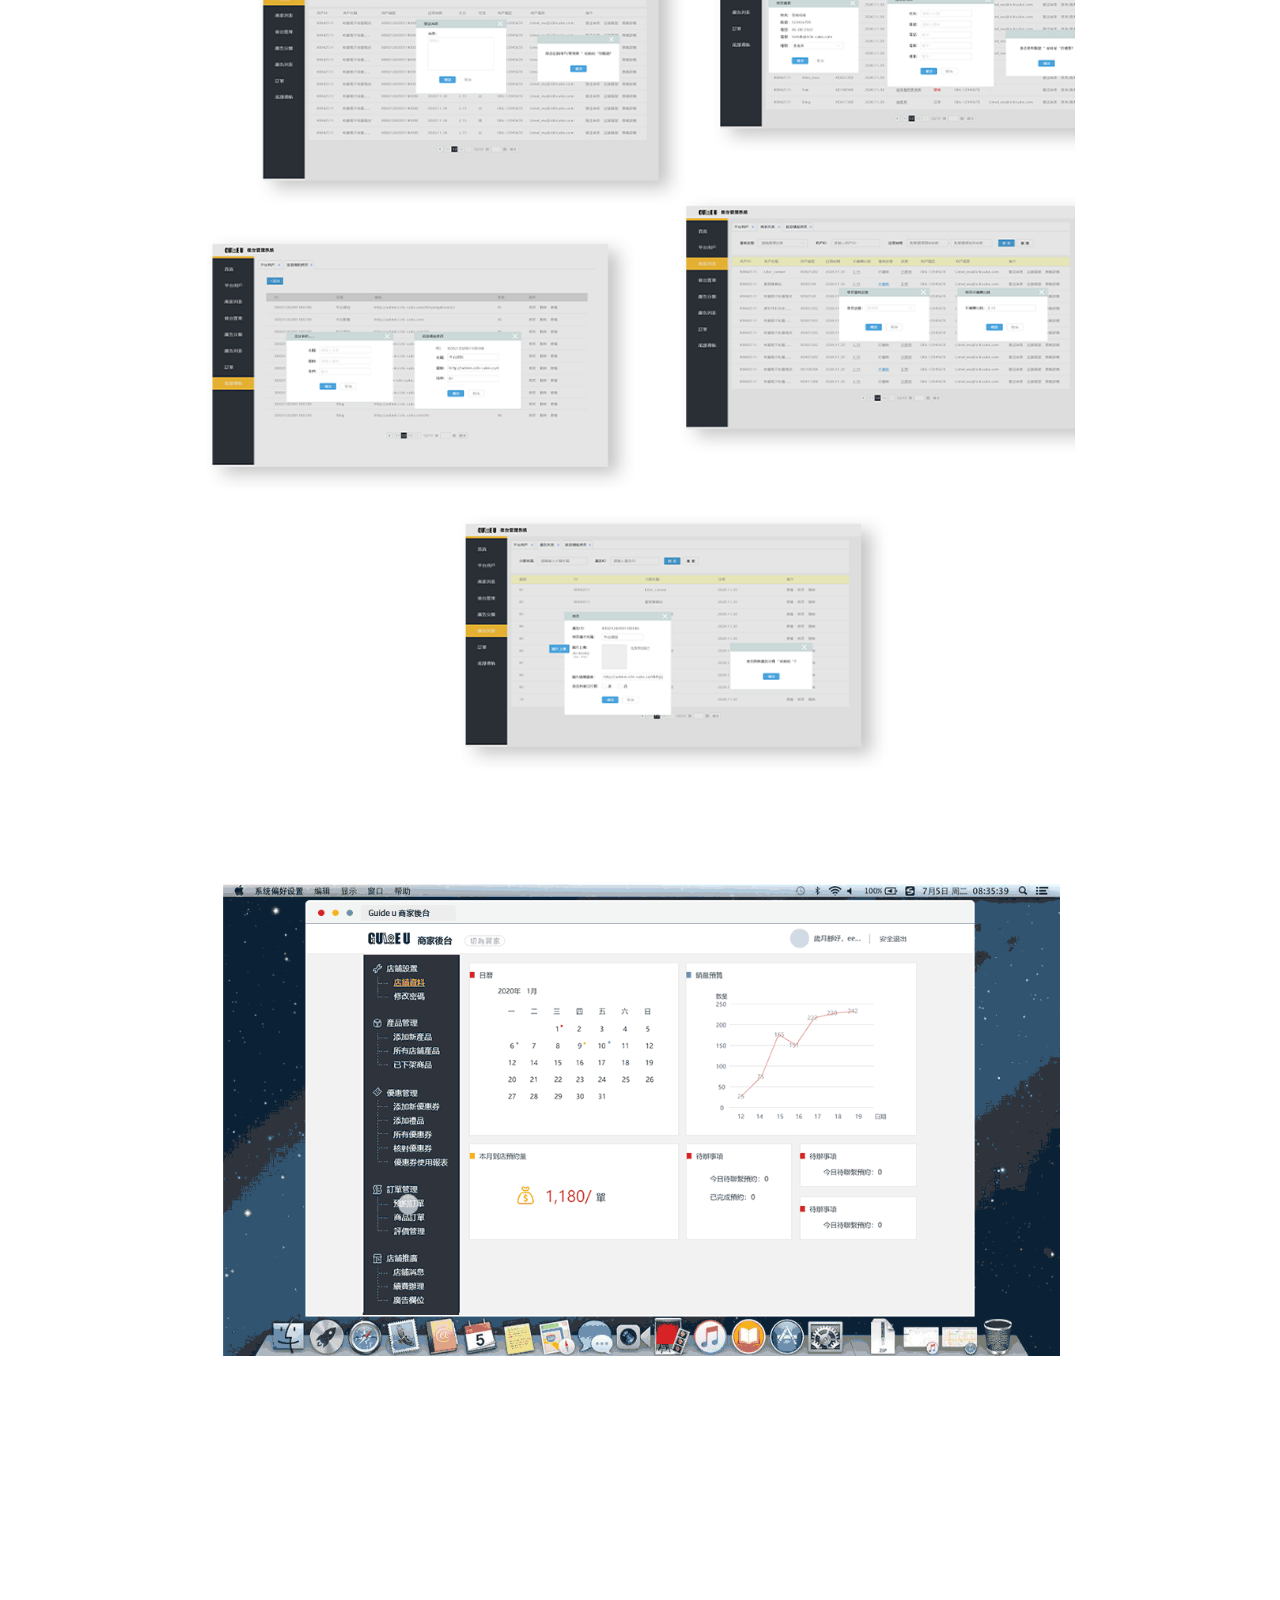
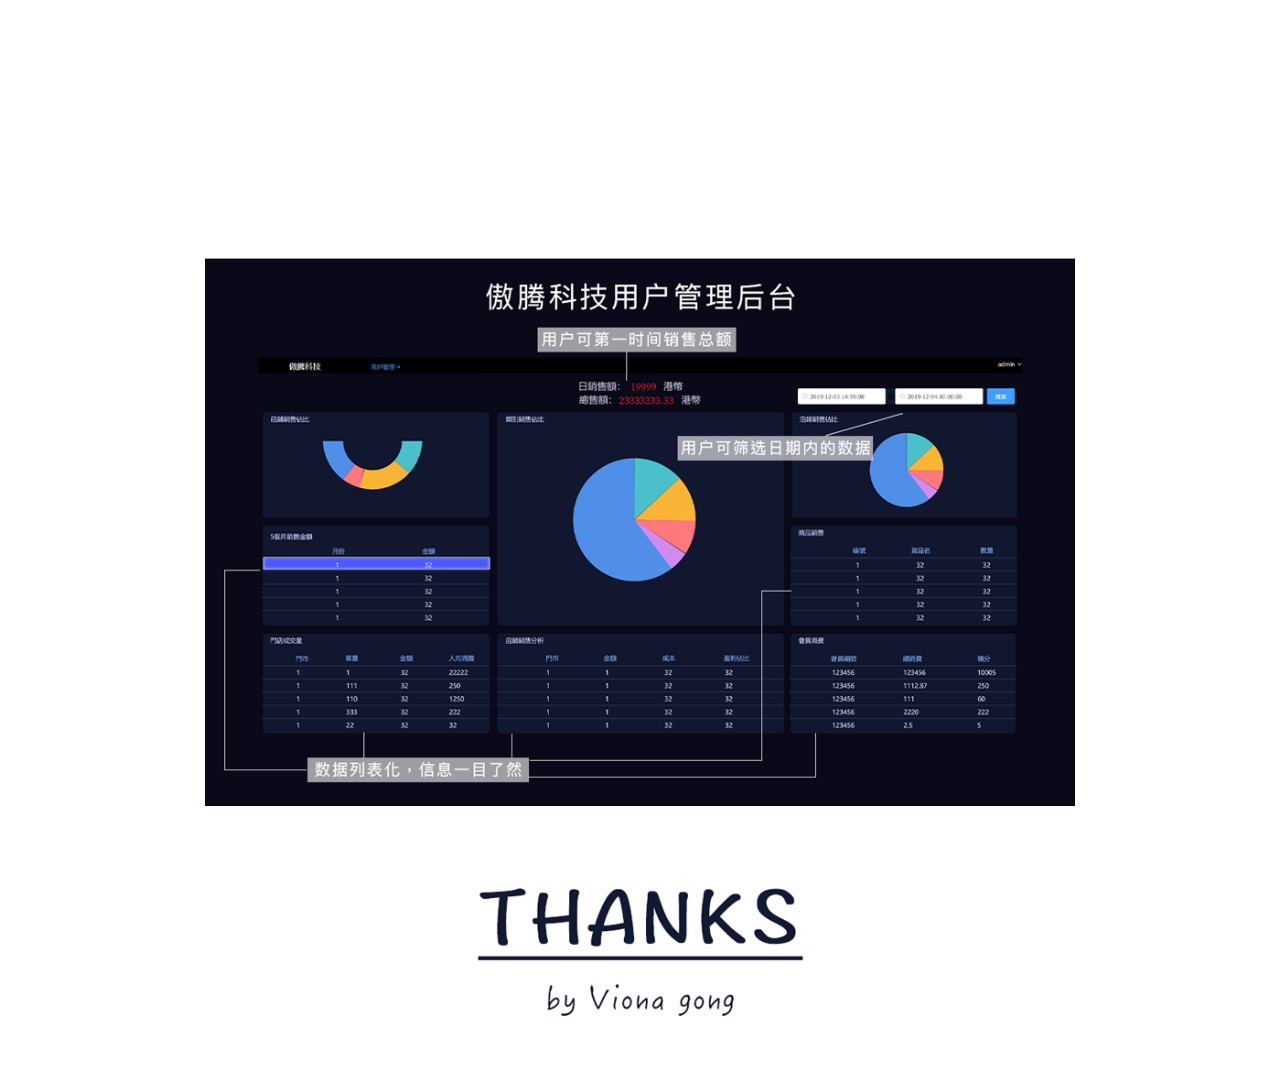
==== commit 3e1f9740: "Update index.html" ====
--- a/index.html
+++ b/index.html
@@ -20,16 +20,16 @@
         <img id="Ichicake" src="img/01_02.png" width="68%">
     </div>
     <div class="img">
-        <img src="img/01_03.png">
+        <img src="img/01_03.png" width="68%">
     </div>
     <div class="img">
-        <img id="Guide u" src="img/01_04.png">
+        <img id="Guide u" src="img/01_04.png" width="68%">
     </div>
     <div class="img">
-        <img src="img/01_05.png">
+        <img src="img/01_05.png" width="68%">
     </div>
     <div class="img">
-        <img src="img/01_06.png">
+        <img src="img/01_06.png" width="68%">
     </div>
     <div class="img">
         <img src="img/5_guide_U推廣平台01.gif" width="68%">
@@ -39,10 +39,10 @@
         </video>
     </div>  
     <div class="img">
-        <img id="O2O mall" src="img/01_08.png">
+        <img id="O2O mall" src="img/01_08.png" width="68%">
       </div>
     <div class="img">
-        <img src="img/01_09.png">
+        <img src="img/01_09.png" width="68%">
     </div>
       
  </body>
